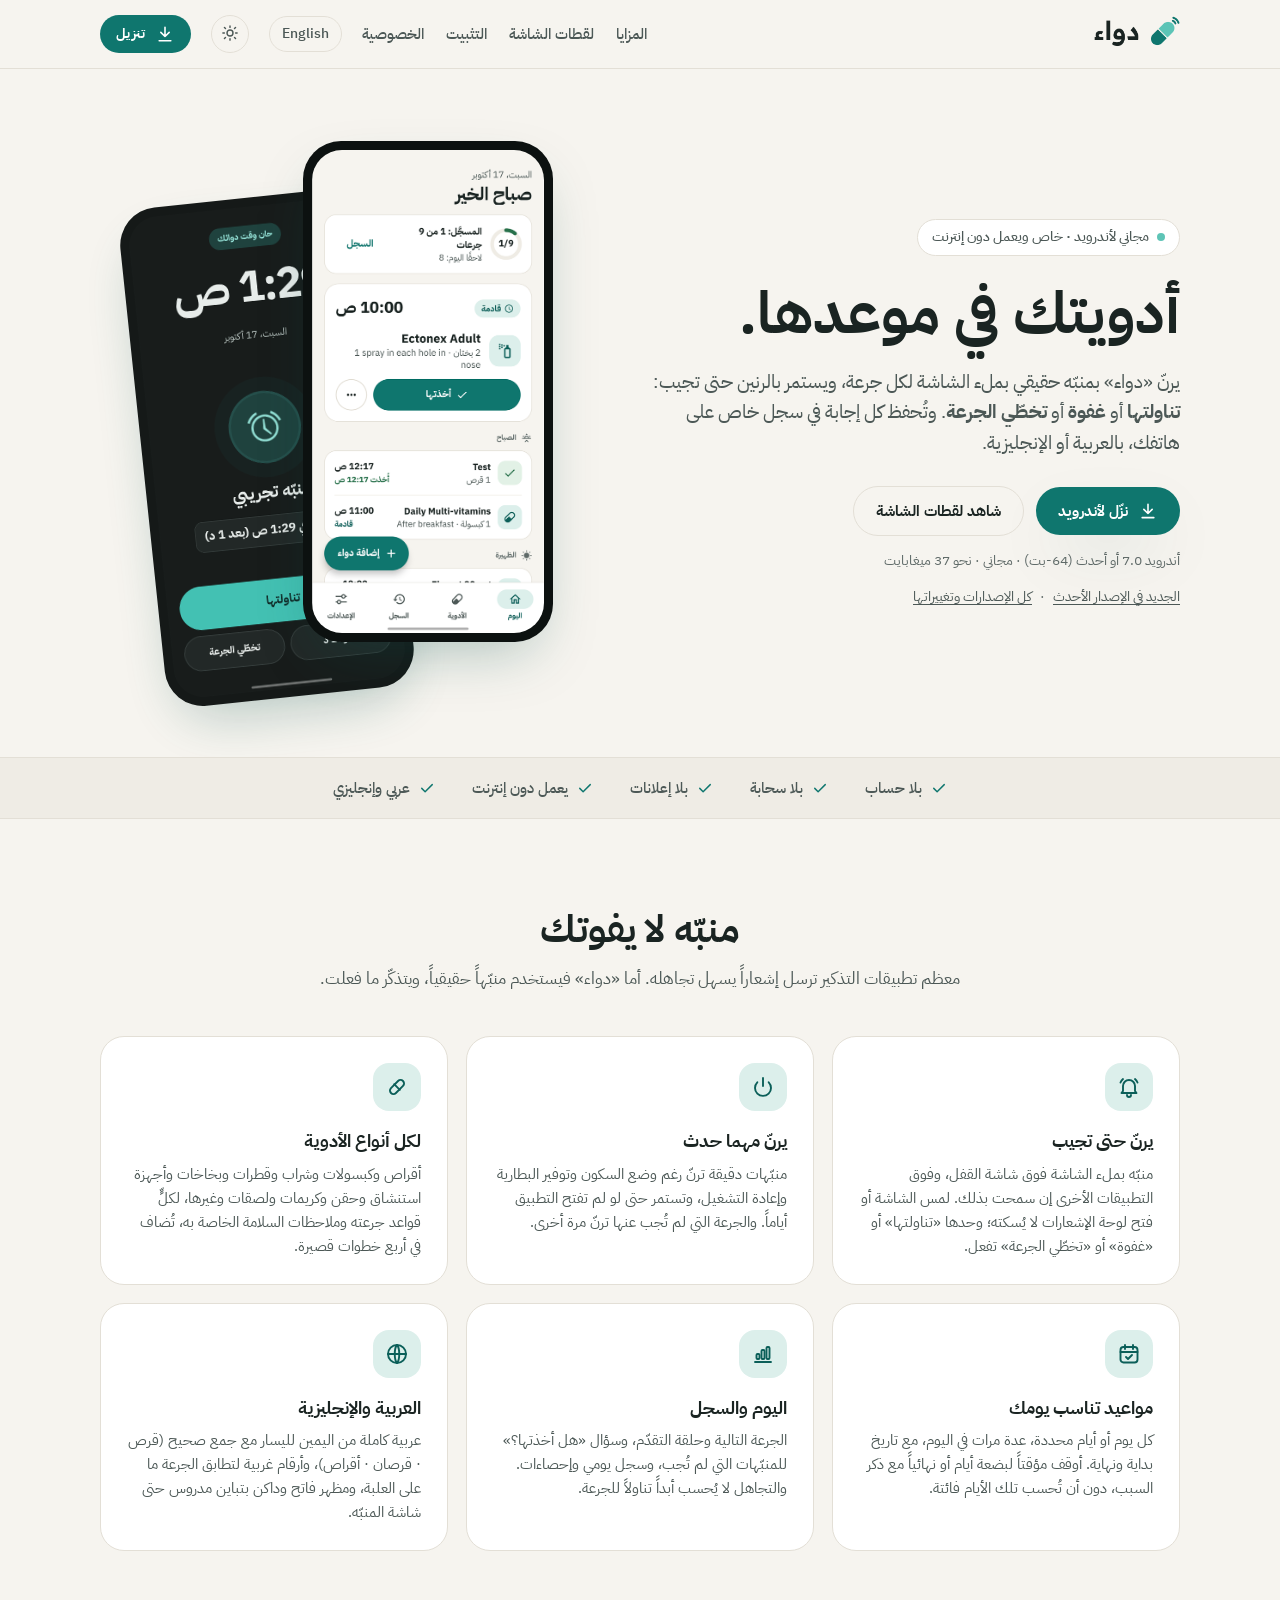
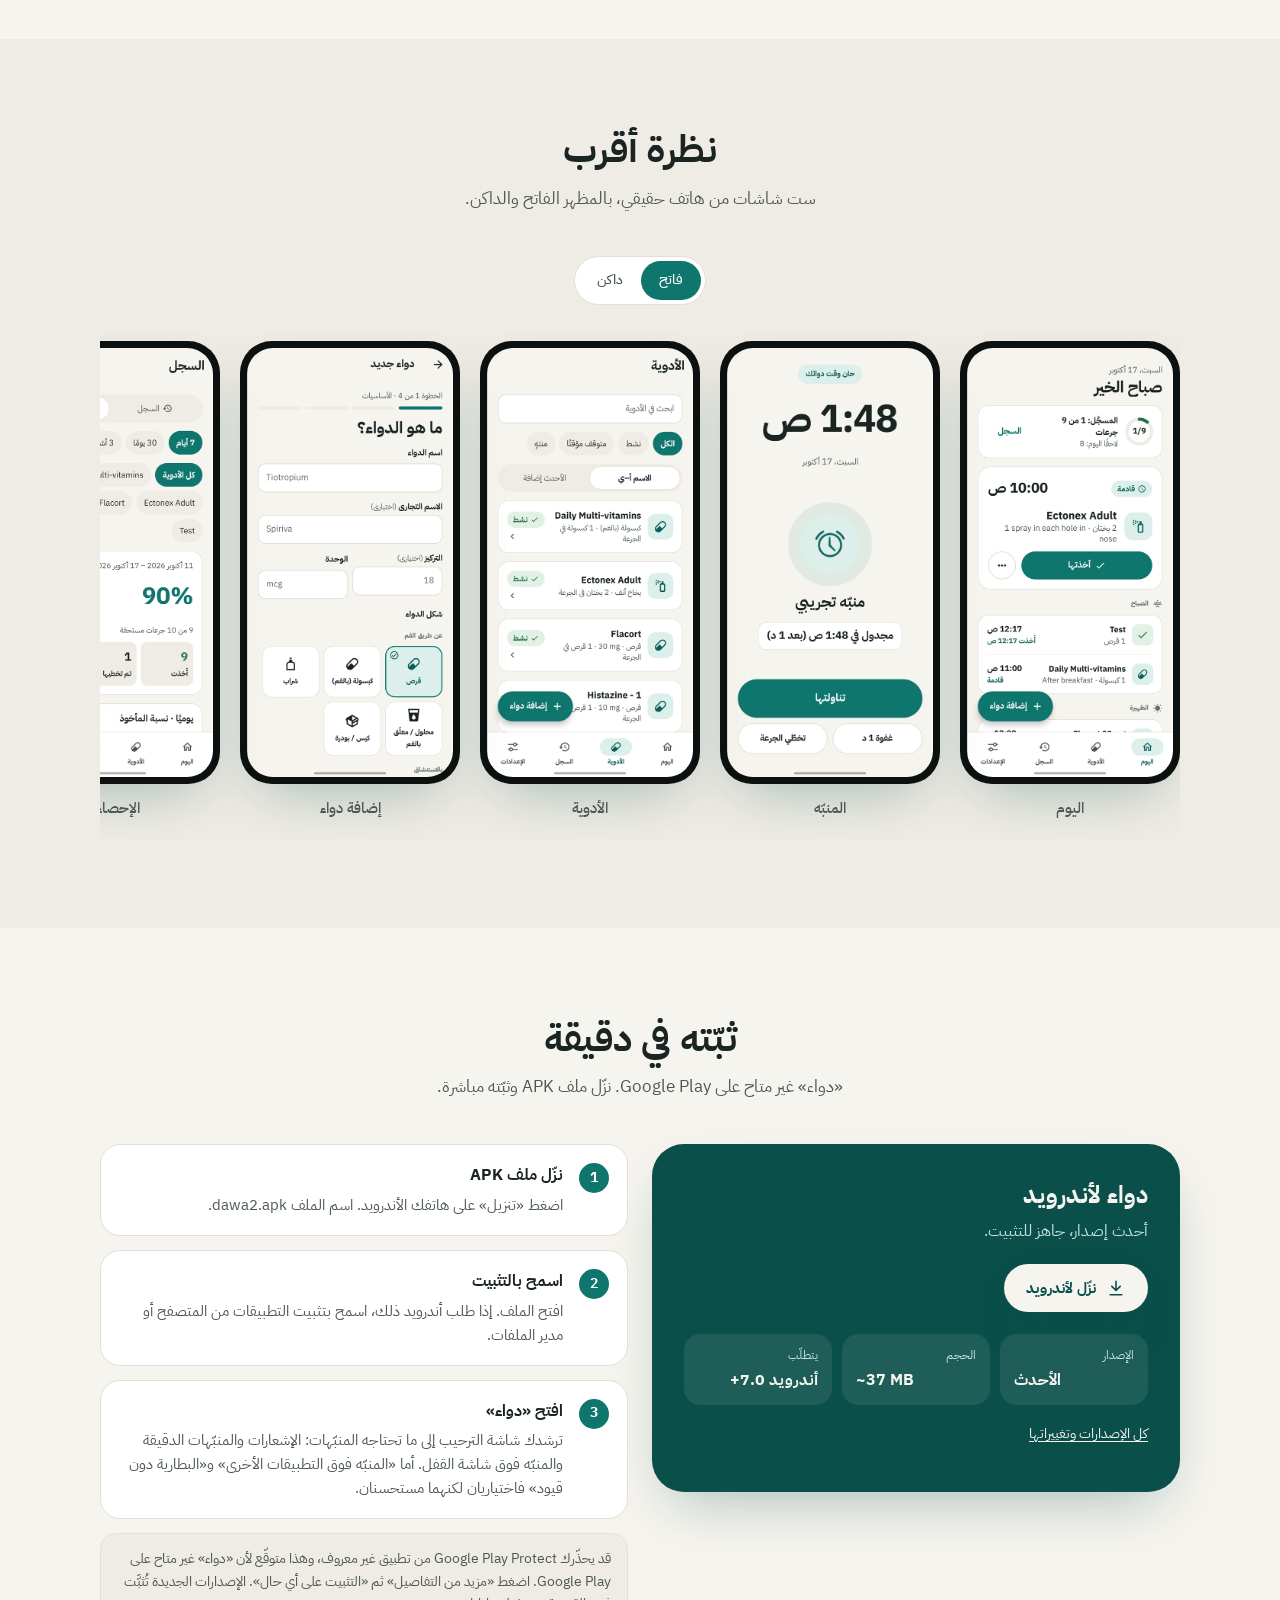
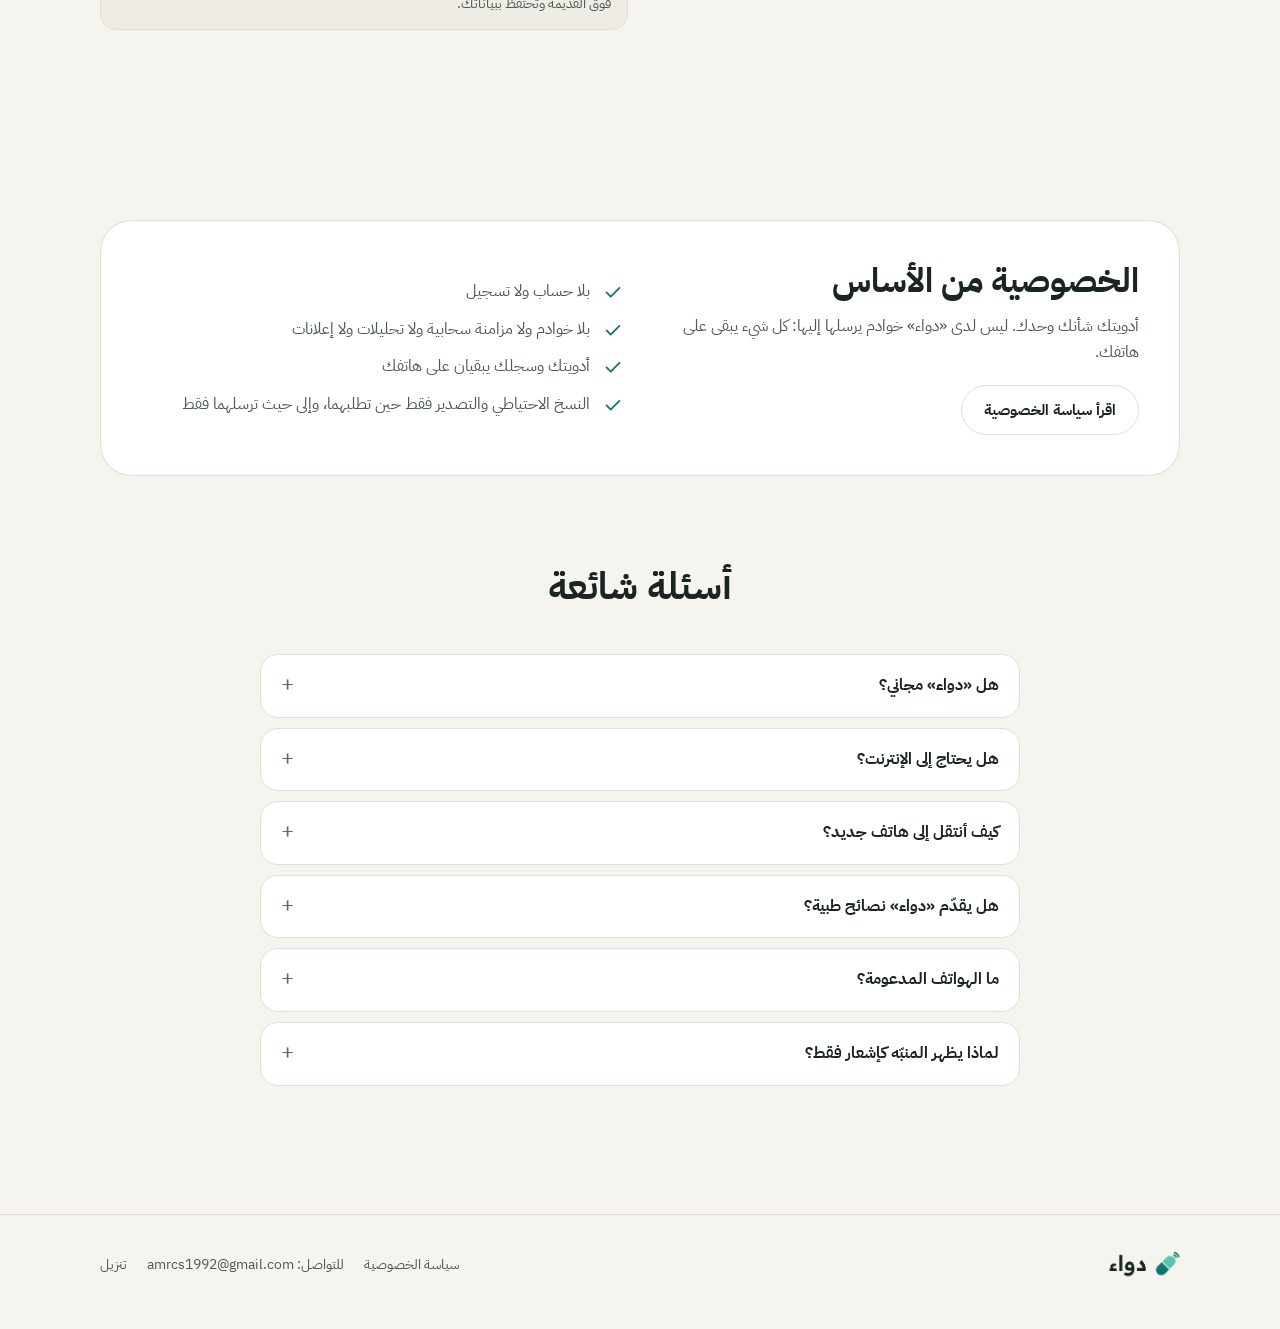
==== ar/index.html @ da7f2ebf "Show APK size in decimal MB to match the page text" ====
<!doctype html>
<html lang="ar" dir="rtl">
<head>
  <meta charset="utf-8">
  <meta name="viewport" content="width=device-width, initial-scale=1">
  <title>دواء · تذكير بالأدوية بمنبّهات حقيقية لأندرويد</title>
  <meta name="description" content="دواء تطبيق مجاني وخاص للتذكير بالأدوية على أندرويد بالعربية والإنجليزية. منبّه حقيقي بملء الشاشة يستمر بالرنين حتى تجيب. بلا حساب ولا سحابة.">
  <meta name="theme-color" content="#0F766E">
  <meta property="og:title" content="دواء · تذكير بالأدوية بمنبّهات حقيقية لأندرويد">
  <meta property="og:description" content="دواء تطبيق مجاني وخاص للتذكير بالأدوية على أندرويد بالعربية والإنجليزية. منبّه حقيقي بملء الشاشة يستمر بالرنين حتى تجيب. بلا حساب ولا سحابة.">
  <meta property="og:image" content="https://amrcs92.github.io/dawa2-site/assets/icon.png">
  <link rel="icon" href="../assets/icon.png">
  <link rel="preconnect" href="https://fonts.googleapis.com">
  <link rel="preconnect" href="https://fonts.gstatic.com" crossorigin>
  <link href="https://fonts.googleapis.com/css2?family=Atkinson+Hyperlegible:wght@400;700&family=IBM+Plex+Sans+Arabic:wght@400;500;700&family=Plus+Jakarta+Sans:wght@700;800&display=swap" rel="stylesheet">
  <link rel="stylesheet" href="../style.css">
  <script>try { const t = localStorage.getItem('theme'); if (t === 'light' || t === 'dark') document.documentElement.dataset.theme = t; } catch (e) {}</script>
</head>
<body>
  <header class="topbar">
    <div class="container">
      <a class="brand" href="./"><img class="logo-light" src="../assets/logo-ar-light.png" alt="دواء · Dawa2"><img class="logo-dark" src="../assets/logo-ar-dark.png" alt="دواء · Dawa2"></a>
      <nav class="links" aria-label="Sections"><a href="#features">المزايا</a><a href="#screenshots">لقطات الشاشة</a><a href="#install">التثبيت</a><a href="#privacy">الخصوصية</a></nav>
      <a class="lang-switch" href="../" hreflang="en">English</a>
      <button type="button" class="theme-toggle" aria-label="التبديل بين الفاتح والداكن" title="التبديل بين الفاتح والداكن"><span class="sun"><svg viewBox="0 0 24 24" fill="none" stroke="currentColor" stroke-width="1.9" stroke-linecap="round" stroke-linejoin="round" aria-hidden="true"><circle cx="12" cy="12" r="4"/><path d="M12 2.5v2M12 19.5v2M4.6 4.6 6 6M18 18l1.4 1.4M2.5 12h2M19.5 12h2M4.6 19.4 6 18M18 6l1.4-1.4"/></svg></span><span class="moon"><svg viewBox="0 0 24 24" fill="none" stroke="currentColor" stroke-width="1.9" stroke-linecap="round" stroke-linejoin="round" aria-hidden="true"><path d="M20 14.5A8 8 0 1 1 9.5 4a6.5 6.5 0 0 0 10.5 10.5z"/></svg></span></button>
      <a class="btn btn-primary btn-sm" href="https://github.com/amrcs92/dawa2-site/releases/latest/download/dawa2.apk"><svg viewBox="0 0 24 24" fill="none" stroke="currentColor" stroke-width="1.9" stroke-linecap="round" stroke-linejoin="round" aria-hidden="true"><path d="M12 4v11M7 10l5 5 5-5M5 20h14"/></svg>تنزيل</a>
    </div>
  </header>

  <main>
    <section class="hero">
      <div class="container">
        <div>
          <span class="eyebrow"><span class="dot"></span>مجاني لأندرويد · خاص ويعمل دون إنترنت</span>
          <h1>أدويتك في موعدها.</h1>
          <p class="lead">يرنّ «دواء» بمنبّه حقيقي بملء الشاشة لكل جرعة، ويستمر بالرنين حتى تجيب: <strong>تناولتها</strong> أو <strong>غفوة</strong> أو <strong>تخطّي الجرعة</strong>. وتُحفظ كل إجابة في سجل خاص على هاتفك، بالعربية أو الإنجليزية.</p>
          <div class="cta">
            <a class="btn btn-primary" href="https://github.com/amrcs92/dawa2-site/releases/latest/download/dawa2.apk"><svg viewBox="0 0 24 24" fill="none" stroke="currentColor" stroke-width="1.9" stroke-linecap="round" stroke-linejoin="round" aria-hidden="true"><path d="M12 4v11M7 10l5 5 5-5M5 20h14"/></svg>نزّل لأندرويد</a>
            <a class="btn btn-ghost" href="#screenshots">شاهد لقطات الشاشة</a>
          </div>
          <p class="meta">أندرويد 7.0 أو أحدث (64-بت) · مجاني · نحو 37 ميغابايت</p>
          <p class="release-line"><a href="#whats-new">الجديد في الإصدار <span class="rel-v" dir="ltr">الأحدث</span></a><span aria-hidden="true">·</span><a href="https://github.com/amrcs92/dawa2-site/releases">كل الإصدارات وتغييراتها</a></p>
        </div>
        <div class="phones" aria-hidden="true">
          <div class="phone back"><img src="../assets/shots/ar-dark-alarm.png" alt="" width="540" height="1125"></div>
          <div class="phone front"><img src="../assets/shots/ar-light-today.png" alt="" width="540" height="1125"></div>
        </div>
      </div>
    </section>

    <div class="trust"><div class="container"><ul><li><svg viewBox="0 0 24 24" fill="none" stroke="currentColor" stroke-width="1.9" stroke-linecap="round" stroke-linejoin="round" aria-hidden="true"><path d="m5 12.5 4.5 4.5L19 7.5"/></svg>بلا حساب</li><li><svg viewBox="0 0 24 24" fill="none" stroke="currentColor" stroke-width="1.9" stroke-linecap="round" stroke-linejoin="round" aria-hidden="true"><path d="m5 12.5 4.5 4.5L19 7.5"/></svg>بلا سحابة</li><li><svg viewBox="0 0 24 24" fill="none" stroke="currentColor" stroke-width="1.9" stroke-linecap="round" stroke-linejoin="round" aria-hidden="true"><path d="m5 12.5 4.5 4.5L19 7.5"/></svg>بلا إعلانات</li><li><svg viewBox="0 0 24 24" fill="none" stroke="currentColor" stroke-width="1.9" stroke-linecap="round" stroke-linejoin="round" aria-hidden="true"><path d="m5 12.5 4.5 4.5L19 7.5"/></svg>يعمل دون إنترنت</li><li><svg viewBox="0 0 24 24" fill="none" stroke="currentColor" stroke-width="1.9" stroke-linecap="round" stroke-linejoin="round" aria-hidden="true"><path d="m5 12.5 4.5 4.5L19 7.5"/></svg>عربي وإنجليزي</li></ul></div></div>

    <section class="block" id="features">
      <div class="container">
        <div class="section-head"><h2>منبّه لا يفوتك</h2><p>معظم تطبيقات التذكير ترسل إشعاراً يسهل تجاهله. أما «دواء» فيستخدم منبّهاً حقيقياً، ويتذكّر ما فعلت.</p></div>
        <div class="features"><div class="feature"><div class="icon"><svg viewBox="0 0 24 24" fill="none" stroke="currentColor" stroke-width="1.9" stroke-linecap="round" stroke-linejoin="round" aria-hidden="true"><path d="M6 16V11a6 6 0 0 1 12 0v5l1.5 2h-15z"/><path d="M10 20a2 2 0 0 0 4 0"/><path d="M3.5 7.5A9 9 0 0 1 6 4M20.5 7.5A9 9 0 0 0 18 4"/></svg></div><h3>يرنّ حتى تجيب</h3><p>منبّه بملء الشاشة فوق شاشة القفل، وفوق التطبيقات الأخرى إن سمحت بذلك. لمس الشاشة أو فتح لوحة الإشعارات لا يُسكته؛ وحدها «تناولتها» أو «غفوة» أو «تخطّي الجرعة» تفعل.</p></div><div class="feature"><div class="icon"><svg viewBox="0 0 24 24" fill="none" stroke="currentColor" stroke-width="1.9" stroke-linecap="round" stroke-linejoin="round" aria-hidden="true"><path d="M12 3v8"/><path d="M6.3 7.3a8 8 0 1 0 11.4 0"/></svg></div><h3>يرنّ مهما حدث</h3><p>منبّهات دقيقة ترنّ رغم وضع السكون وتوفير البطارية وإعادة التشغيل، وتستمر حتى لو لم تفتح التطبيق أياماً. والجرعة التي لم تُجب عنها ترنّ مرة أخرى.</p></div><div class="feature"><div class="icon"><svg viewBox="0 0 24 24" fill="none" stroke="currentColor" stroke-width="1.9" stroke-linecap="round" stroke-linejoin="round" aria-hidden="true"><rect x="3.5" y="8.5" width="17" height="7" rx="3.5" transform="rotate(-45 12 12)"/><path d="m9.2 9.2 5.6 5.6"/></svg></div><h3>لكل أنواع الأدوية</h3><p>أقراص وكبسولات وشراب وقطرات وبخاخات وأجهزة استنشاق وحقن وكريمات ولصقات وغيرها، لكلٍّ قواعد جرعته وملاحظات السلامة الخاصة به، تُضاف في أربع خطوات قصيرة.</p></div><div class="feature"><div class="icon"><svg viewBox="0 0 24 24" fill="none" stroke="currentColor" stroke-width="1.9" stroke-linecap="round" stroke-linejoin="round" aria-hidden="true"><rect x="3.5" y="5" width="17" height="15.5" rx="3"/><path d="M3.5 10h17M8 3v4M16 3v4"/><path d="m9 15 2 2 4-4"/></svg></div><h3>مواعيد تناسب يومك</h3><p>كل يوم أو أيام محددة، عدة مرات في اليوم، مع تاريخ بداية ونهاية. أوقف مؤقتاً لبضعة أيام أو نهائياً مع ذكر السبب، دون أن تُحسب تلك الأيام فائتة.</p></div><div class="feature"><div class="icon"><svg viewBox="0 0 24 24" fill="none" stroke="currentColor" stroke-width="1.9" stroke-linecap="round" stroke-linejoin="round" aria-hidden="true"><path d="M4 20h16"/><rect x="5.5" y="12" width="3" height="5" rx="1"/><rect x="10.5" y="8" width="3" height="9" rx="1"/><rect x="15.5" y="5" width="3" height="12" rx="1"/></svg></div><h3>اليوم والسجل</h3><p>الجرعة التالية وحلقة التقدّم، وسؤال «هل أخذتها؟» للمنبّهات التي لم تُجب، وسجل يومي وإحصاءات. والتجاهل لا يُحسب أبداً تناولاً للجرعة.</p></div><div class="feature"><div class="icon"><svg viewBox="0 0 24 24" fill="none" stroke="currentColor" stroke-width="1.9" stroke-linecap="round" stroke-linejoin="round" aria-hidden="true"><circle cx="12" cy="12" r="9"/><path d="M3 12h18M12 3c3 3.2 3 14.8 0 18M12 3c-3 3.2-3 14.8 0 18"/></svg></div><h3>العربية والإنجليزية</h3><p>عربية كاملة من اليمين لليسار مع جمع صحيح (قرص · قرصان · أقراص)، وأرقام غربية لتطابق الجرعة ما على العلبة، ومظهر فاتح وداكن بتباين مدروس حتى شاشة المنبّه.</p></div></div>
      </div>
    </section>

    <section class="block" id="screenshots" style="background: var(--bg2)">
      <div class="container">
        <div class="section-head"><h2>نظرة أقرب</h2><p>ست شاشات من هاتف حقيقي، بالمظهر الفاتح والداكن.</p></div>
        <div class="gallery-bar"><div class="seg" role="group">
          <button type="button" data-theme="light" aria-pressed="true">فاتح</button>
          <button type="button" data-theme="dark" aria-pressed="false">داكن</button>
        </div></div>
        <div class="gallery"><figure><div class="phone"><img loading="lazy" src="../assets/shots/ar-light-today.png" data-light="../assets/shots/ar-light-today.png" data-dark="../assets/shots/ar-dark-today.png" alt="اليوم" width="540" height="1125"></div><figcaption>اليوم</figcaption></figure><figure><div class="phone"><img loading="lazy" src="../assets/shots/ar-light-alarm.png" data-light="../assets/shots/ar-light-alarm.png" data-dark="../assets/shots/ar-dark-alarm.png" alt="المنبّه" width="540" height="1125"></div><figcaption>المنبّه</figcaption></figure><figure><div class="phone"><img loading="lazy" src="../assets/shots/ar-light-medicines.png" data-light="../assets/shots/ar-light-medicines.png" data-dark="../assets/shots/ar-dark-medicines.png" alt="الأدوية" width="540" height="1125"></div><figcaption>الأدوية</figcaption></figure><figure><div class="phone"><img loading="lazy" src="../assets/shots/ar-light-add.png" data-light="../assets/shots/ar-light-add.png" data-dark="../assets/shots/ar-dark-add.png" alt="إضافة دواء" width="540" height="1125"></div><figcaption>إضافة دواء</figcaption></figure><figure><div class="phone"><img loading="lazy" src="../assets/shots/ar-light-insights.png" data-light="../assets/shots/ar-light-insights.png" data-dark="../assets/shots/ar-dark-insights.png" alt="الإحصاءات" width="540" height="1125"></div><figcaption>الإحصاءات</figcaption></figure><figure><div class="phone"><img loading="lazy" src="../assets/shots/ar-light-settings.png" data-light="../assets/shots/ar-light-settings.png" data-dark="../assets/shots/ar-dark-settings.png" alt="الإعدادات" width="540" height="1125"></div><figcaption>الإعدادات</figcaption></figure></div>
      </div>
    </section>

    <section class="block" id="install">
      <div class="container">
        <div class="section-head"><h2>ثبّته في دقيقة</h2><p>«دواء» غير متاح على Google Play. نزّل ملف APK وثبّته مباشرة.</p></div>
        <div class="install">
          <div class="download-card">
            <h3>دواء لأندرويد</h3>
            <p>أحدث إصدار، جاهز للتثبيت.</p>
            <a class="btn btn-primary" href="https://github.com/amrcs92/dawa2-site/releases/latest/download/dawa2.apk"><svg viewBox="0 0 24 24" fill="none" stroke="currentColor" stroke-width="1.9" stroke-linecap="round" stroke-linejoin="round" aria-hidden="true"><path d="M12 4v11M7 10l5 5 5-5M5 20h14"/></svg>نزّل لأندرويد</a>
            <dl class="facts">
              <div><dt>الإصدار</dt><dd id="rel-version" dir="ltr">الأحدث</dd></div>
              <div><dt>الحجم</dt><dd id="rel-size" dir="ltr">~37 MB</dd></div>
              <div><dt>يتطلّب</dt><dd>أندرويد 7.0+</dd></div>
            </dl>
            <div class="whats-new" id="whats-new" hidden>
              <h4>الجديد في الإصدار <span class="rel-v" dir="ltr"></span></h4>
              <ul id="rel-news"></ul>
            </div>
            <p class="all-versions"><a href="https://github.com/amrcs92/dawa2-site/releases">كل الإصدارات وتغييراتها</a></p>
            <p class="checksum" id="rel-sha-wrap" hidden>SHA-256: <code id="rel-sha"></code></p>
          </div>
          <div>
            <ol class="steps"><li><h4>نزّل ملف APK</h4><p>اضغط «تنزيل» على هاتفك الأندرويد. اسم الملف dawa2.apk.</p></li><li><h4>اسمح بالتثبيت</h4><p>افتح الملف. إذا طلب أندرويد ذلك، اسمح بتثبيت التطبيقات من المتصفح أو مدير الملفات.</p></li><li><h4>افتح «دواء»</h4><p>ترشدك شاشة الترحيب إلى ما تحتاجه المنبّهات: الإشعارات والمنبّهات الدقيقة والمنبّه فوق شاشة القفل. أما «المنبّه فوق التطبيقات الأخرى» و«البطارية دون قيود» فاختياريان لكنهما مستحسنان.</p></li></ol>
            <p class="note">قد يحذّرك Google Play Protect من تطبيق غير معروف، وهذا متوقّع لأن «دواء» غير متاح على Google Play. اضغط «مزيد من التفاصيل» ثم «التثبيت على أي حال». الإصدارات الجديدة تُثبَّت فوق القديمة وتحتفظ ببياناتك.</p>
          </div>
        </div>
      </div>
    </section>

    <section class="block" id="privacy">
      <div class="container">
        <div class="privacy-band">
          <div>
            <h2>الخصوصية من الأساس</h2>
            <p>أدويتك شأنك وحدك. ليس لدى «دواء» خوادم يرسلها إليها: كل شيء يبقى على هاتفك.</p>
            <a class="btn btn-ghost" href="privacy.html">اقرأ سياسة الخصوصية</a>
          </div>
          <ul class="checks"><li><svg viewBox="0 0 24 24" fill="none" stroke="currentColor" stroke-width="1.9" stroke-linecap="round" stroke-linejoin="round" aria-hidden="true"><path d="m5 12.5 4.5 4.5L19 7.5"/></svg><span>بلا حساب ولا تسجيل</span></li><li><svg viewBox="0 0 24 24" fill="none" stroke="currentColor" stroke-width="1.9" stroke-linecap="round" stroke-linejoin="round" aria-hidden="true"><path d="m5 12.5 4.5 4.5L19 7.5"/></svg><span>بلا خوادم ولا مزامنة سحابية ولا تحليلات ولا إعلانات</span></li><li><svg viewBox="0 0 24 24" fill="none" stroke="currentColor" stroke-width="1.9" stroke-linecap="round" stroke-linejoin="round" aria-hidden="true"><path d="m5 12.5 4.5 4.5L19 7.5"/></svg><span>أدويتك وسجلك يبقيان على هاتفك</span></li><li><svg viewBox="0 0 24 24" fill="none" stroke="currentColor" stroke-width="1.9" stroke-linecap="round" stroke-linejoin="round" aria-hidden="true"><path d="m5 12.5 4.5 4.5L19 7.5"/></svg><span>النسخ الاحتياطي والتصدير فقط حين تطلبهما، وإلى حيث ترسلهما فقط</span></li></ul>
        </div>
      </div>
    </section>

    <section class="block" style="padding-top: 0">
      <div class="container">
        <div class="section-head"><h2>أسئلة شائعة</h2></div>
        <div class="faq"><details><summary>هل «دواء» مجاني؟</summary><p>نعم. بلا إعلانات ولا اشتراكات ولا مشتريات داخل التطبيق.</p></details><details><summary>هل يحتاج إلى الإنترنت؟</summary><p>لا. يعمل «دواء» دون إنترنت بالكامل، ولا يرسل التطبيق نفسه أي طلبات عبر الشبكة.</p></details><details><summary>كيف أنتقل إلى هاتف جديد؟</summary><p>من الإعدادات › «نسخ احتياطي لكل شيء» احفظ الملف في مكان آمن، ثم استعده على الهاتف الجديد. النسخ الاحتياطي التلقائي في أندرويد معطّل، لذا فحذف التطبيق يحذف بياناتك.</p></details><details><summary>هل يقدّم «دواء» نصائح طبية؟</summary><p>لا. يسجّل ما تُدخله كما هو، ولا يقترح الجرعات ولا يغيّرها أبداً.</p></details><details><summary>ما الهواتف المدعومة؟</summary><p>أندرويد 7.0 أو أحدث على هاتف 64-بت (arm64)، وهذا يشمل معظم هواتف السنوات الأخيرة. بعض الشركات تقيّد التطبيقات في الخلفية؛ وتفعيل «البطارية دون قيود» يُبقي المنبّهات في موعدها.</p></details><details><summary>لماذا يظهر المنبّه كإشعار فقط؟</summary><p>أثناء استخدامك للهاتف، يعرض أندرويد المنبّهات كإشعار ما لم يُسمح للتطبيق بالظهور فوق التطبيقات الأخرى. فعّل «المنبّه فوق التطبيقات الأخرى» من الإعدادات › جاهزية المنبّه، ليظهر المنبّه بملء الشاشة.</p></details></div>
      </div>
    </section>
  </main>
  <footer>
    <div class="container">
      <a href="./"><img class="logo-light" src="../assets/logo-ar-light.png" alt="دواء · Dawa2"><img class="logo-dark" src="../assets/logo-ar-dark.png" alt="دواء · Dawa2"></a>
      <nav>
        <a href="privacy.html">سياسة الخصوصية</a>
        <a href="mailto:amrcs1992@gmail.com">للتواصل: amrcs1992@gmail.com</a>
        <a href="https://github.com/amrcs92/dawa2-site/releases/latest/download/dawa2.apk">تنزيل</a>
      </nav>
    </div>
  </footer>
  <script>
    // Light / dark switch: starts from the phone's setting, remembers the visitor's choice.
    const isDark = () =>
      document.documentElement.dataset.theme
        ? document.documentElement.dataset.theme === 'dark'
        : matchMedia('(prefers-color-scheme: dark)').matches;
    document.querySelector('.theme-toggle').addEventListener('click', () => {
      const next = isDark() ? 'light' : 'dark';
      document.documentElement.dataset.theme = next;
      try { localStorage.setItem('theme', next); } catch (e) {}
      document.dispatchEvent(new CustomEvent('themechange', { detail: next }));
    });
  </script>

  <script>
    // Screenshot theme switch; it follows the page theme and can be changed on its own.
    const showShots = (theme) => {
      document.querySelectorAll('.seg button').forEach((x) => x.setAttribute('aria-pressed', String(x.dataset.theme === theme)));
      document.querySelectorAll('.gallery img').forEach((img) => (img.src = img.dataset[theme]));
    };
    document.querySelectorAll('.seg button').forEach((b) => b.addEventListener('click', () => showShots(b.dataset.theme)));
    if (isDark()) showShots('dark');
    document.addEventListener('themechange', (e) => showShots(e.detail));
    // Latest release facts (version, size, checksum) from GitHub; the page works without them.
    // Dawa2 shows Western digits in Arabic too, so doses and versions match the label.
    fetch('https://api.github.com/repos/amrcs92/dawa2-site/releases/latest')
      .then((r) => (r.ok ? r.json() : null))
      .then((rel) => {
        if (!rel) return;
        const ver = rel.tag_name.replace(/^v/, '');
        document.getElementById('rel-version').textContent = ver;
        document.querySelectorAll('.rel-v').forEach((el) => (el.textContent = ver));
        // What's new: release notes hold English bullets, then a '### بالعربية' list, then '---' and the checksum.
        const body = (rel.body || '').split(/\n---/)[0];
        const parts = body.split(/^###\s*بالعربية\s*$/m);
        const plain = (x) => x.replace(/\*\*|`/g, '').trim();
        const bullets = (s) => s.split('\n').filter((l) => /^\s*-\s/.test(l)).map((l) => plain(l.replace(/^\s*-\s/, '')));
        const items = bullets(parts[1] || "");
        if (items.length) {
          const ul = document.getElementById('rel-news');
          items.slice(0, 4).forEach((x) => {
            const li = document.createElement('li');
            li.textContent = x;
            ul.appendChild(li);
          });
          document.getElementById('whats-new').hidden = false;
        }
        const apk = (rel.assets || []).find((a) => a.name === 'dawa2.apk');
        if (apk) document.getElementById('rel-size').textContent = Math.round(apk.size / 1e6) + ' MB';
        const m = /SHA-256[^:]*:\s*`?([a-f0-9]{64})/i.exec(rel.body || '');
        if (m) {
          document.getElementById('rel-sha').textContent = m[1];
          document.getElementById('rel-sha-wrap').hidden = false;
        }
      })
      .catch(() => {});
  </script>
</body>
</html>
---- style.css ----
/* Dawa2 website. Brand tokens from the app's "Tend" palette (apps/mobile/src/ui/theme.ts). */
:root {
  --bg: #f6f4ef;
  --bg2: #efece5;
  --surface: #ffffff;
  --ink: #1a2422;
  --ink2: #4c5856;
  --ink3: #5f6a68;
  --line: #e3dfd6;
  --primary: #0f766e;
  --on-primary: #ffffff;
  --soft: #dcefeb;
  --on-soft: #0b5f59;
  --mint: #5ec4b6;
  --mint-ink: #0f766e;
  --hero: #0b4f4a;
  --hero-ink: #f6f4ef;
  --hero-ink2: #c4e3de;
  --shadow: 0 24px 60px -20px rgba(11, 79, 74, 0.35);
  --radius: 24px;
  --font-body: 'Atkinson Hyperlegible', 'Segoe UI', system-ui, sans-serif;
  --font-head: 'Plus Jakarta Sans', 'Segoe UI', system-ui, sans-serif;
  color-scheme: light dark;
}
:lang(ar) {
  --font-body: 'IBM Plex Sans Arabic', 'Segoe UI', system-ui, sans-serif;
  --font-head: 'IBM Plex Sans Arabic', 'Segoe UI', system-ui, sans-serif;
}
@media (prefers-color-scheme: dark) {
  :root:not([data-theme='light']) {
    --bg: #111615;
    --bg2: #161c1b;
    --surface: #1a201f;
    --ink: #e7ecea;
    --ink2: #b3bebb;
    --ink3: #94a09d;
    --line: #303938;
    --primary: #3cbfb1;
    --on-primary: #06211e;
    --soft: #173b37;
    --on-soft: #8fe0d5;
    --mint-ink: #3cbfb1;
    --hero: #173b37;
    --hero-ink: #e7ecea;
    --hero-ink2: #b3d6d0;
    --shadow: 0 24px 60px -24px rgba(0, 0, 0, 0.8);
  }
}
:root[data-theme='dark'] {
  --bg: #111615;
  --bg2: #161c1b;
  --surface: #1a201f;
  --ink: #e7ecea;
  --ink2: #b3bebb;
  --ink3: #94a09d;
  --line: #303938;
  --primary: #3cbfb1;
  --on-primary: #06211e;
  --soft: #173b37;
  --on-soft: #8fe0d5;
  --mint-ink: #3cbfb1;
  --hero: #173b37;
  --hero-ink: #e7ecea;
  --hero-ink2: #b3d6d0;
  --shadow: 0 24px 60px -24px rgba(0, 0, 0, 0.8);
}
:root[data-theme='light'] { color-scheme: light; }
:root[data-theme='dark'] { color-scheme: dark; }

* { box-sizing: border-box; }
html { -webkit-text-size-adjust: 100%; scroll-behavior: smooth; }
body {
  margin: 0;
  background: var(--bg);
  color: var(--ink);
  font-family: var(--font-body);
  line-height: 1.6;
}
img { max-width: 100%; height: auto; display: block; }
h1, h2, h3, h4, .btn, .brand { font-family: var(--font-head); }
a { color: inherit; }
.container { max-width: 1120px; margin: 0 auto; padding: 0 20px; }

/* ── Top bar ─────────────────────────────────────────── */
.topbar {
  position: sticky; top: 0; z-index: 10;
  background: color-mix(in srgb, var(--bg) 85%, transparent);
  backdrop-filter: blur(12px);
  border-bottom: 1px solid var(--line);
}
.topbar .container { display: flex; align-items: center; gap: 20px; height: 68px; }
.brand { display: flex; align-items: center; text-decoration: none; }
.brand img { height: 36px; width: auto; }
.logo-dark { display: none !important; }
@media (prefers-color-scheme: dark) {
  :root:not([data-theme='light']) .logo-light { display: none !important; }
  :root:not([data-theme='light']) .logo-dark { display: block !important; }
}
:root[data-theme='dark'] .logo-light { display: none !important; }
:root[data-theme='dark'] .logo-dark { display: block !important; }

/* Light / dark switch */
.theme-toggle {
  display: grid; place-items: center; width: 38px; height: 38px; flex: 0 0 38px; padding: 0;
  border: 1px solid var(--line); border-radius: 999px; background: transparent; color: var(--ink2); cursor: pointer;
}
.theme-toggle:hover { color: var(--ink); }
.theme-toggle svg { width: 18px; height: 18px; }
.theme-toggle .moon { display: none; }
@media (prefers-color-scheme: dark) {
  :root:not([data-theme='light']) .theme-toggle .sun { display: none; }
  :root:not([data-theme='light']) .theme-toggle .moon { display: block; }
}
:root[data-theme='dark'] .theme-toggle .sun { display: none; }
:root[data-theme='dark'] .theme-toggle .moon { display: block; }
.links { display: flex; gap: 22px; margin-inline-start: auto; }
.links a { text-decoration: none; color: var(--ink2); font-weight: 500; font-size: 15px; }
.links a:hover { color: var(--ink); }
.lang-switch {
  text-decoration: none; font-weight: 500; font-size: 14px; color: var(--ink2);
  border: 1px solid var(--line); border-radius: 999px; padding: 6px 12px;
}
.btn {
  display: inline-flex; align-items: center; gap: 10px; text-decoration: none;
  font-weight: 700; border-radius: 999px; padding: 12px 22px; font-size: 15px;
  transition: transform 0.15s ease, box-shadow 0.15s ease;
}
.btn:hover { transform: translateY(-1px); }
.btn-primary { background: var(--primary); color: var(--on-primary); box-shadow: var(--shadow); }
.btn-ghost { border: 1px solid var(--line); color: var(--ink); }
.btn-sm { padding: 8px 16px; font-size: 14px; box-shadow: none; }
.btn svg { width: 20px; height: 20px; }

/* ── Hero ────────────────────────────────────────────── */
.hero { padding: 72px 0 56px; overflow: hidden; }
.hero .container { display: grid; grid-template-columns: 1.05fr 1fr; gap: 48px; align-items: center; }
.eyebrow {
  display: inline-flex; align-items: center; gap: 8px; font-size: 14px; font-weight: 500;
  color: var(--ink2); background: var(--surface); border: 1px solid var(--line);
  border-radius: 999px; padding: 6px 14px;
}
.eyebrow .dot { width: 8px; height: 8px; border-radius: 50%; background: var(--mint); }
h1 { font-size: clamp(36px, 5.4vw, 58px); line-height: 1.1; margin: 20px 0 16px; letter-spacing: -0.01em; }
[dir='rtl'] h1 { line-height: 1.3; letter-spacing: 0; }
.lead { font-size: clamp(17px, 2vw, 19px); color: var(--ink2); max-width: 560px; margin: 0 0 28px; }
.cta { display: flex; flex-wrap: wrap; gap: 12px; align-items: center; }
.meta { margin-top: 14px; font-size: 14px; color: var(--ink3); }
.phones { position: relative; height: 560px; }
.phone {
  position: absolute; width: 250px; border-radius: 38px; padding: 9px;
  background: #0c1110; box-shadow: var(--shadow);
}
.phone img { border-radius: 30px; }
.phone.front { inset-inline-start: 10%; top: 0; z-index: 2; }
.phone.back { inset-inline-start: 42%; top: 56px; transform: rotate(6deg); opacity: 0.96; }
[dir='rtl'] .phone.back { transform: rotate(-6deg); }

/* ── Trust strip ─────────────────────────────────────── */
.trust { border-block: 1px solid var(--line); background: var(--bg2); }
.trust ul {
  list-style: none; margin: 0; padding: 18px 0; display: flex; flex-wrap: wrap;
  justify-content: center; gap: 12px 36px;
}
.trust li { display: flex; align-items: center; gap: 8px; color: var(--ink2); font-weight: 500; font-size: 15px; }
.trust svg { width: 18px; height: 18px; color: var(--mint-ink); }

/* ── Sections ────────────────────────────────────────── */
section.block { padding: 88px 0; }
.section-head { max-width: 640px; margin: 0 auto 44px; text-align: center; }
.section-head h2 { font-size: clamp(28px, 3.6vw, 38px); line-height: 1.2; margin: 0 0 12px; }
.section-head p { color: var(--ink2); margin: 0; font-size: 17px; }
.features { display: grid; grid-template-columns: repeat(3, 1fr); gap: 18px; }
.feature {
  background: var(--surface); border: 1px solid var(--line); border-radius: var(--radius); padding: 26px;
}
.feature .icon {
  width: 48px; height: 48px; border-radius: 16px; display: grid; place-items: center;
  background: var(--soft); color: var(--on-soft); margin-bottom: 16px;
}
.feature .icon svg { width: 24px; height: 24px; }
.feature h3 { margin: 0 0 6px; font-size: 18px; }
.feature p { margin: 0; color: var(--ink2); font-size: 15px; }

/* ── Gallery ─────────────────────────────────────────── */
.gallery-bar { display: flex; justify-content: center; margin-bottom: 28px; }
.seg { display: inline-flex; border: 1px solid var(--line); border-radius: 999px; padding: 4px; background: var(--surface); }
.seg button {
  font: inherit; font-size: 14px; font-weight: 500; border: 0; background: transparent; color: var(--ink2);
  padding: 8px 18px; border-radius: 999px; cursor: pointer;
}
.seg button[aria-pressed='true'] { background: var(--primary); color: var(--on-primary); }
.gallery { display: flex; gap: 20px; overflow-x: auto; padding: 8px 4px 20px; scroll-snap-type: x mandatory; }
.gallery figure { margin: 0; flex: 0 0 220px; scroll-snap-align: start; text-align: center; }
.gallery .phone { position: static; width: 220px; padding: 7px; border-radius: 32px; }
.gallery .phone img { border-radius: 26px; }
.gallery figcaption { margin-top: 12px; font-weight: 500; color: var(--ink2); font-size: 15px; }

/* ── Install ─────────────────────────────────────────── */
.install { display: grid; grid-template-columns: 1fr 1fr; gap: 24px; align-items: start; }
.download-card {
  background: var(--hero); color: var(--hero-ink); border-radius: 32px; padding: 32px; box-shadow: var(--shadow);
}
.download-card h3 { margin: 0 0 4px; font-size: 24px; }
.download-card p { color: var(--hero-ink2); margin: 0 0 20px; }
.download-card .btn-primary { background: var(--hero-ink); color: var(--hero); }
.facts { display: grid; grid-template-columns: repeat(3, 1fr); gap: 10px; margin: 22px 0 18px; }
.facts div { background: rgba(255, 255, 255, 0.08); border-radius: 16px; padding: 12px 14px; }
.facts dt { font-size: 12px; color: var(--hero-ink2); }
.facts dd { margin: 2px 0 0; font-weight: 700; }
.checksum { font-size: 12px; color: var(--hero-ink2); word-break: break-all; }
.checksum code { font-family: ui-monospace, Menlo, Consolas, monospace; }
.steps { list-style: none; margin: 0; padding: 0; display: grid; gap: 14px; counter-reset: step; }
.steps li {
  counter-increment: step; background: var(--surface); border: 1px solid var(--line); border-radius: 20px;
  padding: 18px 20px 18px 64px; position: relative;
}
[dir='rtl'] .steps li { padding: 18px 64px 18px 20px; }
.steps li::before {
  content: counter(step); position: absolute; inset-inline-start: 18px; top: 18px; width: 30px; height: 30px;
  border-radius: 50%; display: grid; place-items: center; background: var(--primary); color: var(--on-primary);
  font-weight: 700; font-size: 14px;
}
.steps h4 { margin: 0 0 4px; font-size: 16px; }
.steps p { margin: 0; color: var(--ink2); font-size: 15px; }
.note {
  margin-top: 14px; padding: 14px 16px; border-radius: 16px; background: var(--bg2);
  color: var(--ink2); font-size: 14px; border: 1px solid var(--line);
}

/* ── Privacy band ────────────────────────────────────── */
.privacy-band {
  background: var(--surface); border: 1px solid var(--line); border-radius: 32px; padding: 40px;
  display: grid; grid-template-columns: 1fr 1fr; gap: 32px; align-items: center;
}
.privacy-band h2 { font-size: clamp(26px, 3.2vw, 34px); margin: 0 0 12px; line-height: 1.2; }
.privacy-band p { color: var(--ink2); margin: 0 0 20px; }
.checks { list-style: none; margin: 0; padding: 0; display: grid; gap: 12px; }
.checks li { display: flex; gap: 12px; align-items: flex-start; color: var(--ink2); }
.checks svg { flex: 0 0 22px; width: 22px; height: 22px; color: var(--mint-ink); margin-top: 2px; }

/* ── FAQ ─────────────────────────────────────────────── */
.faq { max-width: 760px; margin: 0 auto; display: grid; gap: 10px; }
.faq details { background: var(--surface); border: 1px solid var(--line); border-radius: 18px; padding: 4px 20px; }
.faq summary { cursor: pointer; font-weight: 700; padding: 14px 0; list-style: none; display: flex; justify-content: space-between; gap: 12px; }
.faq summary::-webkit-details-marker { display: none; }
.faq summary::after { content: '+'; color: var(--ink3); font-weight: 400; font-size: 22px; line-height: 1; }
.faq details[open] summary::after { content: '–'; }
.faq p { margin: 0 0 16px; color: var(--ink2); }

/* ── Footer ──────────────────────────────────────────── */
footer { border-top: 1px solid var(--line); padding: 36px 0 48px; margin-top: 40px; }
footer .container { display: flex; flex-wrap: wrap; gap: 16px 32px; align-items: center; justify-content: space-between; }
footer img { height: 30px; width: auto; }
footer nav { display: flex; flex-wrap: wrap; gap: 20px; }
footer a { color: var(--ink2); text-decoration: none; font-size: 14px; }
footer a:hover { color: var(--ink); }
footer small { color: var(--ink3); width: 100%; }

/* ── Policy page ─────────────────────────────────────── */
.policy { max-width: 780px; margin: 0 auto; padding: 56px 20px 24px; }
.policy h1 { font-size: clamp(32px, 4.6vw, 44px); margin-top: 0; }
.policy h2 { font-size: 22px; margin: 36px 0 8px; padding-top: 20px; border-top: 1px solid var(--line); }
.policy p, .policy li { color: var(--ink2); }
.policy a { color: var(--primary); }
.policy code { font-size: 0.92em; }

/* ── Responsive ──────────────────────────────────────── */
@media (max-width: 900px) {
  .hero .container, .install, .privacy-band { grid-template-columns: 1fr; }
  .phones { height: 480px; max-width: 420px; margin: 0 auto; width: 100%; }
  .phone { width: 210px; }
  .features { grid-template-columns: 1fr 1fr; }
  .links { display: none; }
  .topbar .lang-switch { margin-inline-start: auto; }
  .topbar .container { gap: 12px; }
}
@media (max-width: 560px) {
  .features { grid-template-columns: 1fr; }
  .facts { grid-template-columns: 1fr 1fr; }
  section.block { padding: 64px 0; }
  .hero { padding-top: 48px; }
  .privacy-band { padding: 28px 22px; }
  .topbar .btn-sm { display: none; }
}

/* Release line under the hero button, and What's new in the download card */
.release-line { margin-top: 6px; font-size: 14px; display: flex; flex-wrap: wrap; gap: 8px; color: var(--ink3); }
.release-line a { color: var(--ink2); text-decoration: underline; text-underline-offset: 3px; }
.whats-new { background: rgba(255, 255, 255, 0.08); border-radius: 16px; padding: 14px 16px; margin: 0 0 14px; }
.whats-new h4 { margin: 0 0 8px; font-size: 15px; }
.whats-new ul { margin: 0; padding-inline-start: 20px; color: var(--hero-ink2); font-size: 14px; line-height: 1.6; }
.whats-new li + li { margin-top: 4px; }
.download-card .all-versions { margin: 0 0 14px; font-size: 14px; }
.download-card .all-versions a { color: var(--hero-ink); text-decoration: underline; text-underline-offset: 3px; }
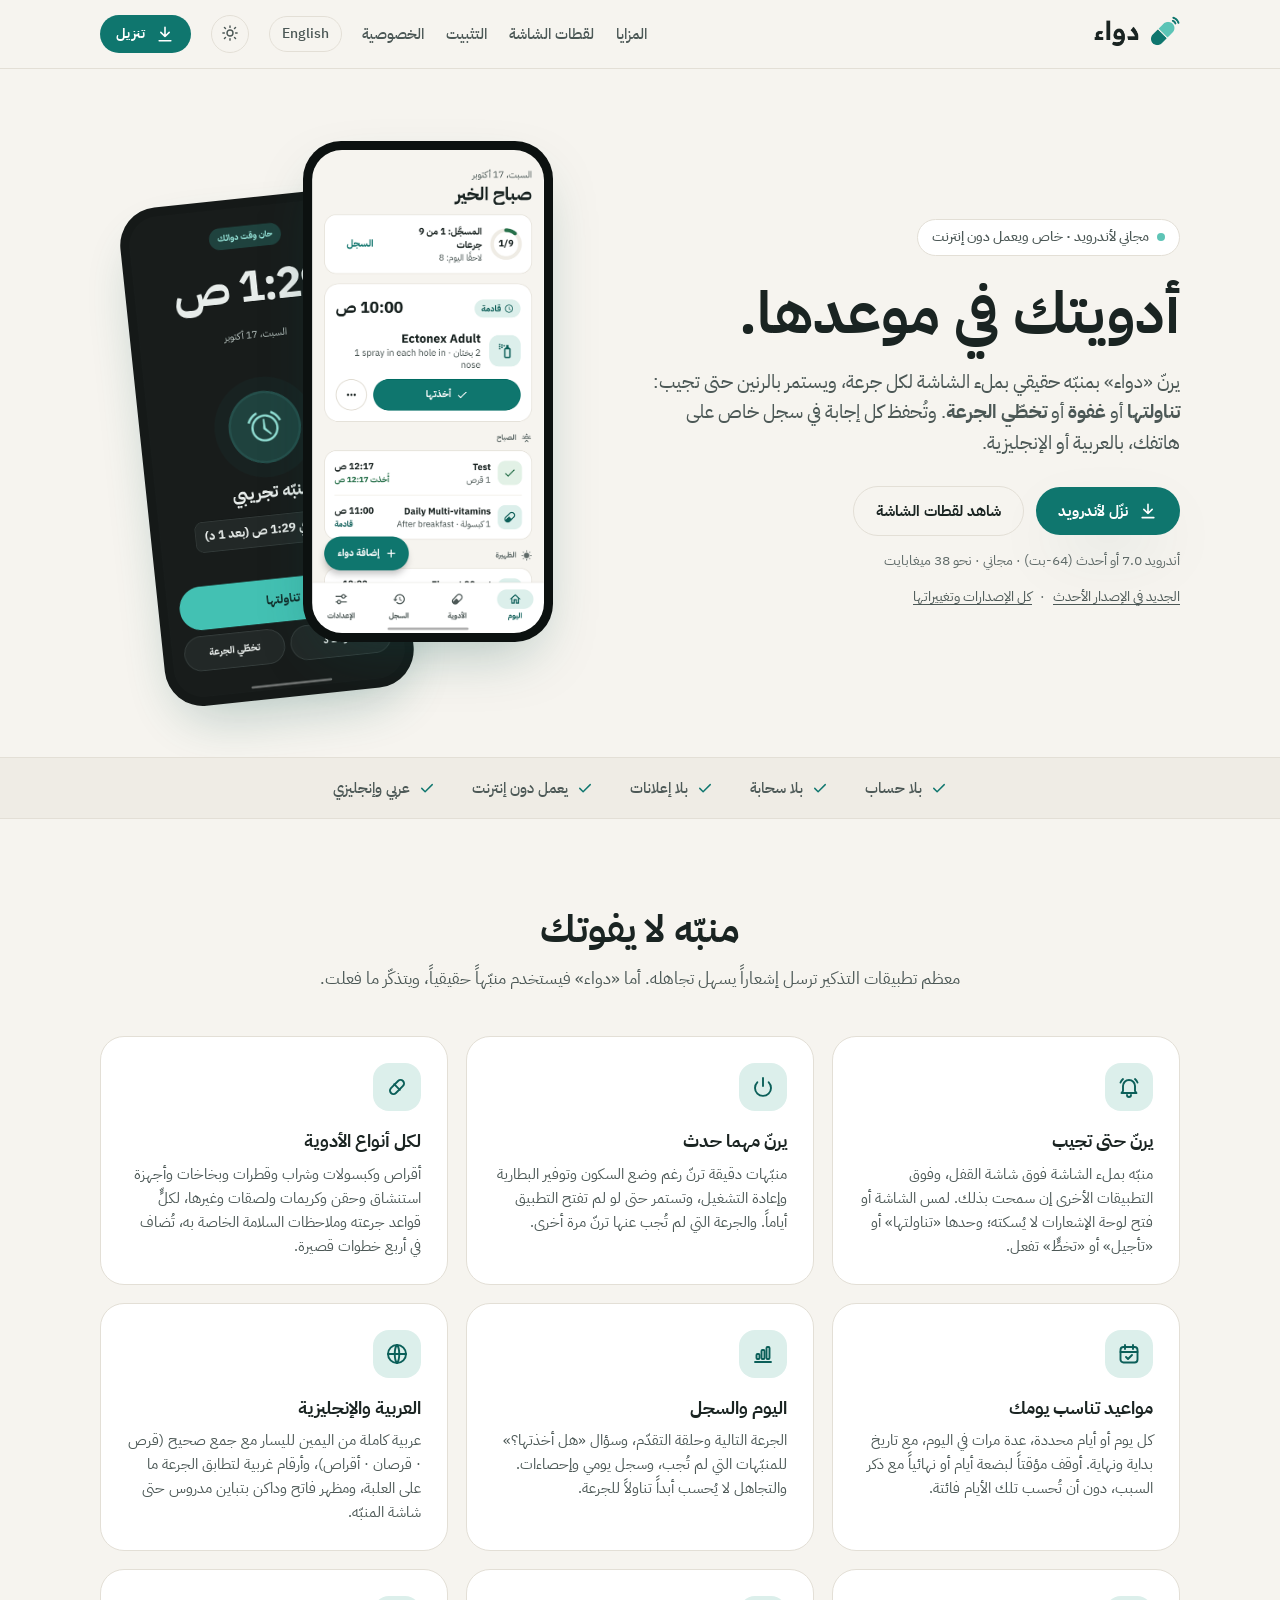
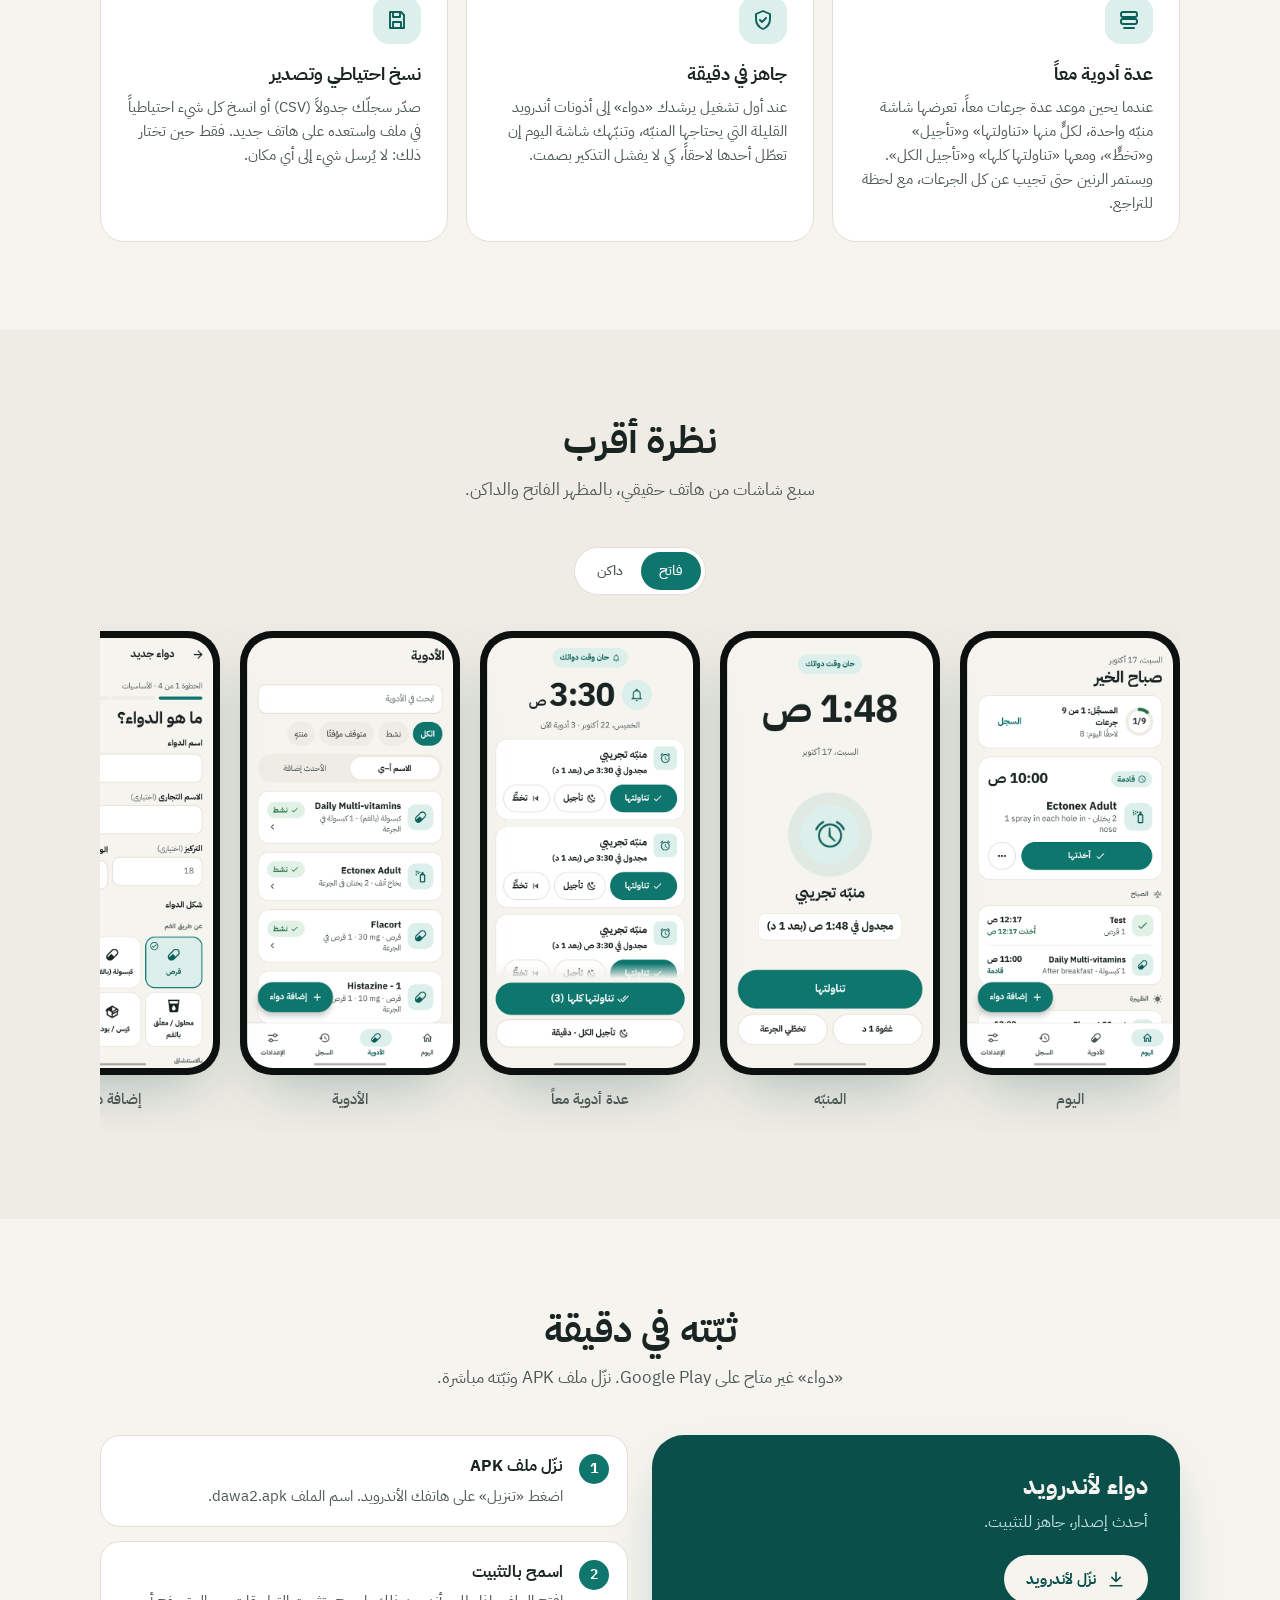
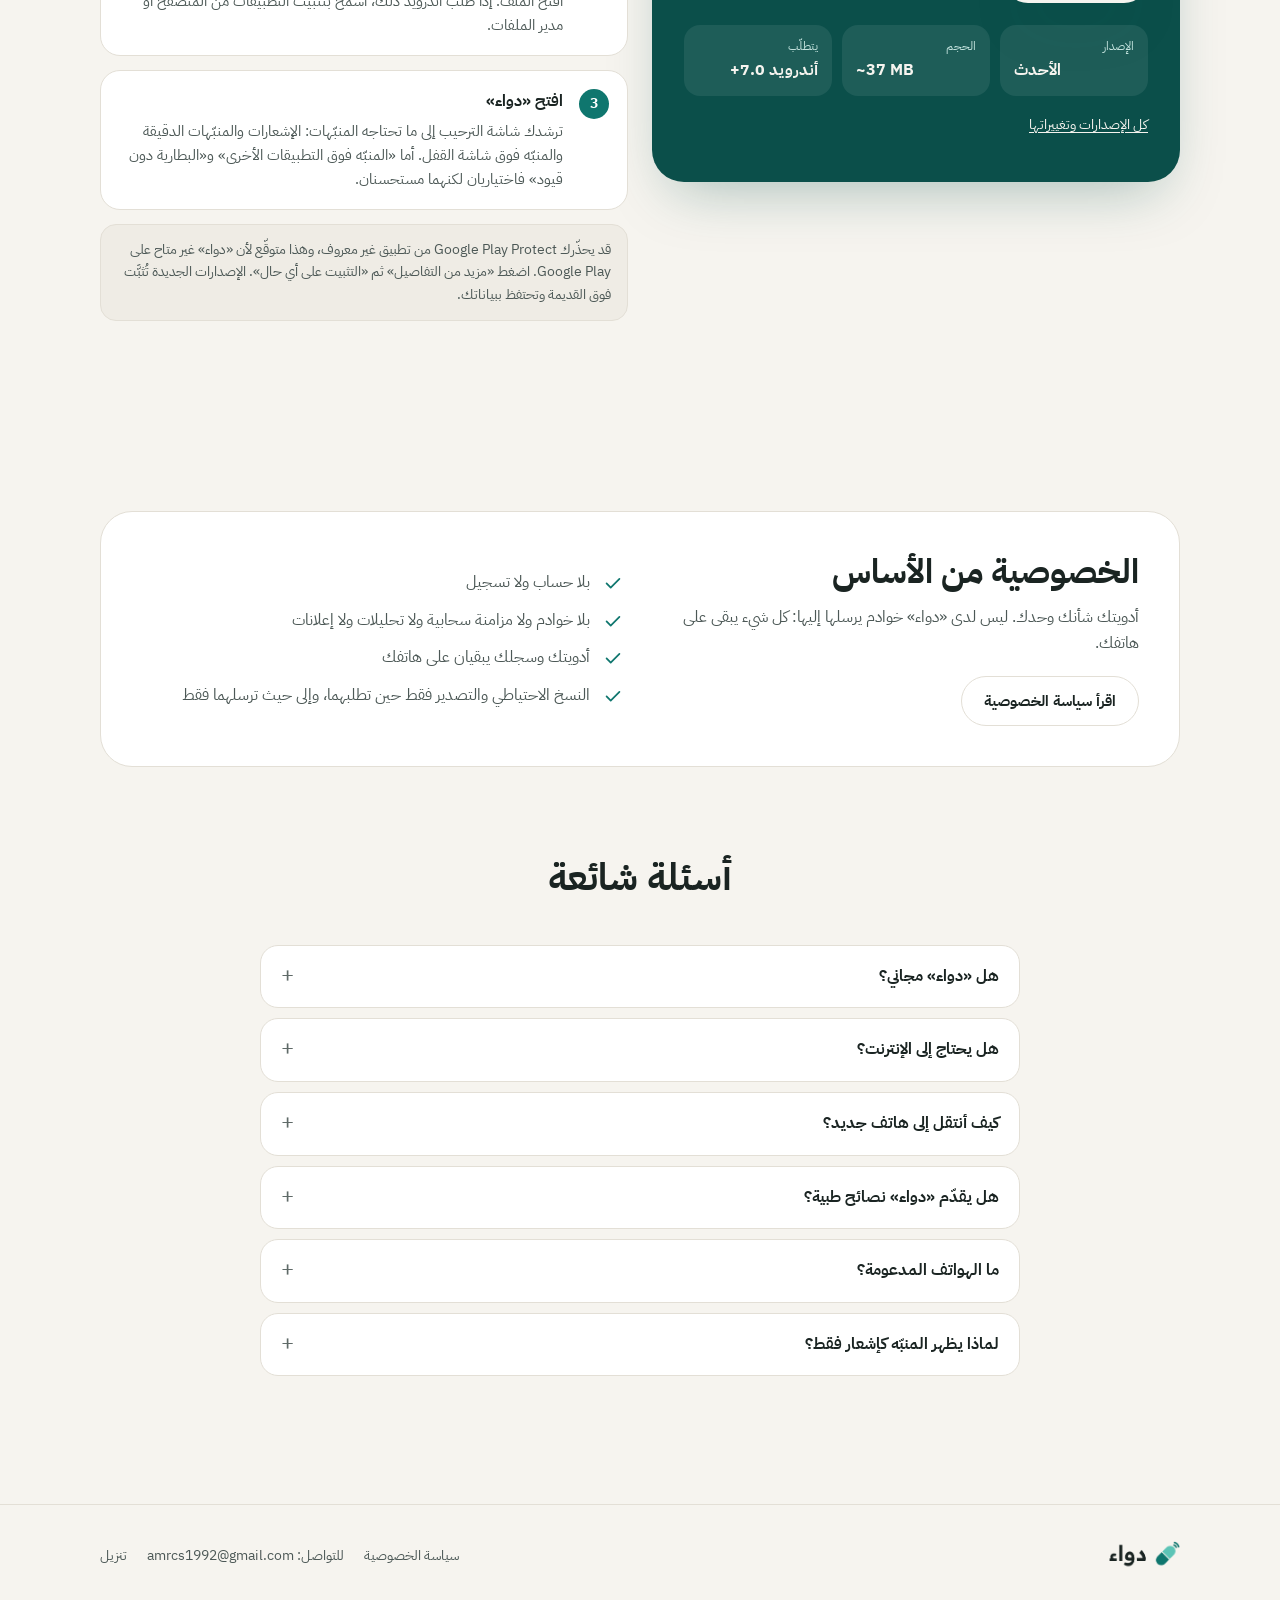
==== commit 91e2981e: "Combined-alarm screenshots and three new feature cards Adds the several-medicines alarm screen to th" ====
--- a/ar/index.html
+++ b/ar/index.html
@@ -38,7 +38,7 @@
             <a class="btn btn-primary" href="https://github.com/amrcs92/dawa2-site/releases/latest/download/dawa2.apk"><svg viewBox="0 0 24 24" fill="none" stroke="currentColor" stroke-width="1.9" stroke-linecap="round" stroke-linejoin="round" aria-hidden="true"><path d="M12 4v11M7 10l5 5 5-5M5 20h14"/></svg>نزّل لأندرويد</a>
             <a class="btn btn-ghost" href="#screenshots">شاهد لقطات الشاشة</a>
           </div>
-          <p class="meta">أندرويد 7.0 أو أحدث (64-بت) · مجاني · نحو 37 ميغابايت</p>
+          <p class="meta">أندرويد 7.0 أو أحدث (64-بت) · مجاني · نحو 38 ميغابايت</p>
           <p class="release-line"><a href="#whats-new">الجديد في الإصدار <span class="rel-v" dir="ltr">الأحدث</span></a><span aria-hidden="true">·</span><a href="https://github.com/amrcs92/dawa2-site/releases">كل الإصدارات وتغييراتها</a></p>
         </div>
         <div class="phones" aria-hidden="true">
@@ -53,18 +53,18 @@
     <section class="block" id="features">
       <div class="container">
         <div class="section-head"><h2>منبّه لا يفوتك</h2><p>معظم تطبيقات التذكير ترسل إشعاراً يسهل تجاهله. أما «دواء» فيستخدم منبّهاً حقيقياً، ويتذكّر ما فعلت.</p></div>
-        <div class="features"><div class="feature"><div class="icon"><svg viewBox="0 0 24 24" fill="none" stroke="currentColor" stroke-width="1.9" stroke-linecap="round" stroke-linejoin="round" aria-hidden="true"><path d="M6 16V11a6 6 0 0 1 12 0v5l1.5 2h-15z"/><path d="M10 20a2 2 0 0 0 4 0"/><path d="M3.5 7.5A9 9 0 0 1 6 4M20.5 7.5A9 9 0 0 0 18 4"/></svg></div><h3>يرنّ حتى تجيب</h3><p>منبّه بملء الشاشة فوق شاشة القفل، وفوق التطبيقات الأخرى إن سمحت بذلك. لمس الشاشة أو فتح لوحة الإشعارات لا يُسكته؛ وحدها «تناولتها» أو «غفوة» أو «تخطّي الجرعة» تفعل.</p></div><div class="feature"><div class="icon"><svg viewBox="0 0 24 24" fill="none" stroke="currentColor" stroke-width="1.9" stroke-linecap="round" stroke-linejoin="round" aria-hidden="true"><path d="M12 3v8"/><path d="M6.3 7.3a8 8 0 1 0 11.4 0"/></svg></div><h3>يرنّ مهما حدث</h3><p>منبّهات دقيقة ترنّ رغم وضع السكون وتوفير البطارية وإعادة التشغيل، وتستمر حتى لو لم تفتح التطبيق أياماً. والجرعة التي لم تُجب عنها ترنّ مرة أخرى.</p></div><div class="feature"><div class="icon"><svg viewBox="0 0 24 24" fill="none" stroke="currentColor" stroke-width="1.9" stroke-linecap="round" stroke-linejoin="round" aria-hidden="true"><rect x="3.5" y="8.5" width="17" height="7" rx="3.5" transform="rotate(-45 12 12)"/><path d="m9.2 9.2 5.6 5.6"/></svg></div><h3>لكل أنواع الأدوية</h3><p>أقراص وكبسولات وشراب وقطرات وبخاخات وأجهزة استنشاق وحقن وكريمات ولصقات وغيرها، لكلٍّ قواعد جرعته وملاحظات السلامة الخاصة به، تُضاف في أربع خطوات قصيرة.</p></div><div class="feature"><div class="icon"><svg viewBox="0 0 24 24" fill="none" stroke="currentColor" stroke-width="1.9" stroke-linecap="round" stroke-linejoin="round" aria-hidden="true"><rect x="3.5" y="5" width="17" height="15.5" rx="3"/><path d="M3.5 10h17M8 3v4M16 3v4"/><path d="m9 15 2 2 4-4"/></svg></div><h3>مواعيد تناسب يومك</h3><p>كل يوم أو أيام محددة، عدة مرات في اليوم، مع تاريخ بداية ونهاية. أوقف مؤقتاً لبضعة أيام أو نهائياً مع ذكر السبب، دون أن تُحسب تلك الأيام فائتة.</p></div><div class="feature"><div class="icon"><svg viewBox="0 0 24 24" fill="none" stroke="currentColor" stroke-width="1.9" stroke-linecap="round" stroke-linejoin="round" aria-hidden="true"><path d="M4 20h16"/><rect x="5.5" y="12" width="3" height="5" rx="1"/><rect x="10.5" y="8" width="3" height="9" rx="1"/><rect x="15.5" y="5" width="3" height="12" rx="1"/></svg></div><h3>اليوم والسجل</h3><p>الجرعة التالية وحلقة التقدّم، وسؤال «هل أخذتها؟» للمنبّهات التي لم تُجب، وسجل يومي وإحصاءات. والتجاهل لا يُحسب أبداً تناولاً للجرعة.</p></div><div class="feature"><div class="icon"><svg viewBox="0 0 24 24" fill="none" stroke="currentColor" stroke-width="1.9" stroke-linecap="round" stroke-linejoin="round" aria-hidden="true"><circle cx="12" cy="12" r="9"/><path d="M3 12h18M12 3c3 3.2 3 14.8 0 18M12 3c-3 3.2-3 14.8 0 18"/></svg></div><h3>العربية والإنجليزية</h3><p>عربية كاملة من اليمين لليسار مع جمع صحيح (قرص · قرصان · أقراص)، وأرقام غربية لتطابق الجرعة ما على العلبة، ومظهر فاتح وداكن بتباين مدروس حتى شاشة المنبّه.</p></div></div>
+        <div class="features"><div class="feature"><div class="icon"><svg viewBox="0 0 24 24" fill="none" stroke="currentColor" stroke-width="1.9" stroke-linecap="round" stroke-linejoin="round" aria-hidden="true"><path d="M6 16V11a6 6 0 0 1 12 0v5l1.5 2h-15z"/><path d="M10 20a2 2 0 0 0 4 0"/><path d="M3.5 7.5A9 9 0 0 1 6 4M20.5 7.5A9 9 0 0 0 18 4"/></svg></div><h3>يرنّ حتى تجيب</h3><p>منبّه بملء الشاشة فوق شاشة القفل، وفوق التطبيقات الأخرى إن سمحت بذلك. لمس الشاشة أو فتح لوحة الإشعارات لا يُسكته؛ وحدها «تناولتها» أو «تأجيل» أو «تخطٍّ» تفعل.</p></div><div class="feature"><div class="icon"><svg viewBox="0 0 24 24" fill="none" stroke="currentColor" stroke-width="1.9" stroke-linecap="round" stroke-linejoin="round" aria-hidden="true"><path d="M12 3v8"/><path d="M6.3 7.3a8 8 0 1 0 11.4 0"/></svg></div><h3>يرنّ مهما حدث</h3><p>منبّهات دقيقة ترنّ رغم وضع السكون وتوفير البطارية وإعادة التشغيل، وتستمر حتى لو لم تفتح التطبيق أياماً. والجرعة التي لم تُجب عنها ترنّ مرة أخرى.</p></div><div class="feature"><div class="icon"><svg viewBox="0 0 24 24" fill="none" stroke="currentColor" stroke-width="1.9" stroke-linecap="round" stroke-linejoin="round" aria-hidden="true"><rect x="3.5" y="8.5" width="17" height="7" rx="3.5" transform="rotate(-45 12 12)"/><path d="m9.2 9.2 5.6 5.6"/></svg></div><h3>لكل أنواع الأدوية</h3><p>أقراص وكبسولات وشراب وقطرات وبخاخات وأجهزة استنشاق وحقن وكريمات ولصقات وغيرها، لكلٍّ قواعد جرعته وملاحظات السلامة الخاصة به، تُضاف في أربع خطوات قصيرة.</p></div><div class="feature"><div class="icon"><svg viewBox="0 0 24 24" fill="none" stroke="currentColor" stroke-width="1.9" stroke-linecap="round" stroke-linejoin="round" aria-hidden="true"><rect x="3.5" y="5" width="17" height="15.5" rx="3"/><path d="M3.5 10h17M8 3v4M16 3v4"/><path d="m9 15 2 2 4-4"/></svg></div><h3>مواعيد تناسب يومك</h3><p>كل يوم أو أيام محددة، عدة مرات في اليوم، مع تاريخ بداية ونهاية. أوقف مؤقتاً لبضعة أيام أو نهائياً مع ذكر السبب، دون أن تُحسب تلك الأيام فائتة.</p></div><div class="feature"><div class="icon"><svg viewBox="0 0 24 24" fill="none" stroke="currentColor" stroke-width="1.9" stroke-linecap="round" stroke-linejoin="round" aria-hidden="true"><path d="M4 20h16"/><rect x="5.5" y="12" width="3" height="5" rx="1"/><rect x="10.5" y="8" width="3" height="9" rx="1"/><rect x="15.5" y="5" width="3" height="12" rx="1"/></svg></div><h3>اليوم والسجل</h3><p>الجرعة التالية وحلقة التقدّم، وسؤال «هل أخذتها؟» للمنبّهات التي لم تُجب، وسجل يومي وإحصاءات. والتجاهل لا يُحسب أبداً تناولاً للجرعة.</p></div><div class="feature"><div class="icon"><svg viewBox="0 0 24 24" fill="none" stroke="currentColor" stroke-width="1.9" stroke-linecap="round" stroke-linejoin="round" aria-hidden="true"><circle cx="12" cy="12" r="9"/><path d="M3 12h18M12 3c3 3.2 3 14.8 0 18M12 3c-3 3.2-3 14.8 0 18"/></svg></div><h3>العربية والإنجليزية</h3><p>عربية كاملة من اليمين لليسار مع جمع صحيح (قرص · قرصان · أقراص)، وأرقام غربية لتطابق الجرعة ما على العلبة، ومظهر فاتح وداكن بتباين مدروس حتى شاشة المنبّه.</p></div><div class="feature"><div class="icon"><svg viewBox="0 0 24 24" fill="none" stroke="currentColor" stroke-width="1.9" stroke-linecap="round" stroke-linejoin="round" aria-hidden="true"><rect x="4" y="4" width="16" height="5" rx="2"/><rect x="4" y="11" width="16" height="5" rx="2"/><path d="M7 20h10"/></svg></div><h3>عدة أدوية معاً</h3><p>عندما يحين موعد عدة جرعات معاً، تعرضها شاشة منبّه واحدة، لكلٍّ منها «تناولتها» و«تأجيل» و«تخطٍّ»، ومعها «تناولتها كلها» و«تأجيل الكل». ويستمر الرنين حتى تجيب عن كل الجرعات، مع لحظة للتراجع.</p></div><div class="feature"><div class="icon"><svg viewBox="0 0 24 24" fill="none" stroke="currentColor" stroke-width="1.9" stroke-linecap="round" stroke-linejoin="round" aria-hidden="true"><path d="M12 3 5 6v5c0 4.5 3 8.3 7 10 4-1.7 7-5.5 7-10V6z"/><path d="m9 12 2 2 4-4"/></svg></div><h3>جاهز في دقيقة</h3><p>عند أول تشغيل يرشدك «دواء» إلى أذونات أندرويد القليلة التي يحتاجها المنبّه، وتنبّهك شاشة اليوم إن تعطّل أحدها لاحقاً، كي لا يفشل التذكير بصمت.</p></div><div class="feature"><div class="icon"><svg viewBox="0 0 24 24" fill="none" stroke="currentColor" stroke-width="1.9" stroke-linecap="round" stroke-linejoin="round" aria-hidden="true"><path d="M5 4h11l3 3v13H5z"/><path d="M8 4v5h7V4M8 20v-6h8v6"/></svg></div><h3>نسخ احتياطي وتصدير</h3><p>صدّر سجلّك جدولاً (CSV) أو انسخ كل شيء احتياطياً في ملف واستعده على هاتف جديد. فقط حين تختار ذلك: لا يُرسل شيء إلى أي مكان.</p></div></div>
       </div>
     </section>
 
     <section class="block" id="screenshots" style="background: var(--bg2)">
       <div class="container">
-        <div class="section-head"><h2>نظرة أقرب</h2><p>ست شاشات من هاتف حقيقي، بالمظهر الفاتح والداكن.</p></div>
+        <div class="section-head"><h2>نظرة أقرب</h2><p>سبع شاشات من هاتف حقيقي، بالمظهر الفاتح والداكن.</p></div>
         <div class="gallery-bar"><div class="seg" role="group">
           <button type="button" data-theme="light" aria-pressed="true">فاتح</button>
           <button type="button" data-theme="dark" aria-pressed="false">داكن</button>
         </div></div>
-        <div class="gallery"><figure><div class="phone"><img loading="lazy" src="../assets/shots/ar-light-today.png" data-light="../assets/shots/ar-light-today.png" data-dark="../assets/shots/ar-dark-today.png" alt="اليوم" width="540" height="1125"></div><figcaption>اليوم</figcaption></figure><figure><div class="phone"><img loading="lazy" src="../assets/shots/ar-light-alarm.png" data-light="../assets/shots/ar-light-alarm.png" data-dark="../assets/shots/ar-dark-alarm.png" alt="المنبّه" width="540" height="1125"></div><figcaption>المنبّه</figcaption></figure><figure><div class="phone"><img loading="lazy" src="../assets/shots/ar-light-medicines.png" data-light="../assets/shots/ar-light-medicines.png" data-dark="../assets/shots/ar-dark-medicines.png" alt="الأدوية" width="540" height="1125"></div><figcaption>الأدوية</figcaption></figure><figure><div class="phone"><img loading="lazy" src="../assets/shots/ar-light-add.png" data-light="../assets/shots/ar-light-add.png" data-dark="../assets/shots/ar-dark-add.png" alt="إضافة دواء" width="540" height="1125"></div><figcaption>إضافة دواء</figcaption></figure><figure><div class="phone"><img loading="lazy" src="../assets/shots/ar-light-insights.png" data-light="../assets/shots/ar-light-insights.png" data-dark="../assets/shots/ar-dark-insights.png" alt="الإحصاءات" width="540" height="1125"></div><figcaption>الإحصاءات</figcaption></figure><figure><div class="phone"><img loading="lazy" src="../assets/shots/ar-light-settings.png" data-light="../assets/shots/ar-light-settings.png" data-dark="../assets/shots/ar-dark-settings.png" alt="الإعدادات" width="540" height="1125"></div><figcaption>الإعدادات</figcaption></figure></div>
+        <div class="gallery"><figure><div class="phone"><img loading="lazy" src="../assets/shots/ar-light-today.png" data-light="../assets/shots/ar-light-today.png" data-dark="../assets/shots/ar-dark-today.png" alt="اليوم" width="540" height="1125"></div><figcaption>اليوم</figcaption></figure><figure><div class="phone"><img loading="lazy" src="../assets/shots/ar-light-alarm.png" data-light="../assets/shots/ar-light-alarm.png" data-dark="../assets/shots/ar-dark-alarm.png" alt="المنبّه" width="540" height="1125"></div><figcaption>المنبّه</figcaption></figure><figure><div class="phone"><img loading="lazy" src="../assets/shots/ar-light-alarm-multi.png" data-light="../assets/shots/ar-light-alarm-multi.png" data-dark="../assets/shots/ar-dark-alarm-multi.png" alt="عدة أدوية معاً" width="540" height="1125"></div><figcaption>عدة أدوية معاً</figcaption></figure><figure><div class="phone"><img loading="lazy" src="../assets/shots/ar-light-medicines.png" data-light="../assets/shots/ar-light-medicines.png" data-dark="../assets/shots/ar-dark-medicines.png" alt="الأدوية" width="540" height="1125"></div><figcaption>الأدوية</figcaption></figure><figure><div class="phone"><img loading="lazy" src="../assets/shots/ar-light-add.png" data-light="../assets/shots/ar-light-add.png" data-dark="../assets/shots/ar-dark-add.png" alt="إضافة دواء" width="540" height="1125"></div><figcaption>إضافة دواء</figcaption></figure><figure><div class="phone"><img loading="lazy" src="../assets/shots/ar-light-insights.png" data-light="../assets/shots/ar-light-insights.png" data-dark="../assets/shots/ar-dark-insights.png" alt="الإحصاءات" width="540" height="1125"></div><figcaption>الإحصاءات</figcaption></figure><figure><div class="phone"><img loading="lazy" src="../assets/shots/ar-light-settings.png" data-light="../assets/shots/ar-light-settings.png" data-dark="../assets/shots/ar-dark-settings.png" alt="الإعدادات" width="540" height="1125"></div><figcaption>الإعدادات</figcaption></figure></div>
       </div>
     </section>
 
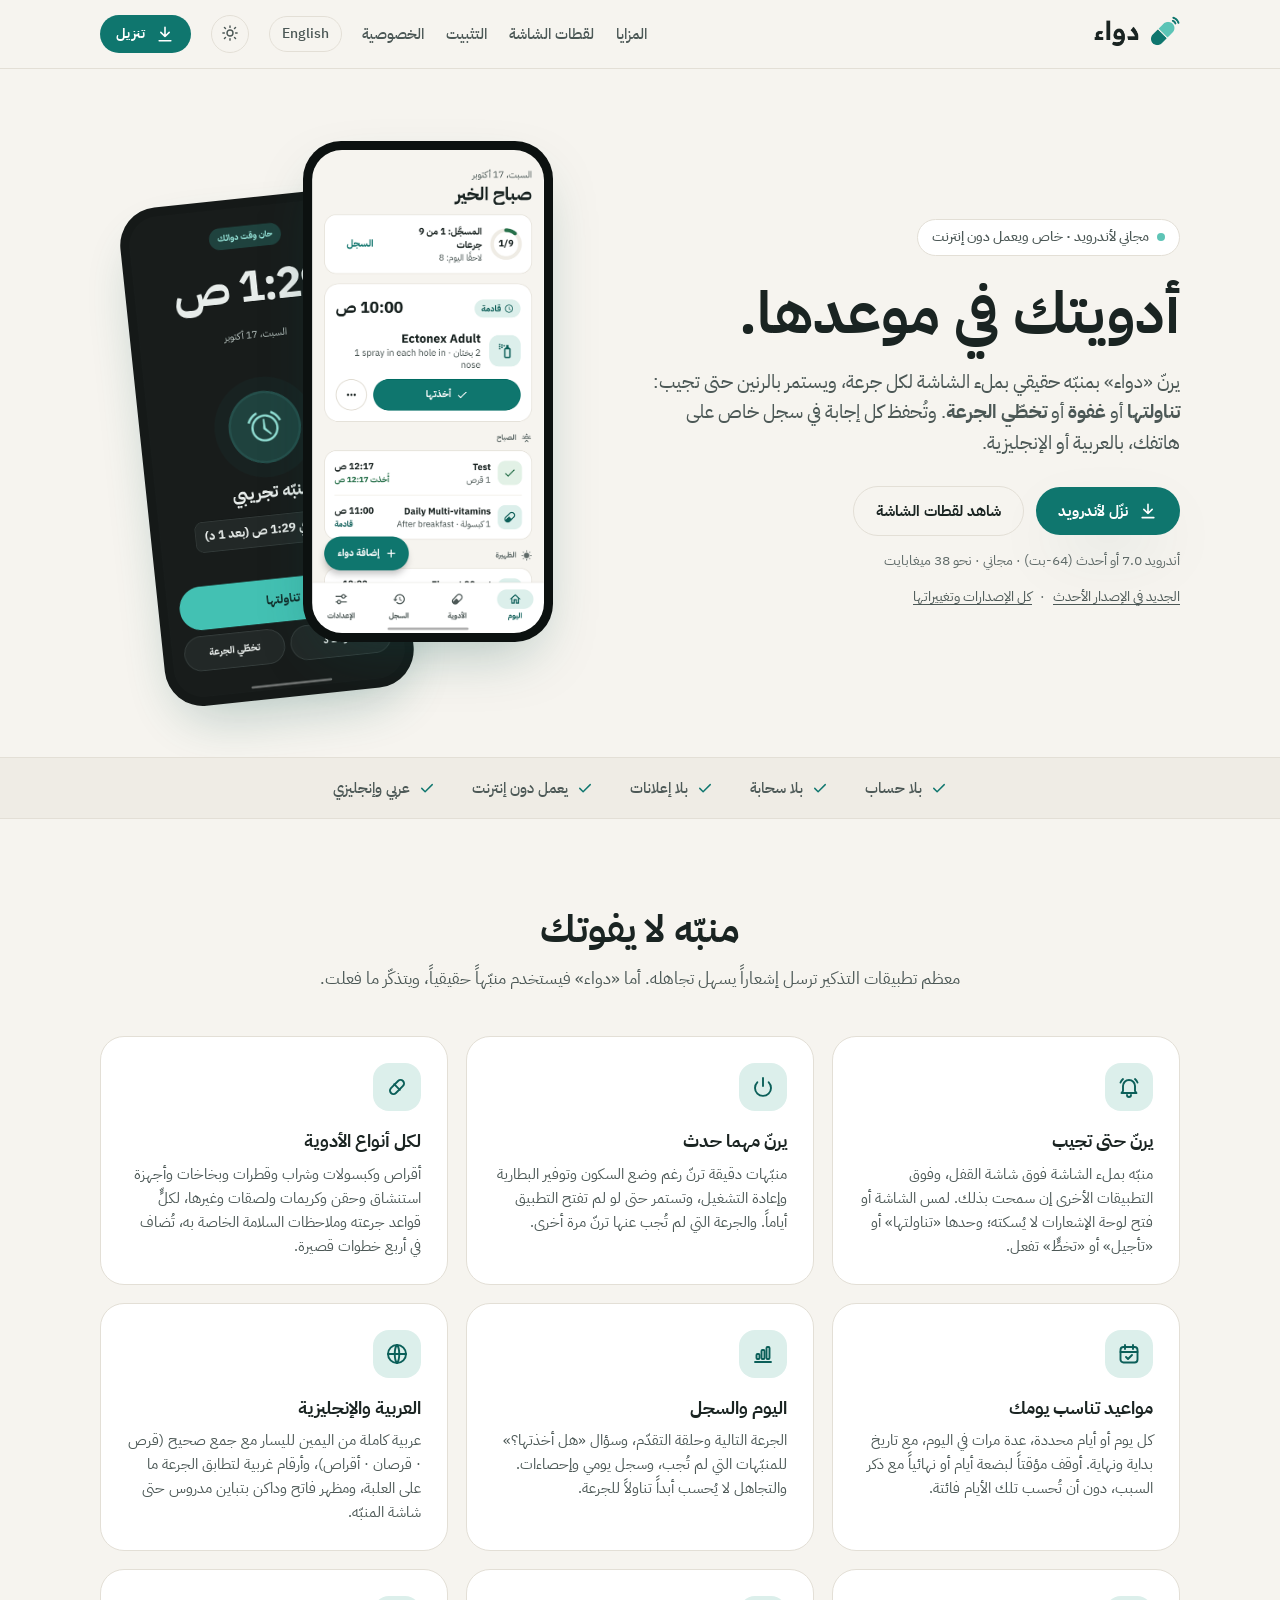
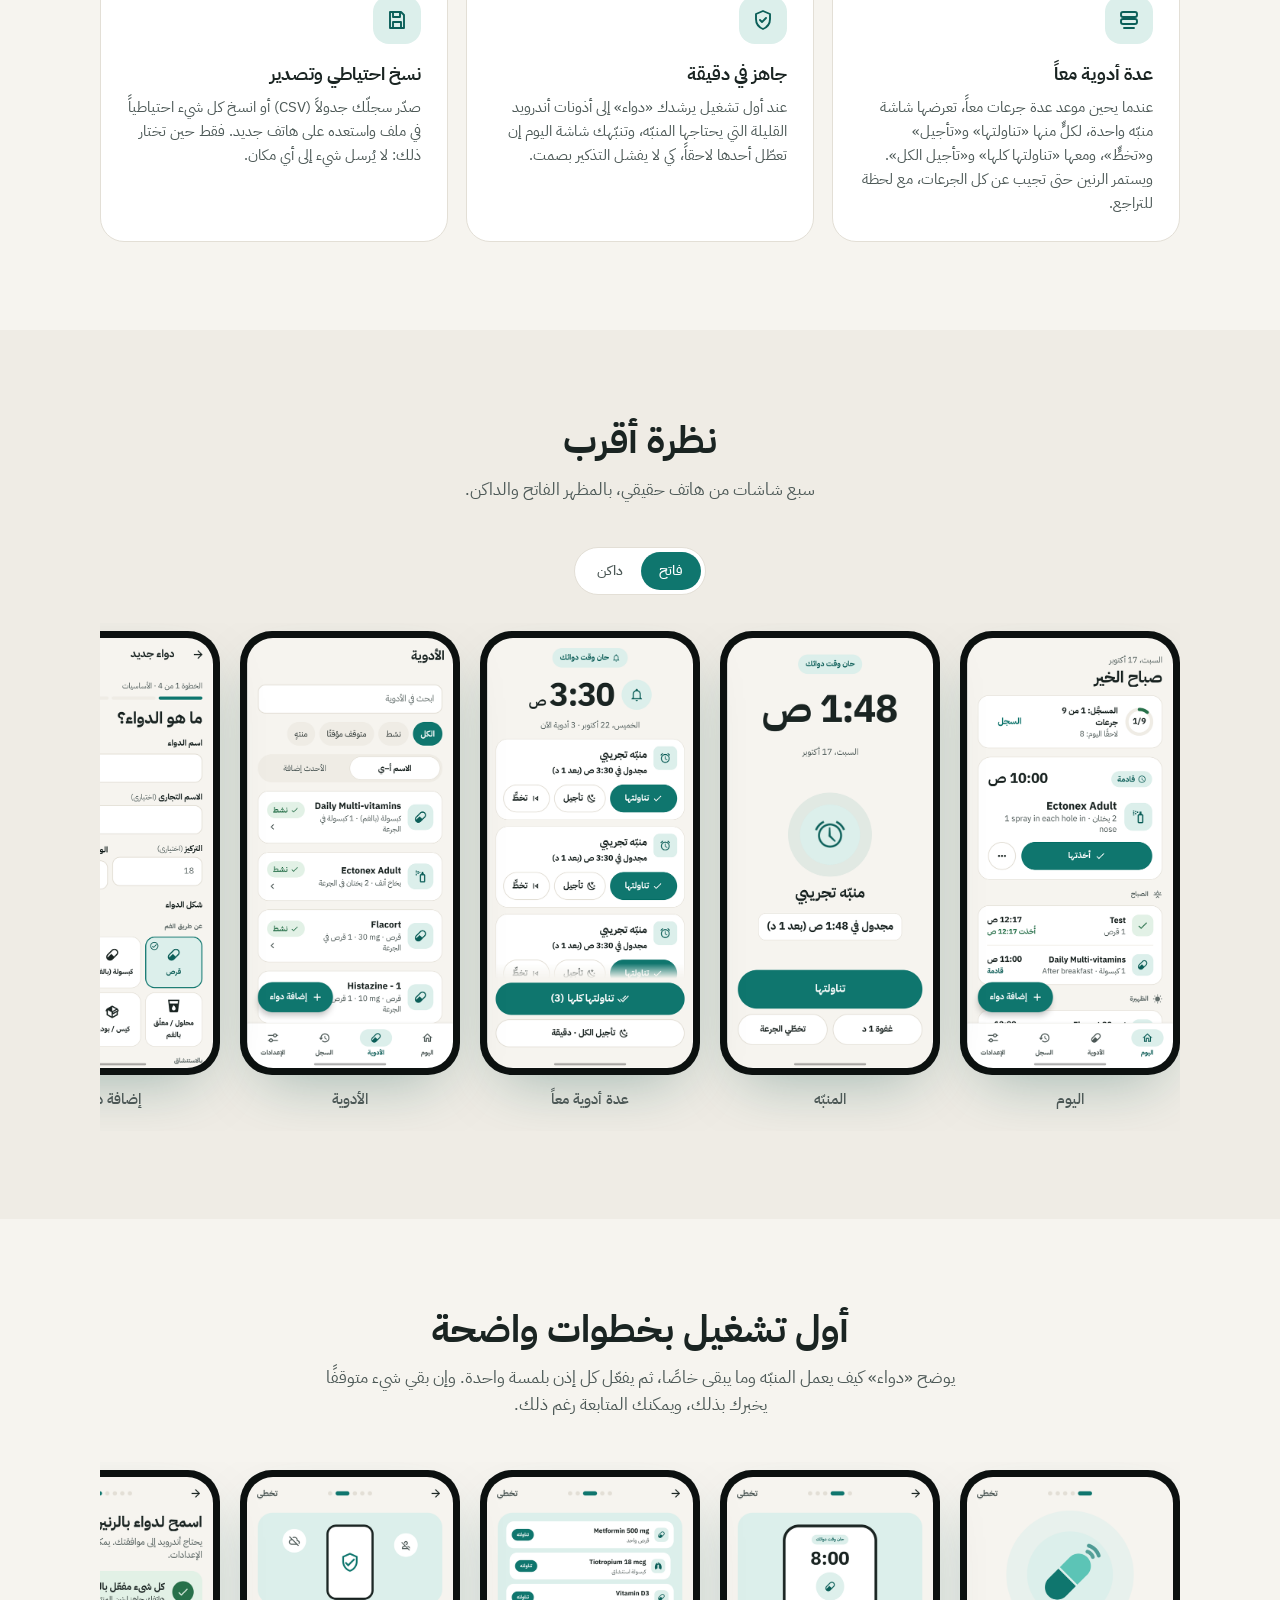
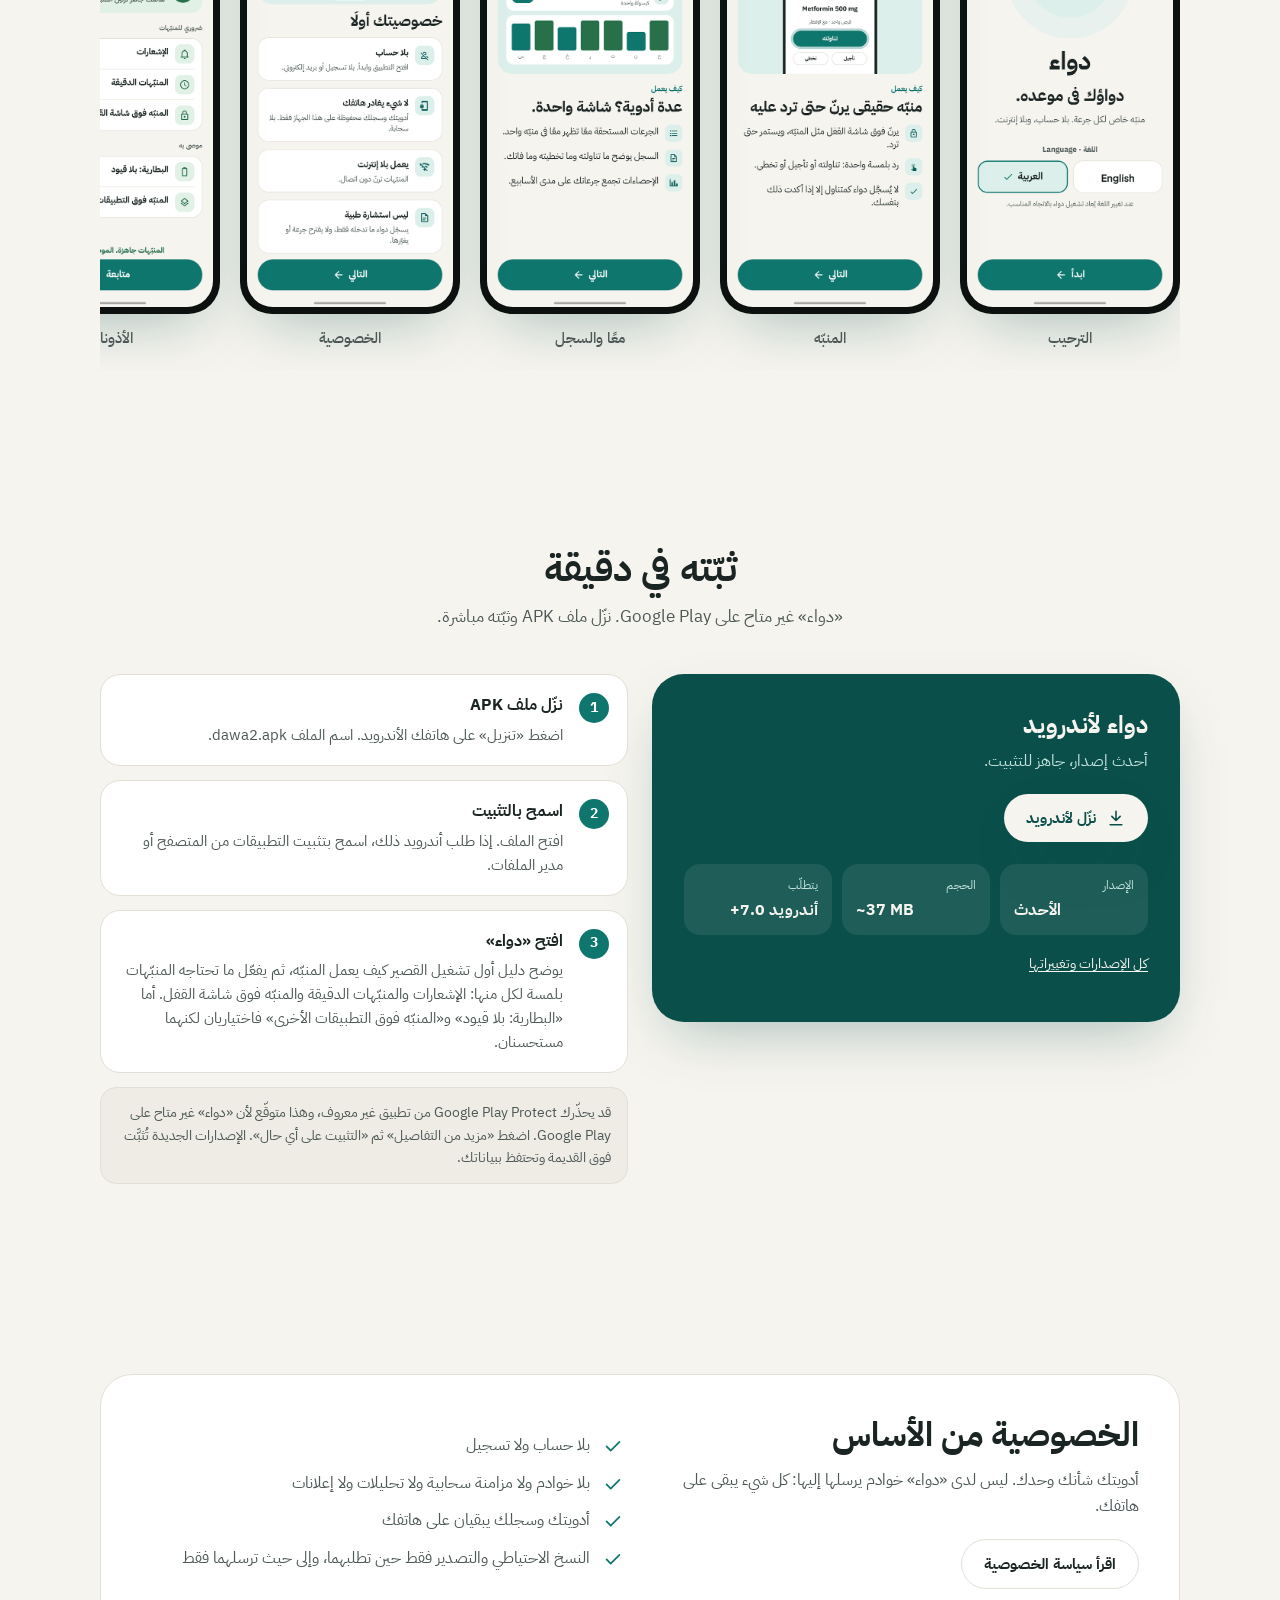
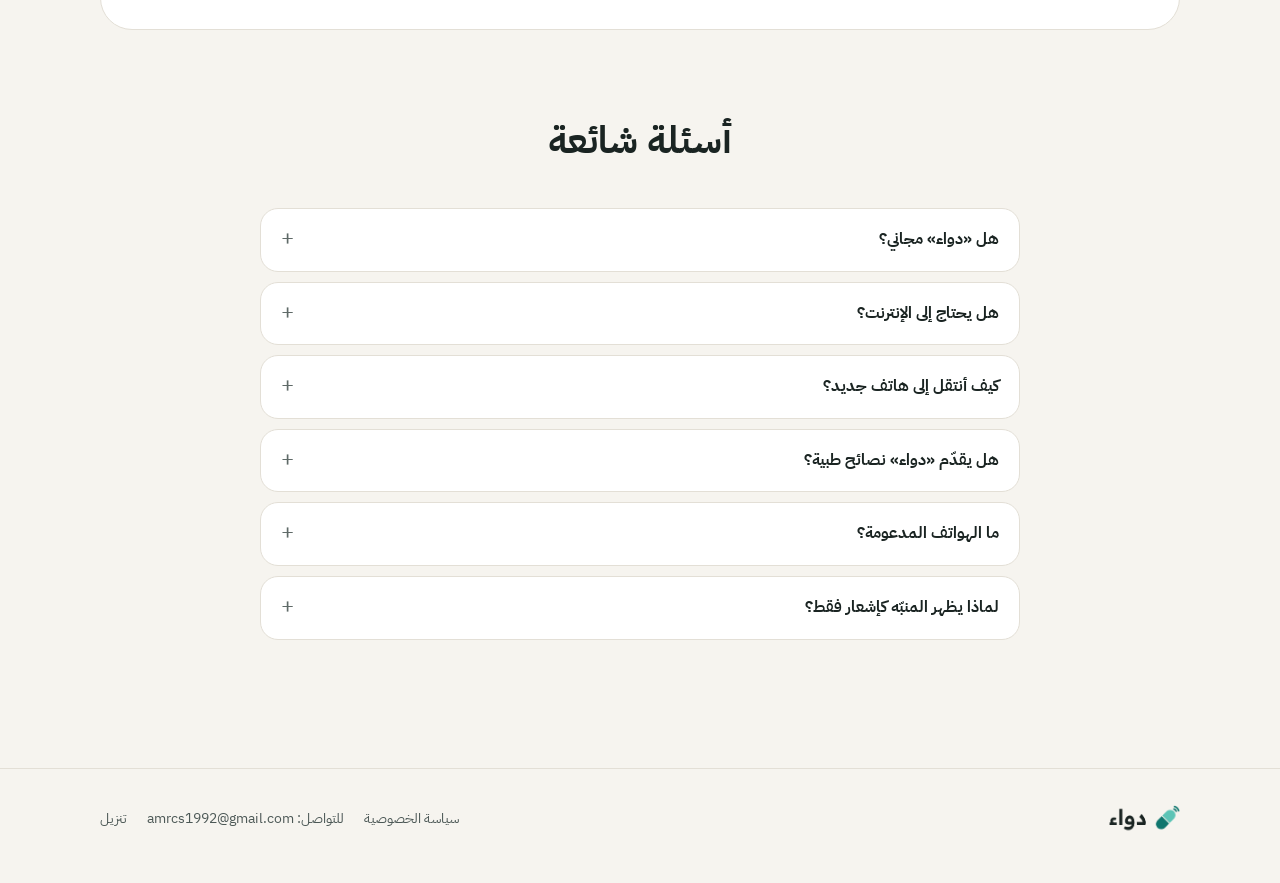
==== commit b21e38e8: "First-launch guide gallery; install steps and privacy for v0.1.7 - New "A guided first launch" secti" ====
--- a/ar/index.html
+++ b/ar/index.html
@@ -68,6 +68,13 @@
       </div>
     </section>
 
+    <section class="block" id="first-launch">
+      <div class="container">
+        <div class="section-head"><h2>أول تشغيل بخطوات واضحة</h2><p>يوضح «دواء» كيف يعمل المنبّه وما يبقى خاصًا، ثم يفعّل كل إذن بلمسة واحدة. وإن بقي شيء متوقفًا يخبرك بذلك، ويمكنك المتابعة رغم ذلك.</p></div>
+        <div class="gallery"><figure><div class="phone"><img loading="lazy" src="../assets/shots/ar-light-onboarding-1-welcome.png" data-light="../assets/shots/ar-light-onboarding-1-welcome.png" data-dark="../assets/shots/ar-dark-onboarding-1-welcome.png" alt="الترحيب" width="540" height="1125"></div><figcaption>الترحيب</figcaption></figure><figure><div class="phone"><img loading="lazy" src="../assets/shots/ar-light-onboarding-2-alarm.png" data-light="../assets/shots/ar-light-onboarding-2-alarm.png" data-dark="../assets/shots/ar-dark-onboarding-2-alarm.png" alt="المنبّه" width="540" height="1125"></div><figcaption>المنبّه</figcaption></figure><figure><div class="phone"><img loading="lazy" src="../assets/shots/ar-light-onboarding-3-together.png" data-light="../assets/shots/ar-light-onboarding-3-together.png" data-dark="../assets/shots/ar-dark-onboarding-3-together.png" alt="معًا والسجل" width="540" height="1125"></div><figcaption>معًا والسجل</figcaption></figure><figure><div class="phone"><img loading="lazy" src="../assets/shots/ar-light-onboarding-4-privacy.png" data-light="../assets/shots/ar-light-onboarding-4-privacy.png" data-dark="../assets/shots/ar-dark-onboarding-4-privacy.png" alt="الخصوصية" width="540" height="1125"></div><figcaption>الخصوصية</figcaption></figure><figure><div class="phone"><img loading="lazy" src="../assets/shots/ar-light-onboarding-5-permissions.png" data-light="../assets/shots/ar-light-onboarding-5-permissions.png" data-dark="../assets/shots/ar-dark-onboarding-5-permissions.png" alt="الأذونات" width="540" height="1125"></div><figcaption>الأذونات</figcaption></figure><figure><div class="phone"><img loading="lazy" src="../assets/shots/ar-light-onboarding-6-ready.png" data-light="../assets/shots/ar-light-onboarding-6-ready.png" data-dark="../assets/shots/ar-dark-onboarding-6-ready.png" alt="جاهز" width="540" height="1125"></div><figcaption>جاهز</figcaption></figure></div>
+      </div>
+    </section>
+
     <section class="block" id="install">
       <div class="container">
         <div class="section-head"><h2>ثبّته في دقيقة</h2><p>«دواء» غير متاح على Google Play. نزّل ملف APK وثبّته مباشرة.</p></div>
@@ -89,7 +96,7 @@
             <p class="checksum" id="rel-sha-wrap" hidden>SHA-256: <code id="rel-sha"></code></p>
           </div>
           <div>
-            <ol class="steps"><li><h4>نزّل ملف APK</h4><p>اضغط «تنزيل» على هاتفك الأندرويد. اسم الملف dawa2.apk.</p></li><li><h4>اسمح بالتثبيت</h4><p>افتح الملف. إذا طلب أندرويد ذلك، اسمح بتثبيت التطبيقات من المتصفح أو مدير الملفات.</p></li><li><h4>افتح «دواء»</h4><p>ترشدك شاشة الترحيب إلى ما تحتاجه المنبّهات: الإشعارات والمنبّهات الدقيقة والمنبّه فوق شاشة القفل. أما «المنبّه فوق التطبيقات الأخرى» و«البطارية دون قيود» فاختياريان لكنهما مستحسنان.</p></li></ol>
+            <ol class="steps"><li><h4>نزّل ملف APK</h4><p>اضغط «تنزيل» على هاتفك الأندرويد. اسم الملف dawa2.apk.</p></li><li><h4>اسمح بالتثبيت</h4><p>افتح الملف. إذا طلب أندرويد ذلك، اسمح بتثبيت التطبيقات من المتصفح أو مدير الملفات.</p></li><li><h4>افتح «دواء»</h4><p>يوضح دليل أول تشغيل القصير كيف يعمل المنبّه، ثم يفعّل ما تحتاجه المنبّهات بلمسة لكل منها: الإشعارات والمنبّهات الدقيقة والمنبّه فوق شاشة القفل. أما «البطارية: بلا قيود» و«المنبّه فوق التطبيقات الأخرى» فاختياريان لكنهما مستحسنان.</p></li></ol>
             <p class="note">قد يحذّرك Google Play Protect من تطبيق غير معروف، وهذا متوقّع لأن «دواء» غير متاح على Google Play. اضغط «مزيد من التفاصيل» ثم «التثبيت على أي حال». الإصدارات الجديدة تُثبَّت فوق القديمة وتحتفظ ببياناتك.</p>
           </div>
         </div>
@@ -112,7 +119,7 @@
     <section class="block" style="padding-top: 0">
       <div class="container">
         <div class="section-head"><h2>أسئلة شائعة</h2></div>
-        <div class="faq"><details><summary>هل «دواء» مجاني؟</summary><p>نعم. بلا إعلانات ولا اشتراكات ولا مشتريات داخل التطبيق.</p></details><details><summary>هل يحتاج إلى الإنترنت؟</summary><p>لا. يعمل «دواء» دون إنترنت بالكامل، ولا يرسل التطبيق نفسه أي طلبات عبر الشبكة.</p></details><details><summary>كيف أنتقل إلى هاتف جديد؟</summary><p>من الإعدادات › «نسخ احتياطي لكل شيء» احفظ الملف في مكان آمن، ثم استعده على الهاتف الجديد. النسخ الاحتياطي التلقائي في أندرويد معطّل، لذا فحذف التطبيق يحذف بياناتك.</p></details><details><summary>هل يقدّم «دواء» نصائح طبية؟</summary><p>لا. يسجّل ما تُدخله كما هو، ولا يقترح الجرعات ولا يغيّرها أبداً.</p></details><details><summary>ما الهواتف المدعومة؟</summary><p>أندرويد 7.0 أو أحدث على هاتف 64-بت (arm64)، وهذا يشمل معظم هواتف السنوات الأخيرة. بعض الشركات تقيّد التطبيقات في الخلفية؛ وتفعيل «البطارية دون قيود» يُبقي المنبّهات في موعدها.</p></details><details><summary>لماذا يظهر المنبّه كإشعار فقط؟</summary><p>أثناء استخدامك للهاتف، يعرض أندرويد المنبّهات كإشعار ما لم يُسمح للتطبيق بالظهور فوق التطبيقات الأخرى. فعّل «المنبّه فوق التطبيقات الأخرى» من الإعدادات › جاهزية المنبّه، ليظهر المنبّه بملء الشاشة.</p></details></div>
+        <div class="faq"><details><summary>هل «دواء» مجاني؟</summary><p>نعم. بلا إعلانات ولا اشتراكات ولا مشتريات داخل التطبيق.</p></details><details><summary>هل يحتاج إلى الإنترنت؟</summary><p>لا. يعمل «دواء» دون إنترنت بالكامل، ولا يرسل التطبيق نفسه أي طلبات عبر الشبكة.</p></details><details><summary>كيف أنتقل إلى هاتف جديد؟</summary><p>من الإعدادات › «نسخ احتياطي لكل شيء» احفظ الملف في مكان آمن، ثم استعده على الهاتف الجديد. النسخ الاحتياطي التلقائي في أندرويد معطّل، لذا فحذف التطبيق يحذف بياناتك.</p></details><details><summary>هل يقدّم «دواء» نصائح طبية؟</summary><p>لا. يسجّل ما تُدخله كما هو، ولا يقترح الجرعات ولا يغيّرها أبداً.</p></details><details><summary>ما الهواتف المدعومة؟</summary><p>أندرويد 7.0 أو أحدث على هاتف 64-بت (arm64)، وهذا يشمل معظم هواتف السنوات الأخيرة. بعض الشركات تقيّد التطبيقات في الخلفية؛ وتفعيل «البطارية: بلا قيود» يُبقي المنبّهات في موعدها.</p></details><details><summary>لماذا يظهر المنبّه كإشعار فقط؟</summary><p>أثناء استخدامك للهاتف، يعرض أندرويد المنبّهات كإشعار ما لم يُسمح للتطبيق بالظهور فوق التطبيقات الأخرى. فعّل «المنبّه فوق التطبيقات الأخرى» من الإعدادات › جاهزية المنبّه، ليظهر المنبّه بملء الشاشة.</p></details></div>
       </div>
     </section>
   </main>
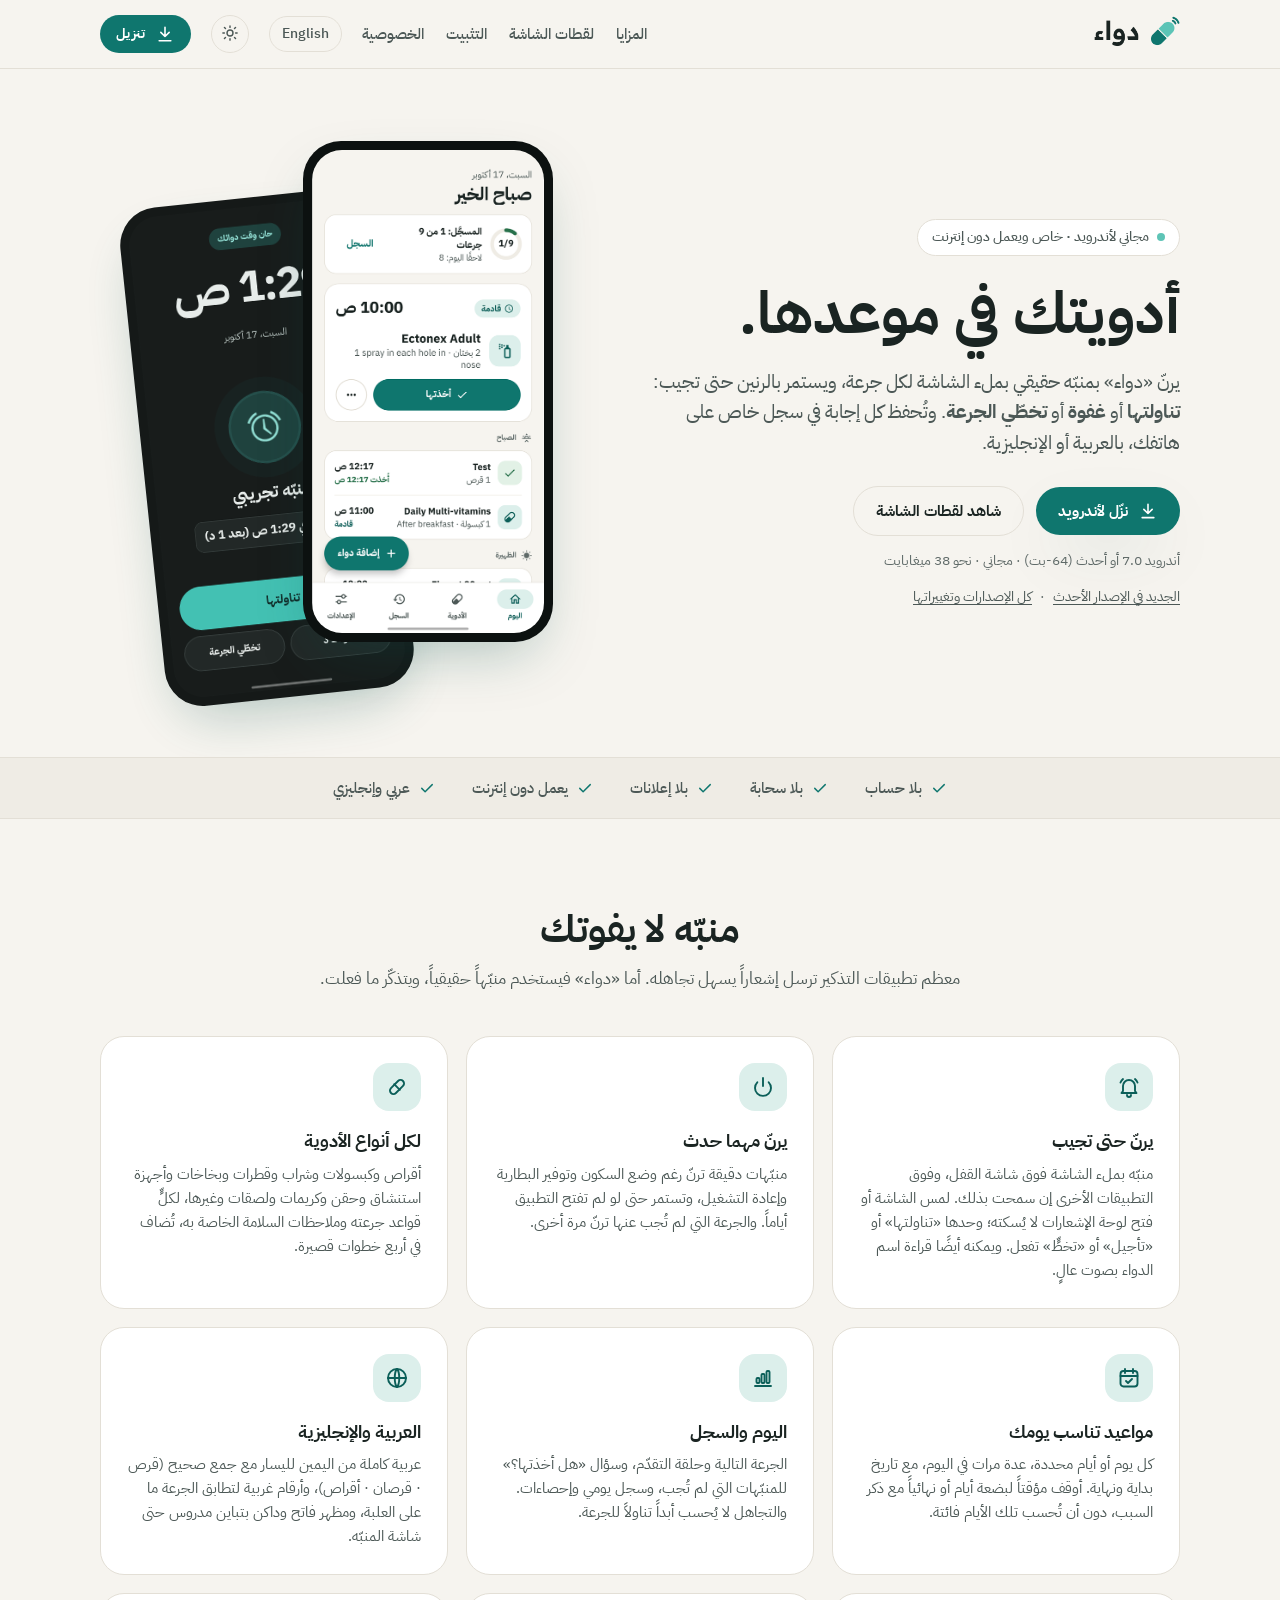
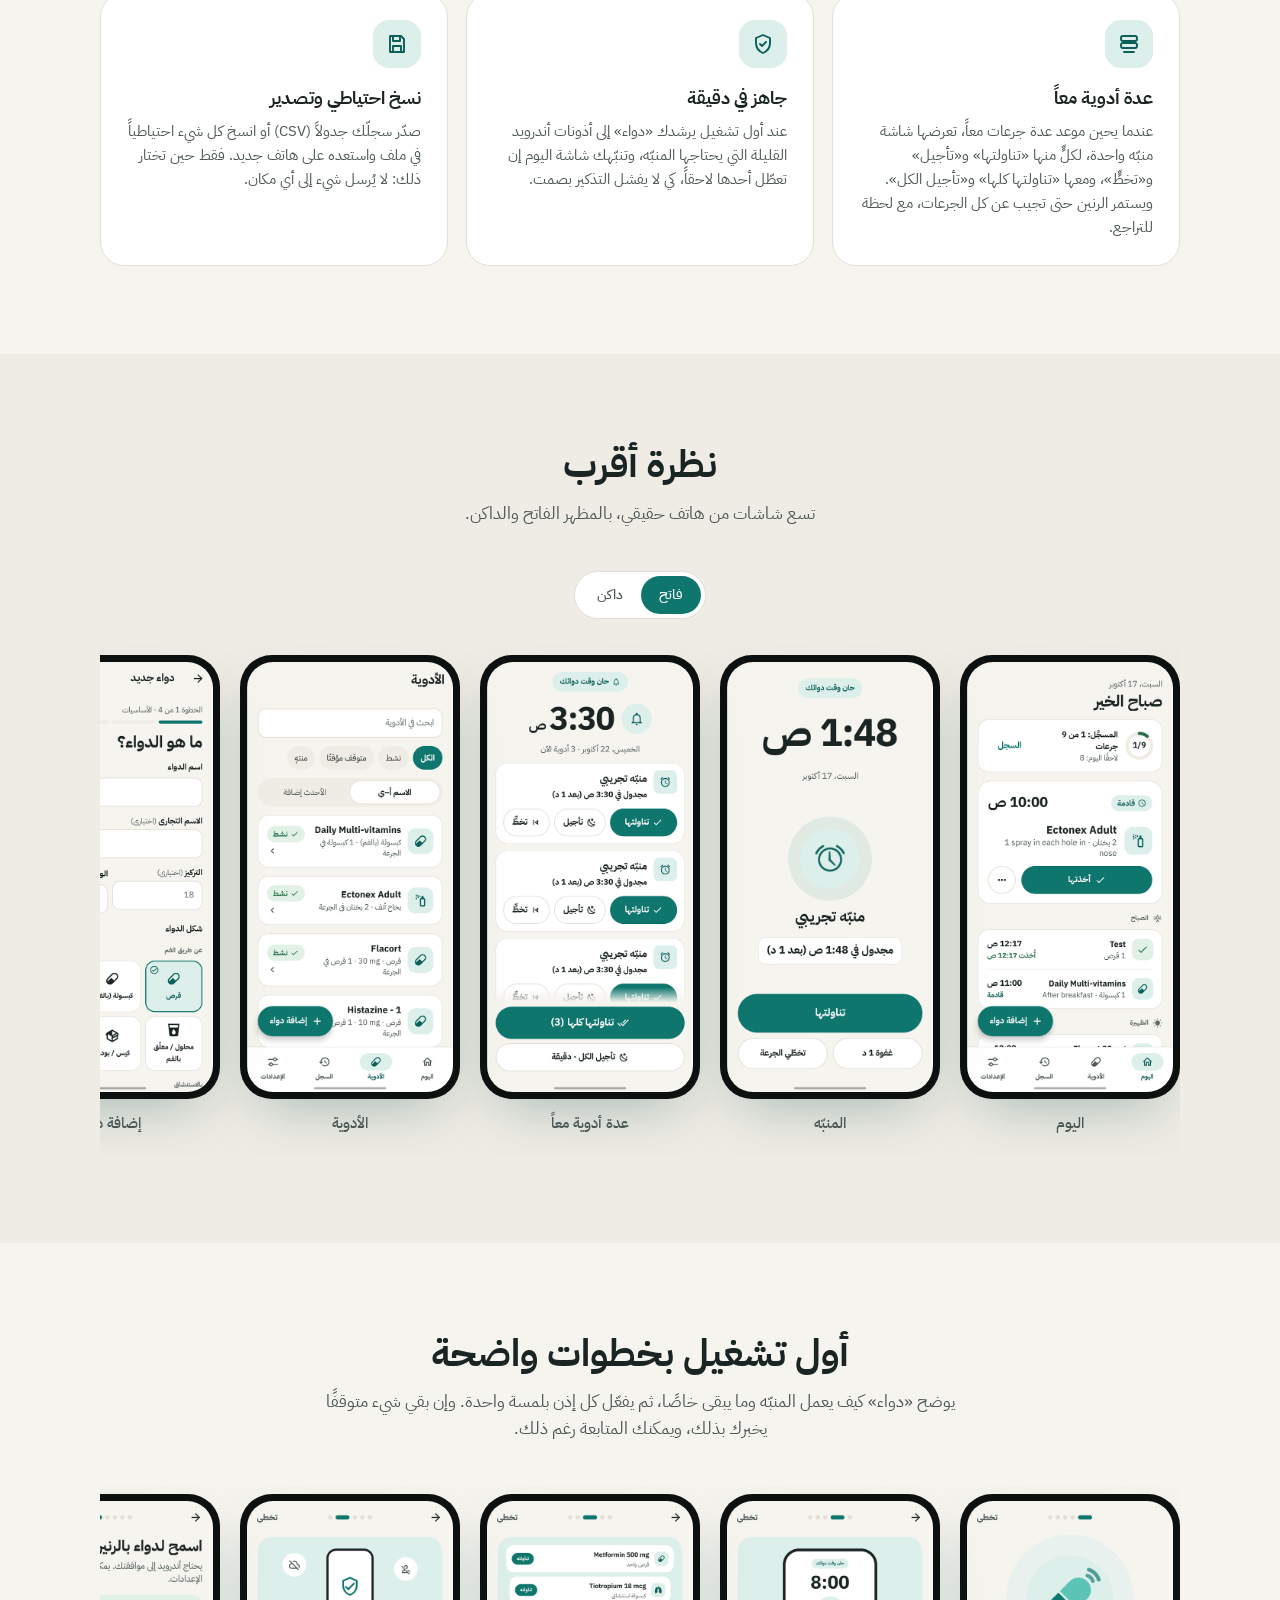
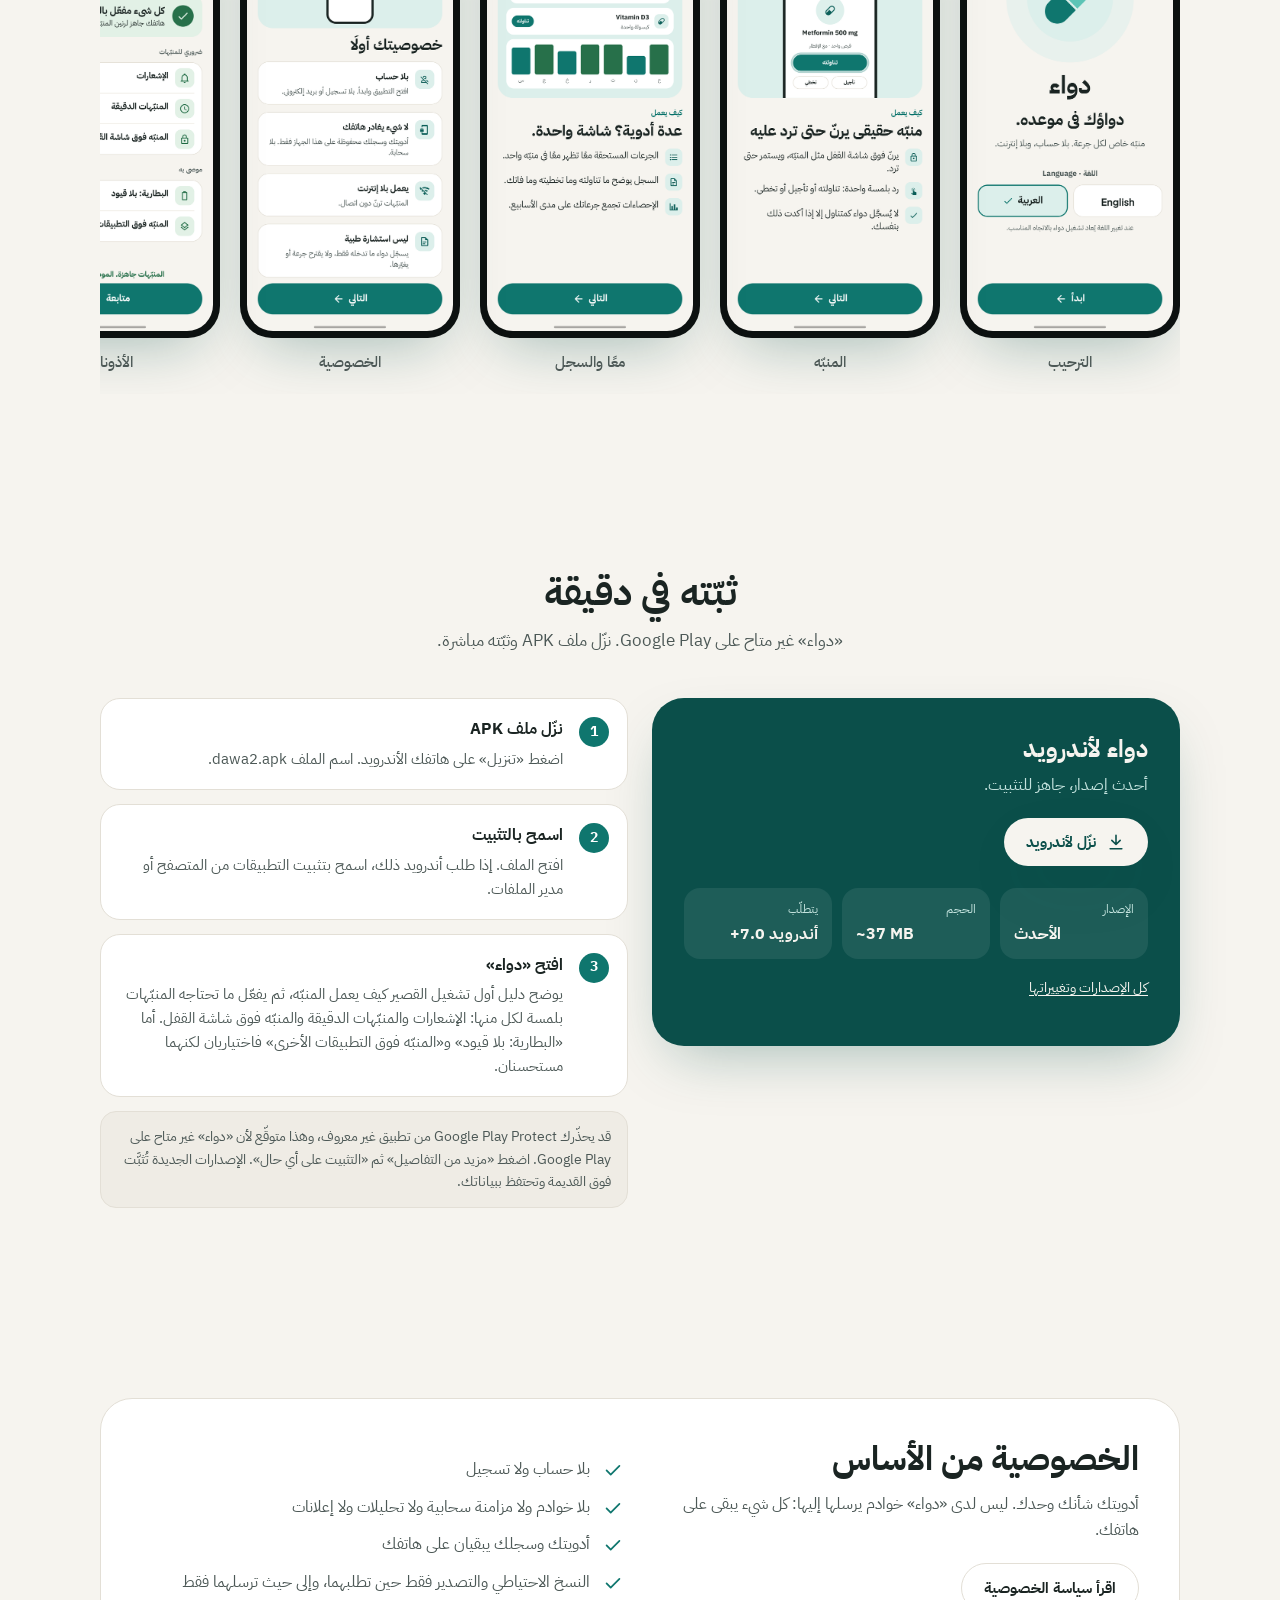
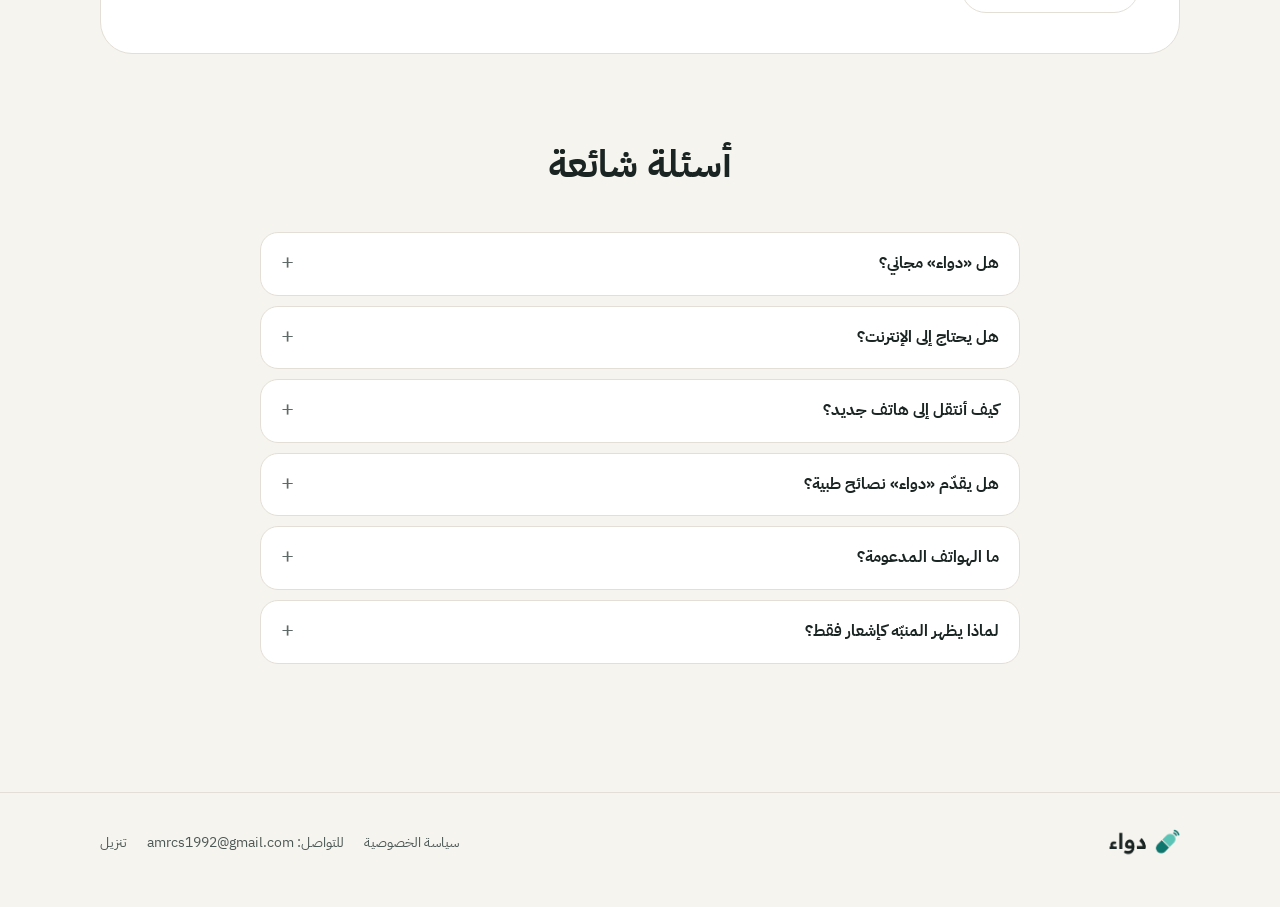
==== commit 3b4b92b8: "v0.1.8: Speak the title and Delete a medicine in the gallery; privacy note on speech - Gallery (EN/A" ====
--- a/ar/index.html
+++ b/ar/index.html
@@ -53,18 +53,18 @@
     <section class="block" id="features">
       <div class="container">
         <div class="section-head"><h2>منبّه لا يفوتك</h2><p>معظم تطبيقات التذكير ترسل إشعاراً يسهل تجاهله. أما «دواء» فيستخدم منبّهاً حقيقياً، ويتذكّر ما فعلت.</p></div>
-        <div class="features"><div class="feature"><div class="icon"><svg viewBox="0 0 24 24" fill="none" stroke="currentColor" stroke-width="1.9" stroke-linecap="round" stroke-linejoin="round" aria-hidden="true"><path d="M6 16V11a6 6 0 0 1 12 0v5l1.5 2h-15z"/><path d="M10 20a2 2 0 0 0 4 0"/><path d="M3.5 7.5A9 9 0 0 1 6 4M20.5 7.5A9 9 0 0 0 18 4"/></svg></div><h3>يرنّ حتى تجيب</h3><p>منبّه بملء الشاشة فوق شاشة القفل، وفوق التطبيقات الأخرى إن سمحت بذلك. لمس الشاشة أو فتح لوحة الإشعارات لا يُسكته؛ وحدها «تناولتها» أو «تأجيل» أو «تخطٍّ» تفعل.</p></div><div class="feature"><div class="icon"><svg viewBox="0 0 24 24" fill="none" stroke="currentColor" stroke-width="1.9" stroke-linecap="round" stroke-linejoin="round" aria-hidden="true"><path d="M12 3v8"/><path d="M6.3 7.3a8 8 0 1 0 11.4 0"/></svg></div><h3>يرنّ مهما حدث</h3><p>منبّهات دقيقة ترنّ رغم وضع السكون وتوفير البطارية وإعادة التشغيل، وتستمر حتى لو لم تفتح التطبيق أياماً. والجرعة التي لم تُجب عنها ترنّ مرة أخرى.</p></div><div class="feature"><div class="icon"><svg viewBox="0 0 24 24" fill="none" stroke="currentColor" stroke-width="1.9" stroke-linecap="round" stroke-linejoin="round" aria-hidden="true"><rect x="3.5" y="8.5" width="17" height="7" rx="3.5" transform="rotate(-45 12 12)"/><path d="m9.2 9.2 5.6 5.6"/></svg></div><h3>لكل أنواع الأدوية</h3><p>أقراص وكبسولات وشراب وقطرات وبخاخات وأجهزة استنشاق وحقن وكريمات ولصقات وغيرها، لكلٍّ قواعد جرعته وملاحظات السلامة الخاصة به، تُضاف في أربع خطوات قصيرة.</p></div><div class="feature"><div class="icon"><svg viewBox="0 0 24 24" fill="none" stroke="currentColor" stroke-width="1.9" stroke-linecap="round" stroke-linejoin="round" aria-hidden="true"><rect x="3.5" y="5" width="17" height="15.5" rx="3"/><path d="M3.5 10h17M8 3v4M16 3v4"/><path d="m9 15 2 2 4-4"/></svg></div><h3>مواعيد تناسب يومك</h3><p>كل يوم أو أيام محددة، عدة مرات في اليوم، مع تاريخ بداية ونهاية. أوقف مؤقتاً لبضعة أيام أو نهائياً مع ذكر السبب، دون أن تُحسب تلك الأيام فائتة.</p></div><div class="feature"><div class="icon"><svg viewBox="0 0 24 24" fill="none" stroke="currentColor" stroke-width="1.9" stroke-linecap="round" stroke-linejoin="round" aria-hidden="true"><path d="M4 20h16"/><rect x="5.5" y="12" width="3" height="5" rx="1"/><rect x="10.5" y="8" width="3" height="9" rx="1"/><rect x="15.5" y="5" width="3" height="12" rx="1"/></svg></div><h3>اليوم والسجل</h3><p>الجرعة التالية وحلقة التقدّم، وسؤال «هل أخذتها؟» للمنبّهات التي لم تُجب، وسجل يومي وإحصاءات. والتجاهل لا يُحسب أبداً تناولاً للجرعة.</p></div><div class="feature"><div class="icon"><svg viewBox="0 0 24 24" fill="none" stroke="currentColor" stroke-width="1.9" stroke-linecap="round" stroke-linejoin="round" aria-hidden="true"><circle cx="12" cy="12" r="9"/><path d="M3 12h18M12 3c3 3.2 3 14.8 0 18M12 3c-3 3.2-3 14.8 0 18"/></svg></div><h3>العربية والإنجليزية</h3><p>عربية كاملة من اليمين لليسار مع جمع صحيح (قرص · قرصان · أقراص)، وأرقام غربية لتطابق الجرعة ما على العلبة، ومظهر فاتح وداكن بتباين مدروس حتى شاشة المنبّه.</p></div><div class="feature"><div class="icon"><svg viewBox="0 0 24 24" fill="none" stroke="currentColor" stroke-width="1.9" stroke-linecap="round" stroke-linejoin="round" aria-hidden="true"><rect x="4" y="4" width="16" height="5" rx="2"/><rect x="4" y="11" width="16" height="5" rx="2"/><path d="M7 20h10"/></svg></div><h3>عدة أدوية معاً</h3><p>عندما يحين موعد عدة جرعات معاً، تعرضها شاشة منبّه واحدة، لكلٍّ منها «تناولتها» و«تأجيل» و«تخطٍّ»، ومعها «تناولتها كلها» و«تأجيل الكل». ويستمر الرنين حتى تجيب عن كل الجرعات، مع لحظة للتراجع.</p></div><div class="feature"><div class="icon"><svg viewBox="0 0 24 24" fill="none" stroke="currentColor" stroke-width="1.9" stroke-linecap="round" stroke-linejoin="round" aria-hidden="true"><path d="M12 3 5 6v5c0 4.5 3 8.3 7 10 4-1.7 7-5.5 7-10V6z"/><path d="m9 12 2 2 4-4"/></svg></div><h3>جاهز في دقيقة</h3><p>عند أول تشغيل يرشدك «دواء» إلى أذونات أندرويد القليلة التي يحتاجها المنبّه، وتنبّهك شاشة اليوم إن تعطّل أحدها لاحقاً، كي لا يفشل التذكير بصمت.</p></div><div class="feature"><div class="icon"><svg viewBox="0 0 24 24" fill="none" stroke="currentColor" stroke-width="1.9" stroke-linecap="round" stroke-linejoin="round" aria-hidden="true"><path d="M5 4h11l3 3v13H5z"/><path d="M8 4v5h7V4M8 20v-6h8v6"/></svg></div><h3>نسخ احتياطي وتصدير</h3><p>صدّر سجلّك جدولاً (CSV) أو انسخ كل شيء احتياطياً في ملف واستعده على هاتف جديد. فقط حين تختار ذلك: لا يُرسل شيء إلى أي مكان.</p></div></div>
+        <div class="features"><div class="feature"><div class="icon"><svg viewBox="0 0 24 24" fill="none" stroke="currentColor" stroke-width="1.9" stroke-linecap="round" stroke-linejoin="round" aria-hidden="true"><path d="M6 16V11a6 6 0 0 1 12 0v5l1.5 2h-15z"/><path d="M10 20a2 2 0 0 0 4 0"/><path d="M3.5 7.5A9 9 0 0 1 6 4M20.5 7.5A9 9 0 0 0 18 4"/></svg></div><h3>يرنّ حتى تجيب</h3><p>منبّه بملء الشاشة فوق شاشة القفل، وفوق التطبيقات الأخرى إن سمحت بذلك. لمس الشاشة أو فتح لوحة الإشعارات لا يُسكته؛ وحدها «تناولتها» أو «تأجيل» أو «تخطٍّ» تفعل. ويمكنه أيضًا قراءة اسم الدواء بصوت عالٍ.</p></div><div class="feature"><div class="icon"><svg viewBox="0 0 24 24" fill="none" stroke="currentColor" stroke-width="1.9" stroke-linecap="round" stroke-linejoin="round" aria-hidden="true"><path d="M12 3v8"/><path d="M6.3 7.3a8 8 0 1 0 11.4 0"/></svg></div><h3>يرنّ مهما حدث</h3><p>منبّهات دقيقة ترنّ رغم وضع السكون وتوفير البطارية وإعادة التشغيل، وتستمر حتى لو لم تفتح التطبيق أياماً. والجرعة التي لم تُجب عنها ترنّ مرة أخرى.</p></div><div class="feature"><div class="icon"><svg viewBox="0 0 24 24" fill="none" stroke="currentColor" stroke-width="1.9" stroke-linecap="round" stroke-linejoin="round" aria-hidden="true"><rect x="3.5" y="8.5" width="17" height="7" rx="3.5" transform="rotate(-45 12 12)"/><path d="m9.2 9.2 5.6 5.6"/></svg></div><h3>لكل أنواع الأدوية</h3><p>أقراص وكبسولات وشراب وقطرات وبخاخات وأجهزة استنشاق وحقن وكريمات ولصقات وغيرها، لكلٍّ قواعد جرعته وملاحظات السلامة الخاصة به، تُضاف في أربع خطوات قصيرة.</p></div><div class="feature"><div class="icon"><svg viewBox="0 0 24 24" fill="none" stroke="currentColor" stroke-width="1.9" stroke-linecap="round" stroke-linejoin="round" aria-hidden="true"><rect x="3.5" y="5" width="17" height="15.5" rx="3"/><path d="M3.5 10h17M8 3v4M16 3v4"/><path d="m9 15 2 2 4-4"/></svg></div><h3>مواعيد تناسب يومك</h3><p>كل يوم أو أيام محددة، عدة مرات في اليوم، مع تاريخ بداية ونهاية. أوقف مؤقتاً لبضعة أيام أو نهائياً مع ذكر السبب، دون أن تُحسب تلك الأيام فائتة.</p></div><div class="feature"><div class="icon"><svg viewBox="0 0 24 24" fill="none" stroke="currentColor" stroke-width="1.9" stroke-linecap="round" stroke-linejoin="round" aria-hidden="true"><path d="M4 20h16"/><rect x="5.5" y="12" width="3" height="5" rx="1"/><rect x="10.5" y="8" width="3" height="9" rx="1"/><rect x="15.5" y="5" width="3" height="12" rx="1"/></svg></div><h3>اليوم والسجل</h3><p>الجرعة التالية وحلقة التقدّم، وسؤال «هل أخذتها؟» للمنبّهات التي لم تُجب، وسجل يومي وإحصاءات. والتجاهل لا يُحسب أبداً تناولاً للجرعة.</p></div><div class="feature"><div class="icon"><svg viewBox="0 0 24 24" fill="none" stroke="currentColor" stroke-width="1.9" stroke-linecap="round" stroke-linejoin="round" aria-hidden="true"><circle cx="12" cy="12" r="9"/><path d="M3 12h18M12 3c3 3.2 3 14.8 0 18M12 3c-3 3.2-3 14.8 0 18"/></svg></div><h3>العربية والإنجليزية</h3><p>عربية كاملة من اليمين لليسار مع جمع صحيح (قرص · قرصان · أقراص)، وأرقام غربية لتطابق الجرعة ما على العلبة، ومظهر فاتح وداكن بتباين مدروس حتى شاشة المنبّه.</p></div><div class="feature"><div class="icon"><svg viewBox="0 0 24 24" fill="none" stroke="currentColor" stroke-width="1.9" stroke-linecap="round" stroke-linejoin="round" aria-hidden="true"><rect x="4" y="4" width="16" height="5" rx="2"/><rect x="4" y="11" width="16" height="5" rx="2"/><path d="M7 20h10"/></svg></div><h3>عدة أدوية معاً</h3><p>عندما يحين موعد عدة جرعات معاً، تعرضها شاشة منبّه واحدة، لكلٍّ منها «تناولتها» و«تأجيل» و«تخطٍّ»، ومعها «تناولتها كلها» و«تأجيل الكل». ويستمر الرنين حتى تجيب عن كل الجرعات، مع لحظة للتراجع.</p></div><div class="feature"><div class="icon"><svg viewBox="0 0 24 24" fill="none" stroke="currentColor" stroke-width="1.9" stroke-linecap="round" stroke-linejoin="round" aria-hidden="true"><path d="M12 3 5 6v5c0 4.5 3 8.3 7 10 4-1.7 7-5.5 7-10V6z"/><path d="m9 12 2 2 4-4"/></svg></div><h3>جاهز في دقيقة</h3><p>عند أول تشغيل يرشدك «دواء» إلى أذونات أندرويد القليلة التي يحتاجها المنبّه، وتنبّهك شاشة اليوم إن تعطّل أحدها لاحقاً، كي لا يفشل التذكير بصمت.</p></div><div class="feature"><div class="icon"><svg viewBox="0 0 24 24" fill="none" stroke="currentColor" stroke-width="1.9" stroke-linecap="round" stroke-linejoin="round" aria-hidden="true"><path d="M5 4h11l3 3v13H5z"/><path d="M8 4v5h7V4M8 20v-6h8v6"/></svg></div><h3>نسخ احتياطي وتصدير</h3><p>صدّر سجلّك جدولاً (CSV) أو انسخ كل شيء احتياطياً في ملف واستعده على هاتف جديد. فقط حين تختار ذلك: لا يُرسل شيء إلى أي مكان.</p></div></div>
       </div>
     </section>
 
     <section class="block" id="screenshots" style="background: var(--bg2)">
       <div class="container">
-        <div class="section-head"><h2>نظرة أقرب</h2><p>سبع شاشات من هاتف حقيقي، بالمظهر الفاتح والداكن.</p></div>
+        <div class="section-head"><h2>نظرة أقرب</h2><p>تسع شاشات من هاتف حقيقي، بالمظهر الفاتح والداكن.</p></div>
         <div class="gallery-bar"><div class="seg" role="group">
           <button type="button" data-theme="light" aria-pressed="true">فاتح</button>
           <button type="button" data-theme="dark" aria-pressed="false">داكن</button>
         </div></div>
-        <div class="gallery"><figure><div class="phone"><img loading="lazy" src="../assets/shots/ar-light-today.png" data-light="../assets/shots/ar-light-today.png" data-dark="../assets/shots/ar-dark-today.png" alt="اليوم" width="540" height="1125"></div><figcaption>اليوم</figcaption></figure><figure><div class="phone"><img loading="lazy" src="../assets/shots/ar-light-alarm.png" data-light="../assets/shots/ar-light-alarm.png" data-dark="../assets/shots/ar-dark-alarm.png" alt="المنبّه" width="540" height="1125"></div><figcaption>المنبّه</figcaption></figure><figure><div class="phone"><img loading="lazy" src="../assets/shots/ar-light-alarm-multi.png" data-light="../assets/shots/ar-light-alarm-multi.png" data-dark="../assets/shots/ar-dark-alarm-multi.png" alt="عدة أدوية معاً" width="540" height="1125"></div><figcaption>عدة أدوية معاً</figcaption></figure><figure><div class="phone"><img loading="lazy" src="../assets/shots/ar-light-medicines.png" data-light="../assets/shots/ar-light-medicines.png" data-dark="../assets/shots/ar-dark-medicines.png" alt="الأدوية" width="540" height="1125"></div><figcaption>الأدوية</figcaption></figure><figure><div class="phone"><img loading="lazy" src="../assets/shots/ar-light-add.png" data-light="../assets/shots/ar-light-add.png" data-dark="../assets/shots/ar-dark-add.png" alt="إضافة دواء" width="540" height="1125"></div><figcaption>إضافة دواء</figcaption></figure><figure><div class="phone"><img loading="lazy" src="../assets/shots/ar-light-insights.png" data-light="../assets/shots/ar-light-insights.png" data-dark="../assets/shots/ar-dark-insights.png" alt="الإحصاءات" width="540" height="1125"></div><figcaption>الإحصاءات</figcaption></figure><figure><div class="phone"><img loading="lazy" src="../assets/shots/ar-light-settings.png" data-light="../assets/shots/ar-light-settings.png" data-dark="../assets/shots/ar-dark-settings.png" alt="الإعدادات" width="540" height="1125"></div><figcaption>الإعدادات</figcaption></figure></div>
+        <div class="gallery"><figure><div class="phone"><img loading="lazy" src="../assets/shots/ar-light-today.png" data-light="../assets/shots/ar-light-today.png" data-dark="../assets/shots/ar-dark-today.png" alt="اليوم" width="540" height="1125"></div><figcaption>اليوم</figcaption></figure><figure><div class="phone"><img loading="lazy" src="../assets/shots/ar-light-alarm.png" data-light="../assets/shots/ar-light-alarm.png" data-dark="../assets/shots/ar-dark-alarm.png" alt="المنبّه" width="540" height="1125"></div><figcaption>المنبّه</figcaption></figure><figure><div class="phone"><img loading="lazy" src="../assets/shots/ar-light-alarm-multi.png" data-light="../assets/shots/ar-light-alarm-multi.png" data-dark="../assets/shots/ar-dark-alarm-multi.png" alt="عدة أدوية معاً" width="540" height="1125"></div><figcaption>عدة أدوية معاً</figcaption></figure><figure><div class="phone"><img loading="lazy" src="../assets/shots/ar-light-medicines.png" data-light="../assets/shots/ar-light-medicines.png" data-dark="../assets/shots/ar-dark-medicines.png" alt="الأدوية" width="540" height="1125"></div><figcaption>الأدوية</figcaption></figure><figure><div class="phone"><img loading="lazy" src="../assets/shots/ar-light-add.png" data-light="../assets/shots/ar-light-add.png" data-dark="../assets/shots/ar-dark-add.png" alt="إضافة دواء" width="540" height="1125"></div><figcaption>إضافة دواء</figcaption></figure><figure><div class="phone"><img loading="lazy" src="../assets/shots/ar-light-insights.png" data-light="../assets/shots/ar-light-insights.png" data-dark="../assets/shots/ar-dark-insights.png" alt="الإحصاءات" width="540" height="1125"></div><figcaption>الإحصاءات</figcaption></figure><figure><div class="phone"><img loading="lazy" src="../assets/shots/ar-light-settings.png" data-light="../assets/shots/ar-light-settings.png" data-dark="../assets/shots/ar-dark-settings.png" alt="الإعدادات" width="540" height="1125"></div><figcaption>الإعدادات</figcaption></figure><figure><div class="phone"><img loading="lazy" src="../assets/shots/ar-light-settings-speak.png" data-light="../assets/shots/ar-light-settings-speak.png" data-dark="../assets/shots/ar-dark-settings-speak.png" alt="قراءة العنوان" width="540" height="1125"></div><figcaption>قراءة العنوان</figcaption></figure><figure><div class="phone"><img loading="lazy" src="../assets/shots/ar-light-medicine-delete.png" data-light="../assets/shots/ar-light-medicine-delete.png" data-dark="../assets/shots/ar-dark-medicine-delete.png" alt="حذف دواء" width="540" height="1125"></div><figcaption>حذف دواء</figcaption></figure></div>
       </div>
     </section>
 
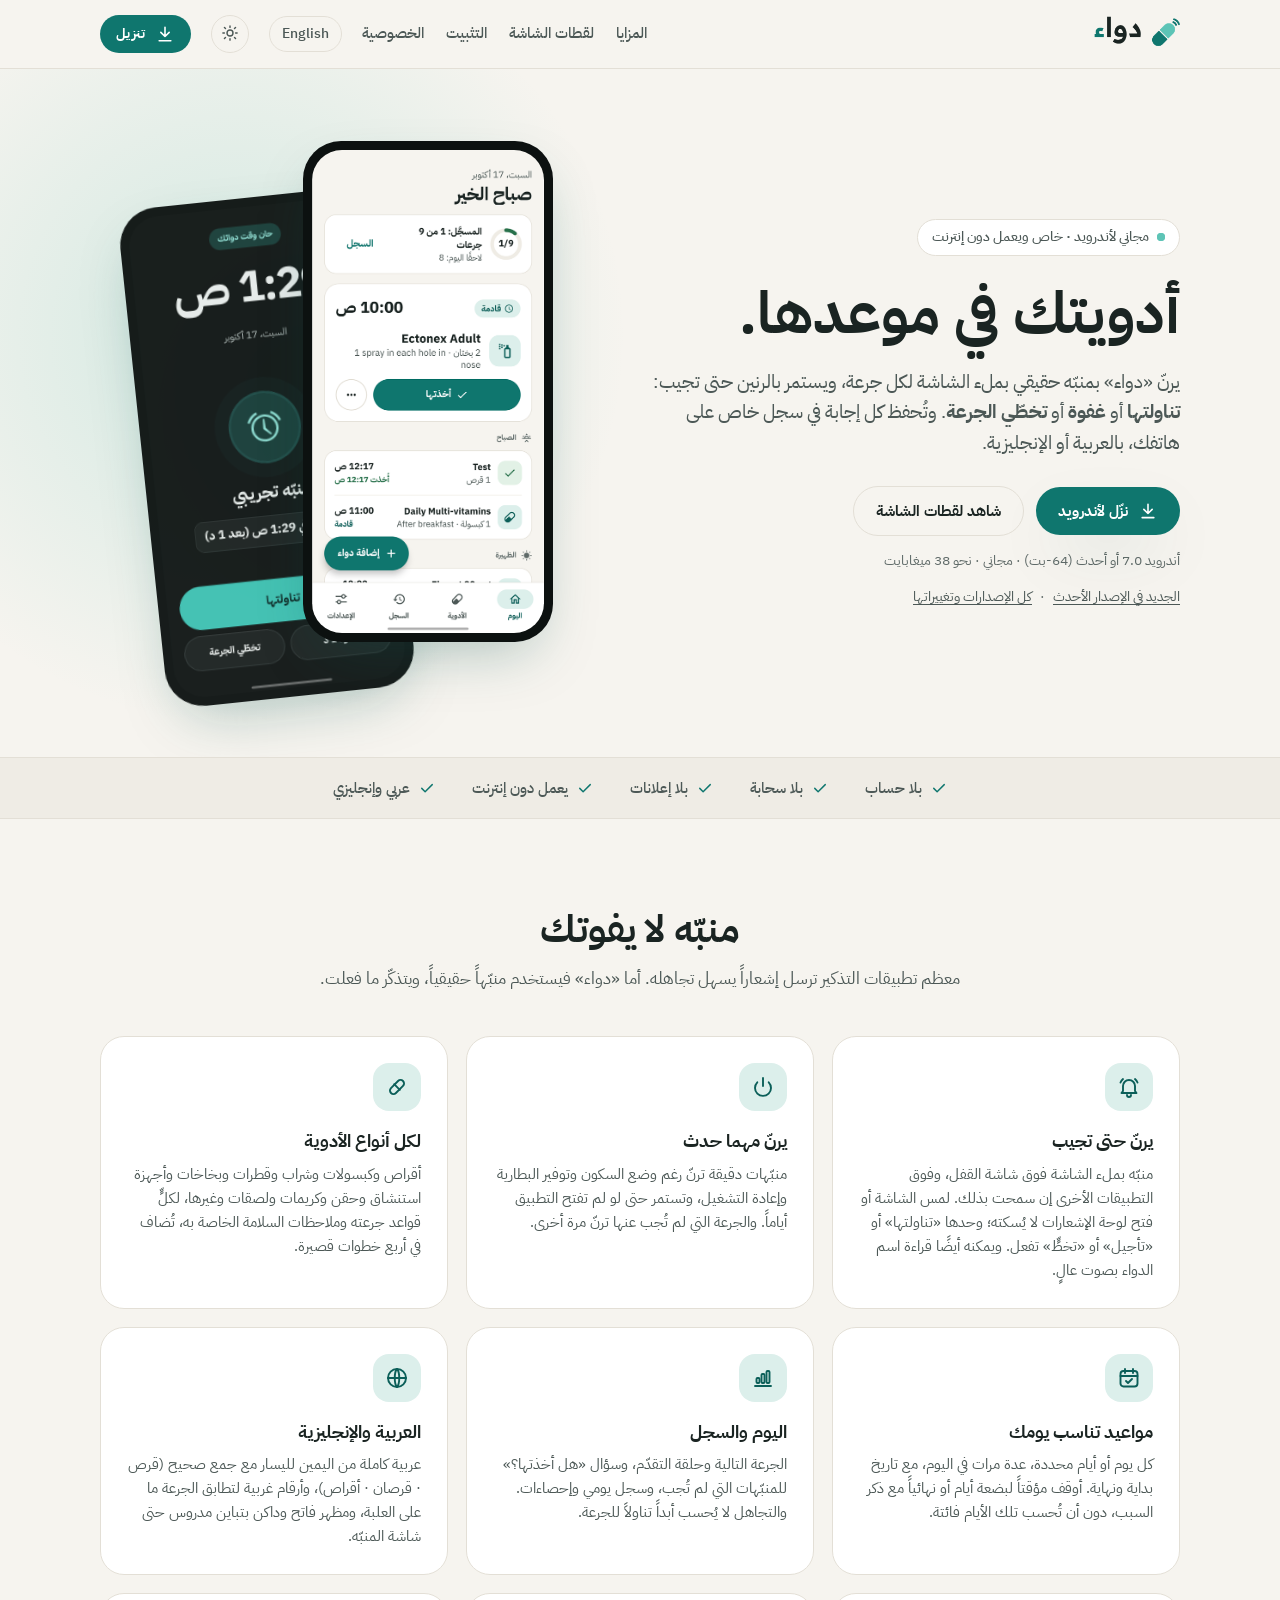
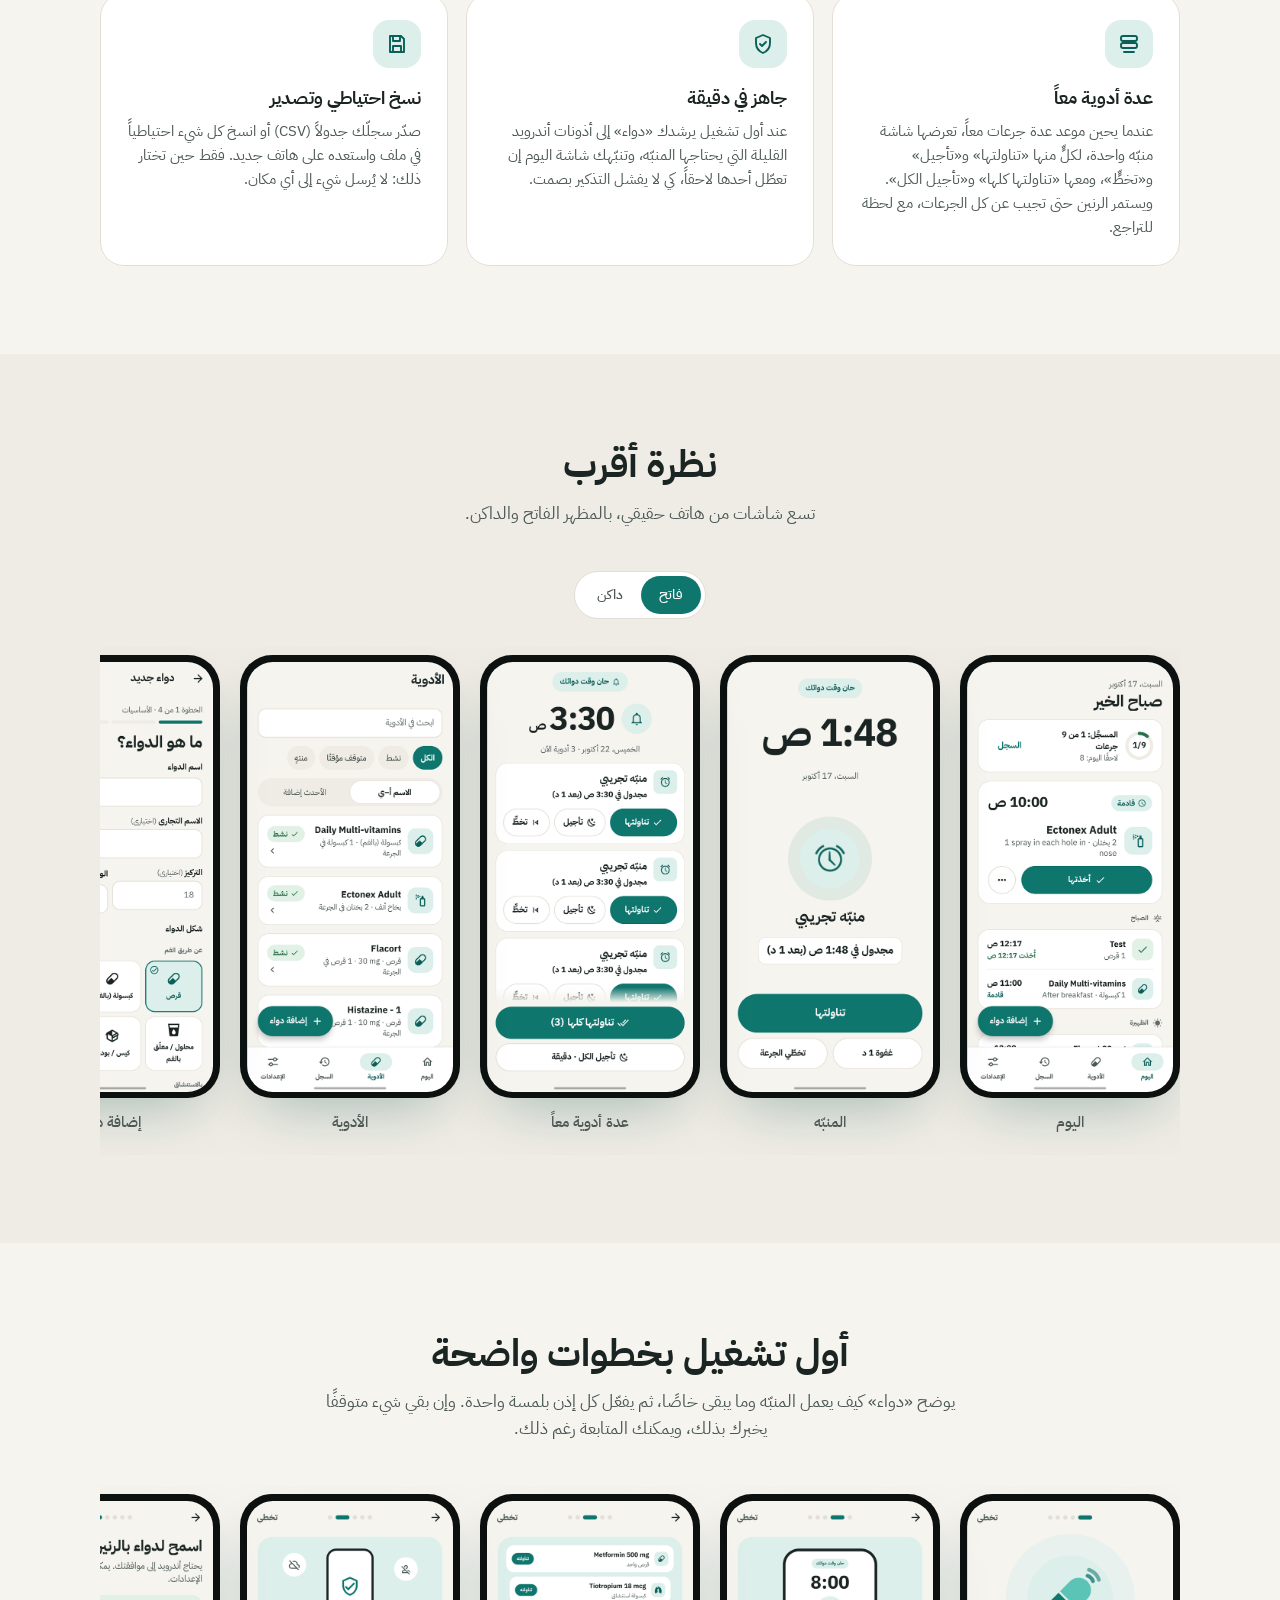
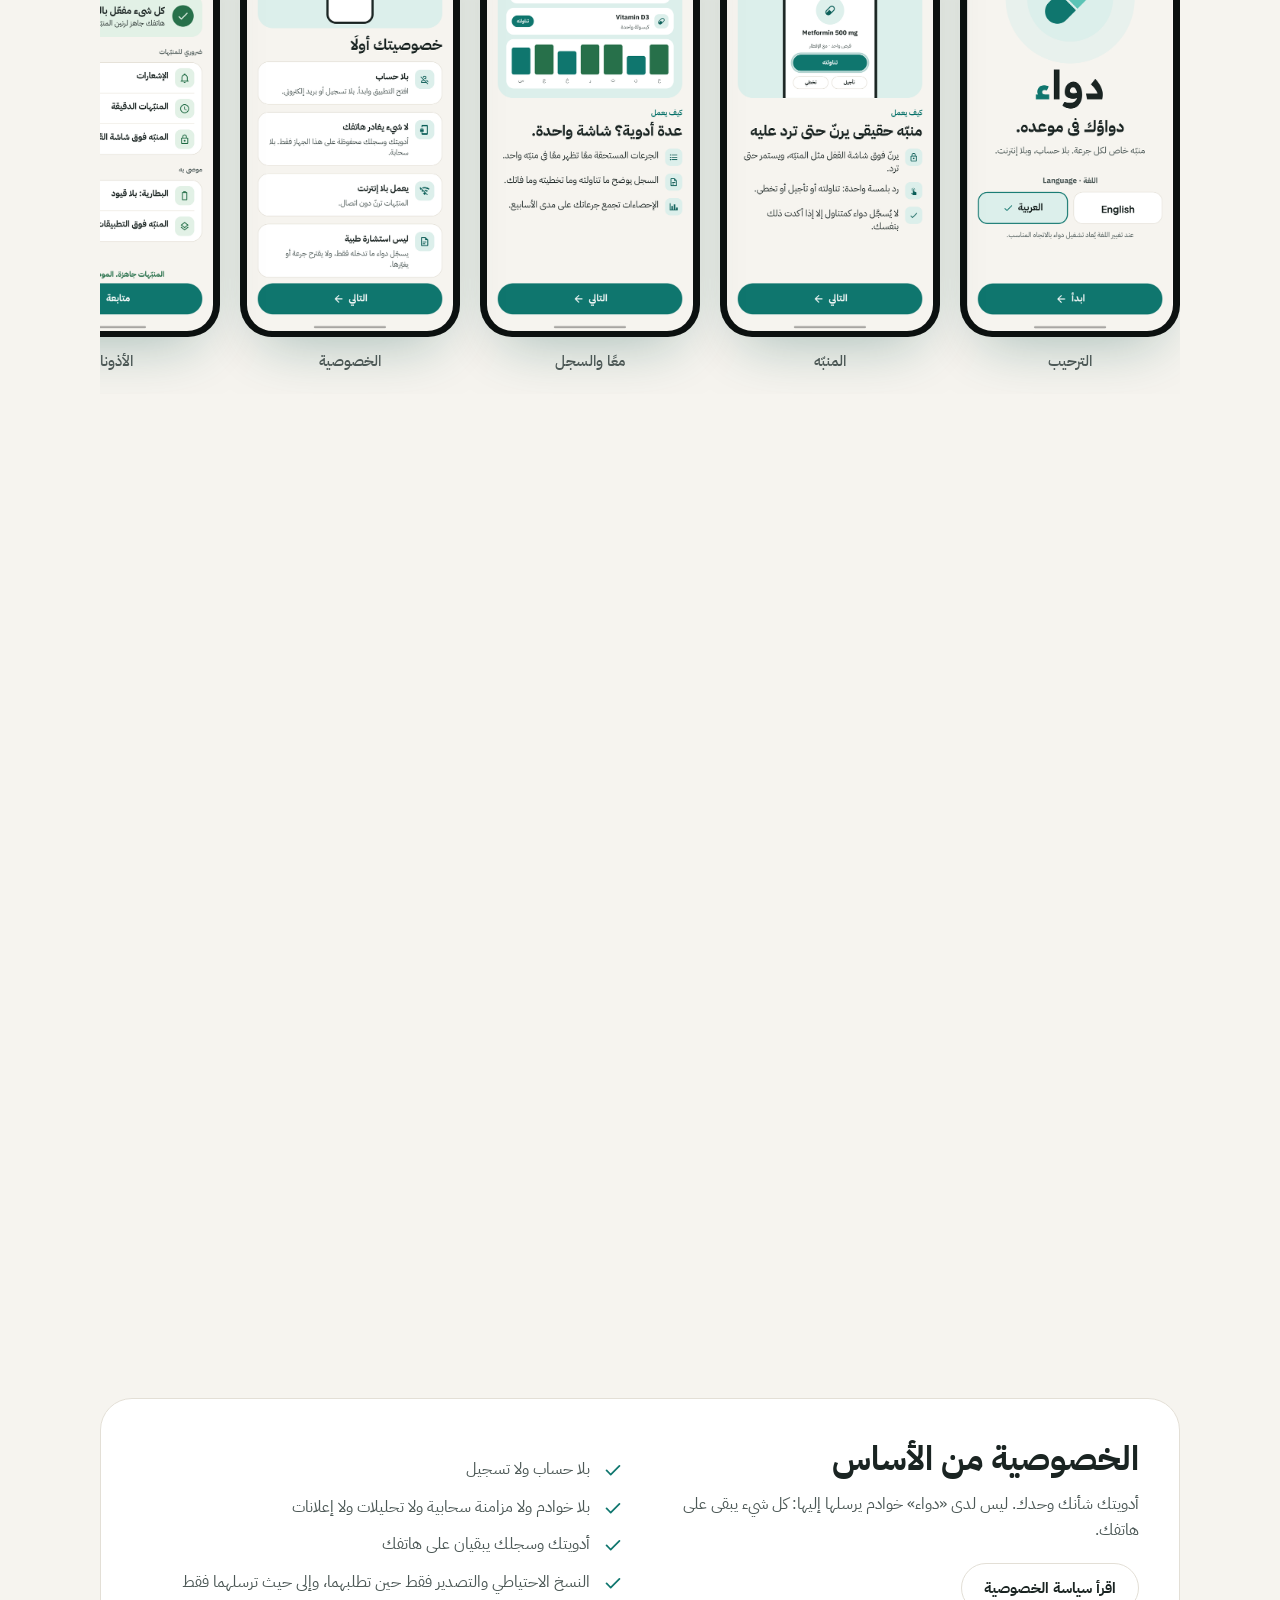
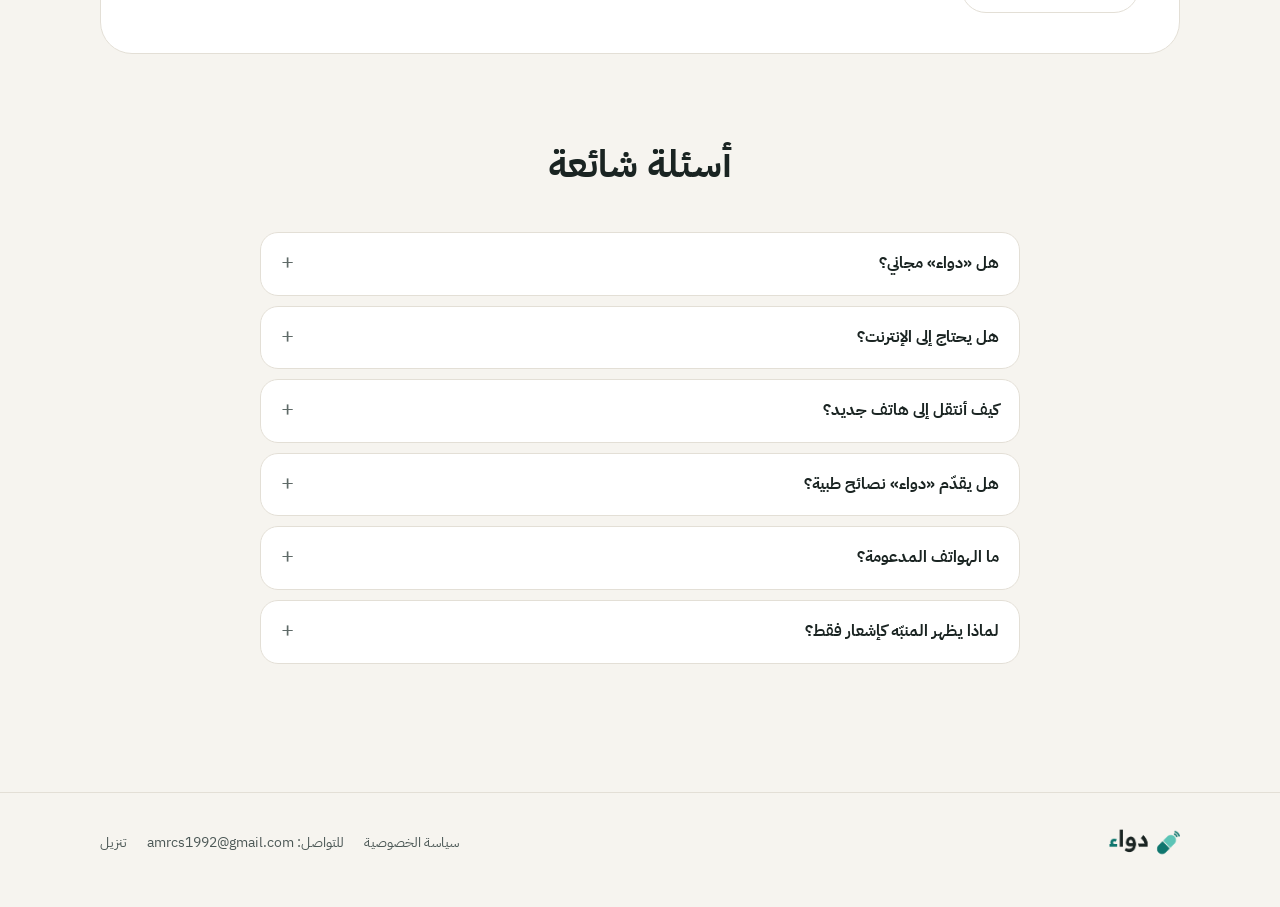
==== commit 54314be0: "Hero motion and section hovers The hero text rises in line by line, the phones float, the alarm phon" ====
--- a/ar/index.html
+++ b/ar/index.html
@@ -156,6 +156,37 @@
     document.querySelectorAll('.seg button').forEach((b) => b.addEventListener('click', () => showShots(b.dataset.theme)));
     if (isDark()) showShots('dark');
     document.addEventListener('themechange', (e) => showShots(e.detail));
+    // Gentle motion: sections rise into view and the hero phones lean toward the pointer. Off for reduced motion.
+    if (!matchMedia('(prefers-reduced-motion: reduce)').matches) {
+      if ('IntersectionObserver' in window) {
+        const io = new IntersectionObserver(
+          (entries) => entries.forEach((e) => {
+            if (!e.isIntersecting) return;
+            e.target.classList.add('in');
+            io.unobserve(e.target);
+          }),
+          { rootMargin: '0px 0px -8% 0px' }
+        );
+        document.querySelectorAll('.section-head, .feature, .gallery, .download-card, .steps li, .note, .privacy-band, .faq details').forEach((el) => {
+          el.style.setProperty('--d', ([...el.parentElement.children].indexOf(el) % 3) * 0.1 + 's');
+          el.classList.add('reveal');
+          io.observe(el);
+        });
+      }
+      const hero = document.querySelector('.hero');
+      const phones = document.querySelector('.phones');
+      if (matchMedia('(hover: hover) and (pointer: fine)').matches) {
+        hero.addEventListener('pointermove', (e) => {
+          const r = hero.getBoundingClientRect();
+          phones.style.setProperty('--mx', (((e.clientX - r.left) / r.width) * 2 - 1).toFixed(3));
+          phones.style.setProperty('--my', (((e.clientY - r.top) / r.height) * 2 - 1).toFixed(3));
+        });
+        hero.addEventListener('pointerleave', () => {
+          phones.style.setProperty('--mx', 0);
+          phones.style.setProperty('--my', 0);
+        });
+      }
+    }
     // Latest release facts (version, size, checksum) from GitHub; the page works without them.
     // Dawa2 shows Western digits in Arabic too, so doses and versions match the label.
     fetch('https://api.github.com/repos/amrcs92/dawa2-site/releases/latest')
--- a/style.css
+++ b/style.css
@@ -151,9 +151,17 @@
   background: #0c1110; box-shadow: var(--shadow);
 }
 .phone img { border-radius: 30px; }
-.phone.front { inset-inline-start: 10%; top: 0; z-index: 2; }
-.phone.back { inset-inline-start: 42%; top: 56px; transform: rotate(6deg); opacity: 0.96; }
-[dir='rtl'] .phone.back { transform: rotate(-6deg); }
+/* --mx / --my (-1…1) follow the pointer over the hero; the phones lean toward it at different depths. */
+.phones .phone { transition: transform 0.5s cubic-bezier(0.2, 0.7, 0.2, 1); }
+.phone.front {
+  inset-inline-start: 10%; top: 0; z-index: 2;
+  transform: translate3d(calc(var(--mx, 0) * 14px), calc(var(--my, 0) * 10px), 0);
+}
+.phone.back {
+  inset-inline-start: 42%; top: 56px; z-index: 1; opacity: 0.96;
+  transform: translate3d(calc(var(--mx, 0) * -9px), calc(var(--my, 0) * -6px), 0) rotate(6deg);
+}
+[dir='rtl'] .phone.back { transform: translate3d(calc(var(--mx, 0) * -9px), calc(var(--my, 0) * -6px), 0) rotate(-6deg); }
 
 /* ── Trust strip ─────────────────────────────────────── */
 .trust { border-block: 1px solid var(--line); background: var(--bg2); }
@@ -292,3 +300,126 @@
 .whats-new li + li { margin-top: 4px; }
 .download-card .all-versions { margin: 0 0 14px; font-size: 14px; }
 .download-card .all-versions a { color: var(--hero-ink); text-decoration: underline; text-underline-offset: 3px; }
+
+/* ── Motion ──────────────────────────────────────────── */
+@keyframes rise { from { opacity: 0; transform: translateY(18px); } }
+@keyframes reveal { from { opacity: 0; translate: 0 28px; } to { opacity: 1; translate: none; } }
+@keyframes float { 50% { translate: 0 -12px; } }
+/* The back phone shows the alarm screen, so it buzzes now and then. */
+@keyframes buzz {
+  0%, 12%, 100% { rotate: 0deg; }
+  2%, 6%, 10% { rotate: -2deg; }
+  4%, 8% { rotate: 2deg; }
+}
+@keyframes ping { 75%, 100% { transform: scale(2.8); opacity: 0; } }
+@keyframes breathe { 50% { transform: translate(-50%, -50%) scale(1.12); opacity: 0.75; } }
+@keyframes drift { to { transform: translate(-8%, 10%) scale(1.15); } }
+@keyframes nudge { 50% { transform: translateY(3px); } }
+
+/* Hero: text rises in line by line, the phones follow, then float. */
+.hero { position: relative; isolation: isolate; }
+.hero::before {
+  content: ''; position: absolute; z-index: -1; inset-block-start: -18%; inset-inline-end: -12%;
+  width: 62vw; height: 62vw; max-width: 780px; max-height: 780px; border-radius: 50%;
+  background: radial-gradient(closest-side, color-mix(in srgb, var(--mint) 24%, transparent), transparent);
+  animation: drift 16s ease-in-out infinite alternate;
+}
+.hero .container > div:first-child > * { animation: rise 0.8s cubic-bezier(0.2, 0.7, 0.2, 1) backwards; }
+.hero .container > div:first-child > :nth-child(2) { animation-delay: 0.08s; }
+.hero .container > div:first-child > :nth-child(3) { animation-delay: 0.16s; }
+.hero .container > div:first-child > :nth-child(4) { animation-delay: 0.24s; }
+.hero .container > div:first-child > :nth-child(n + 5) { animation-delay: 0.32s; }
+.phones { animation: rise 1s 0.3s cubic-bezier(0.2, 0.7, 0.2, 1) backwards; }
+.phones::before {
+  content: ''; position: absolute; z-index: 0; left: 50%; top: 50%; width: 82%; aspect-ratio: 1;
+  border-radius: 50%; transform: translate(-50%, -50%);
+  background: radial-gradient(closest-side, color-mix(in srgb, var(--primary) 30%, transparent), transparent);
+  filter: blur(8px); animation: breathe 7s ease-in-out infinite;
+}
+.phones .phone.front { animation: float 6s ease-in-out infinite; }
+.phones .phone.back { animation: float 6s -3s ease-in-out infinite, buzz 5s 1.6s ease-in-out infinite; }
+.eyebrow .dot { position: relative; }
+.eyebrow .dot::after {
+  content: ''; position: absolute; inset: 0; border-radius: 50%; background: var(--mint);
+  animation: ping 2.2s cubic-bezier(0, 0, 0.2, 1) infinite;
+}
+
+/* Sections rise into view as you scroll (the script adds .reveal, so nothing hides without it). */
+.reveal { opacity: 0; }
+.reveal.in { animation: reveal 0.8s var(--d, 0s) cubic-bezier(0.2, 0.7, 0.2, 1) both; }
+
+/* Buttons and links */
+.btn-primary { position: relative; overflow: hidden; }
+.btn-primary::after {
+  content: ''; position: absolute; inset: 0; pointer-events: none;
+  background: linear-gradient(105deg, transparent 35%, rgba(255, 255, 255, 0.35) 50%, transparent 65%);
+  transform: translateX(-120%); transition: transform 0.6s ease;
+}
+.btn-ghost { transition: transform 0.15s ease, border-color 0.2s ease, background-color 0.2s ease; }
+.links a {
+  background: linear-gradient(currentColor, currentColor) no-repeat 0 100% / 0 2px;
+  transition: color 0.2s ease, background-size 0.3s ease; padding-bottom: 2px;
+}
+[dir='rtl'] .links a { background-position: 100% 100%; }
+.theme-toggle, .lang-switch { transition: color 0.2s ease, border-color 0.2s ease, transform 0.4s ease; }
+
+/* Cards and lists */
+.feature { transition: transform 0.3s ease, box-shadow 0.3s ease, border-color 0.3s ease; }
+.feature .icon { transition: background-color 0.3s ease, color 0.3s ease, transform 0.4s cubic-bezier(0.34, 1.56, 0.64, 1); }
+.trust li svg, .checks li svg { transition: transform 0.35s cubic-bezier(0.34, 1.56, 0.64, 1); }
+.trust li, .checks li, .gallery figcaption { transition: color 0.2s ease; }
+.gallery .phone { transition: transform 0.35s cubic-bezier(0.2, 0.7, 0.2, 1), box-shadow 0.35s ease; }
+.download-card { transition: transform 0.35s ease, box-shadow 0.35s ease; }
+.facts div { transition: background-color 0.2s ease; }
+.steps li { transition: transform 0.3s ease, border-color 0.3s ease, box-shadow 0.3s ease; }
+.steps li::before { transition: transform 0.35s cubic-bezier(0.34, 1.56, 0.64, 1); }
+.privacy-band { transition: border-color 0.3s ease, box-shadow 0.3s ease; }
+.faq details { transition: border-color 0.2s ease, box-shadow 0.2s ease; }
+.faq summary { transition: color 0.2s ease; }
+.faq summary::after { content: '+'; transition: transform 0.3s ease; }
+.faq details[open] summary::after { content: '+'; transform: rotate(45deg); }
+.faq details[open] p { animation: rise 0.35s ease; }
+
+@media (hover: hover) {
+  .btn-primary:hover { box-shadow: 0 28px 60px -18px color-mix(in srgb, var(--primary) 70%, transparent); }
+  .btn-primary:hover::after { transform: translateX(120%); }
+  .btn-primary:hover svg { animation: nudge 0.8s ease-in-out infinite; }
+  .btn-ghost:hover { border-color: var(--primary); background: var(--soft); color: var(--on-soft); }
+  .links a:hover { background-size: 100% 2px; }
+  .theme-toggle:hover { border-color: var(--primary); transform: rotate(20deg); }
+  .lang-switch:hover { color: var(--ink); border-color: var(--primary); }
+
+  .trust li:hover { color: var(--ink); }
+  .trust li:hover svg { transform: scale(1.25); }
+
+  .feature:hover {
+    transform: translateY(-6px); box-shadow: var(--shadow);
+    border-color: color-mix(in srgb, var(--primary) 45%, var(--line));
+  }
+  .feature:hover .icon { background: var(--primary); color: var(--on-primary); transform: scale(1.08) rotate(-6deg); }
+
+  .gallery figure:hover .phone { transform: translateY(-6px) scale(1.02); }
+  .gallery figure:hover figcaption { color: var(--ink); }
+
+  .download-card:hover { transform: translateY(-4px); box-shadow: 0 32px 70px -22px rgba(11, 79, 74, 0.55); }
+  .facts div:hover { background: rgba(255, 255, 255, 0.14); }
+
+  .steps li:hover {
+    transform: translateX(4px); box-shadow: var(--shadow);
+    border-color: color-mix(in srgb, var(--primary) 45%, var(--line));
+  }
+  [dir='rtl'] .steps li:hover { transform: translateX(-4px); }
+  .steps li:hover::before { transform: scale(1.15); }
+
+  .privacy-band:hover { border-color: color-mix(in srgb, var(--primary) 35%, var(--line)); box-shadow: var(--shadow); }
+  .checks li:hover { color: var(--ink); }
+  .checks li:hover svg { transform: scale(1.2) rotate(-8deg); }
+
+  .faq details:hover { border-color: color-mix(in srgb, var(--primary) 45%, var(--line)); }
+  .faq summary:hover { color: var(--primary); }
+}
+
+@media (prefers-reduced-motion: reduce) {
+  *, *::before, *::after { animation: none !important; transition: none !important; }
+  html { scroll-behavior: auto; }
+}
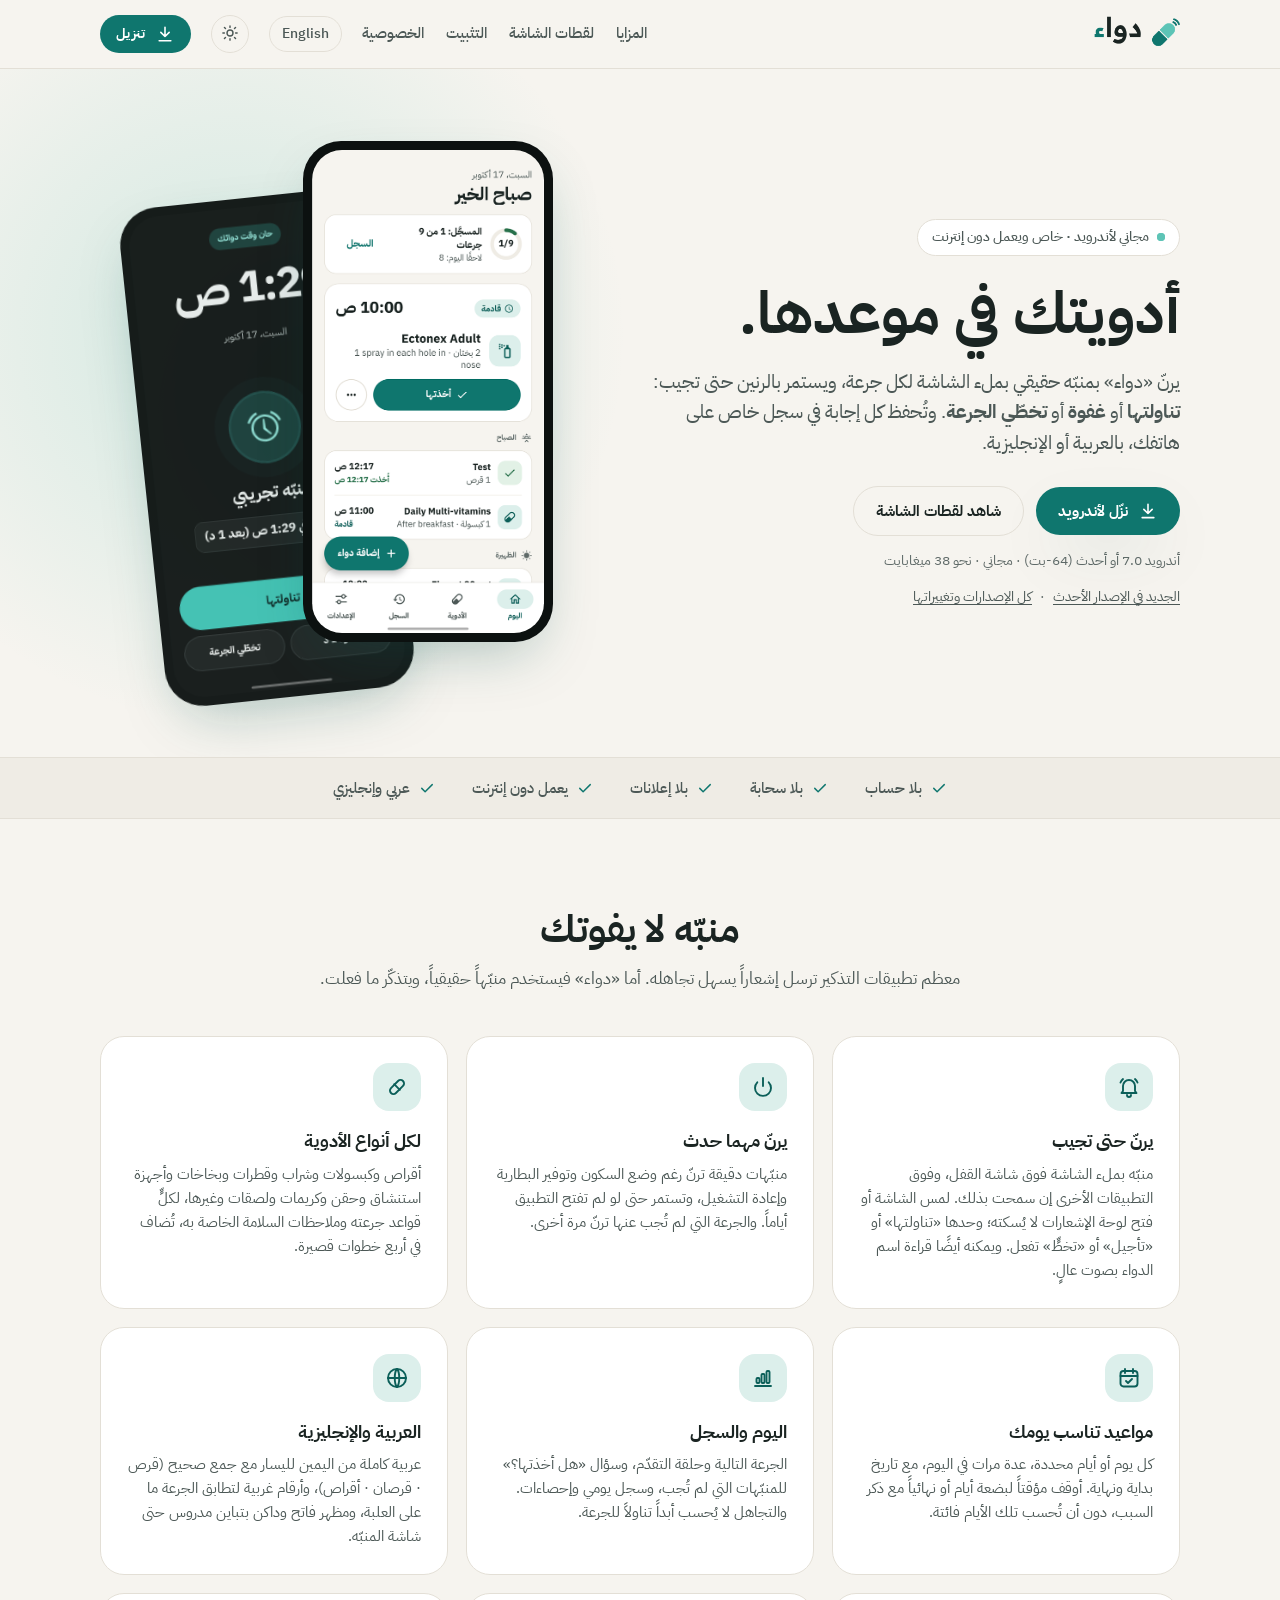
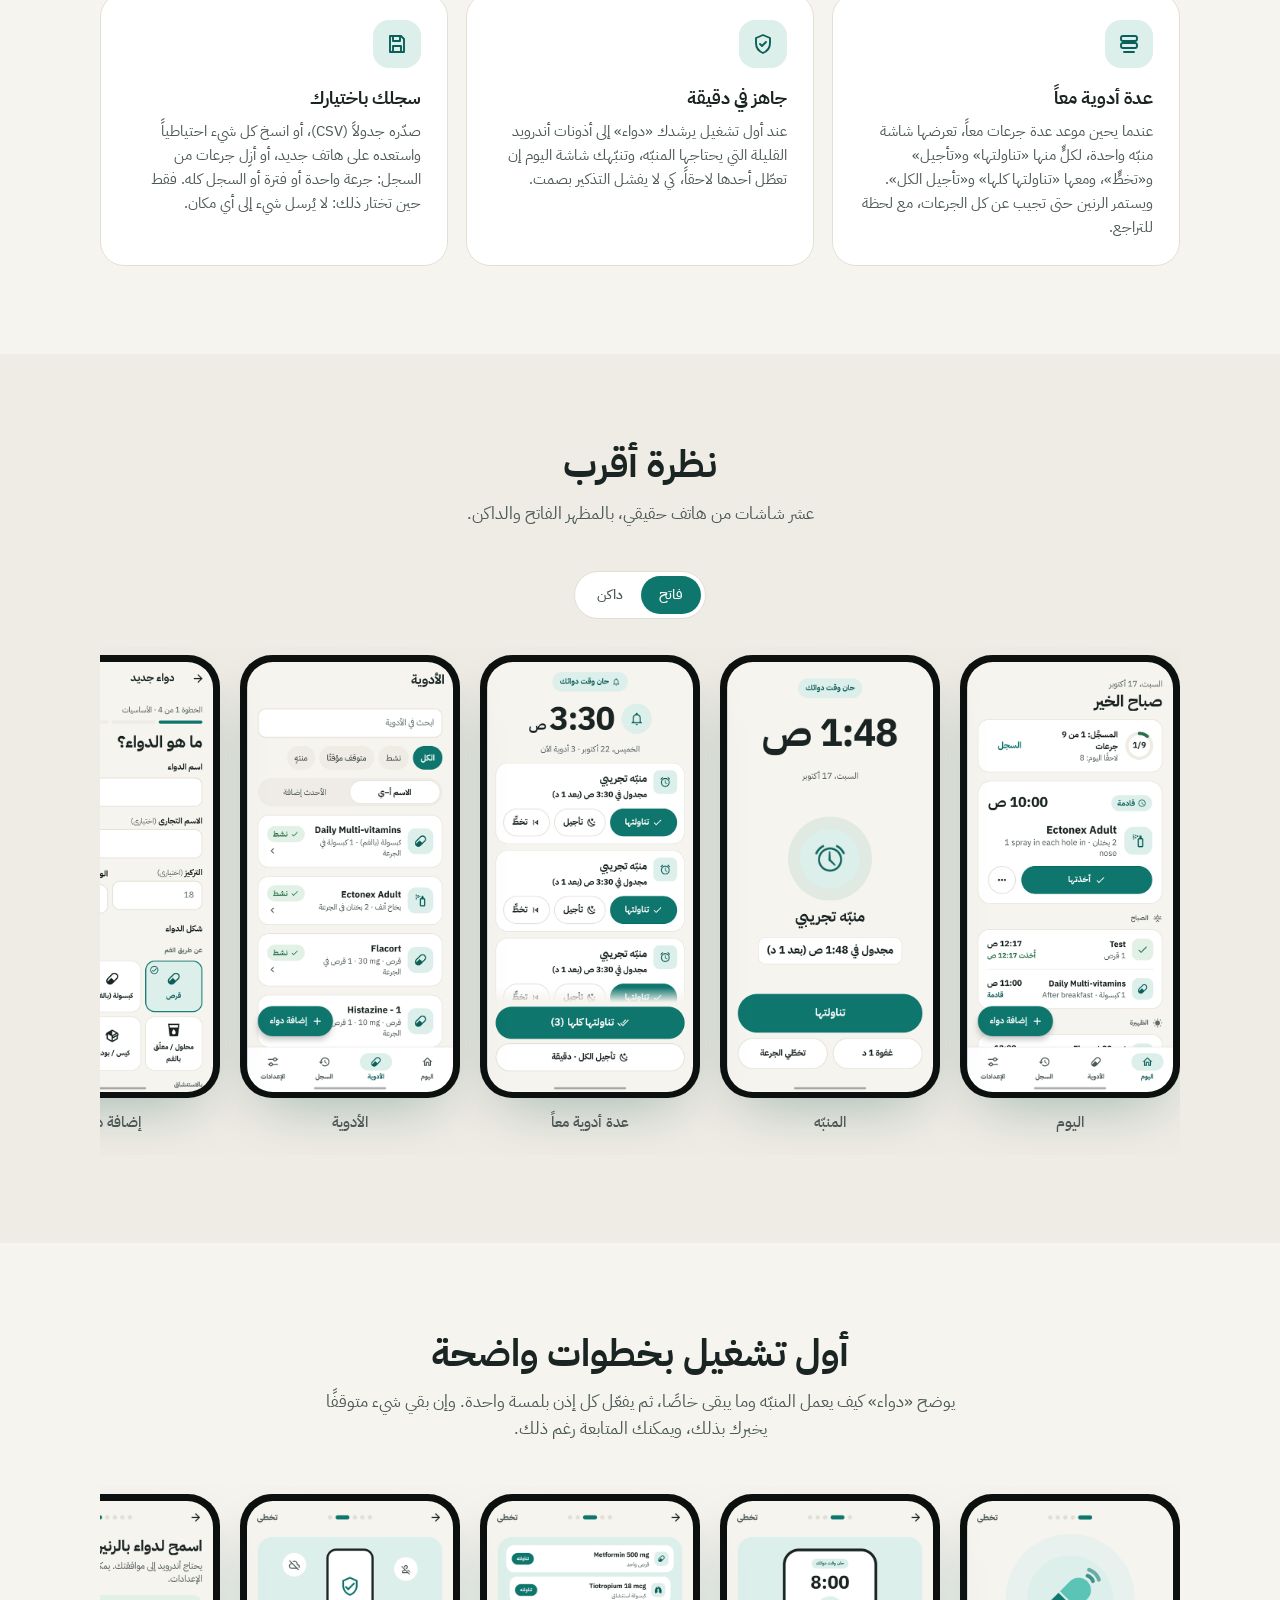
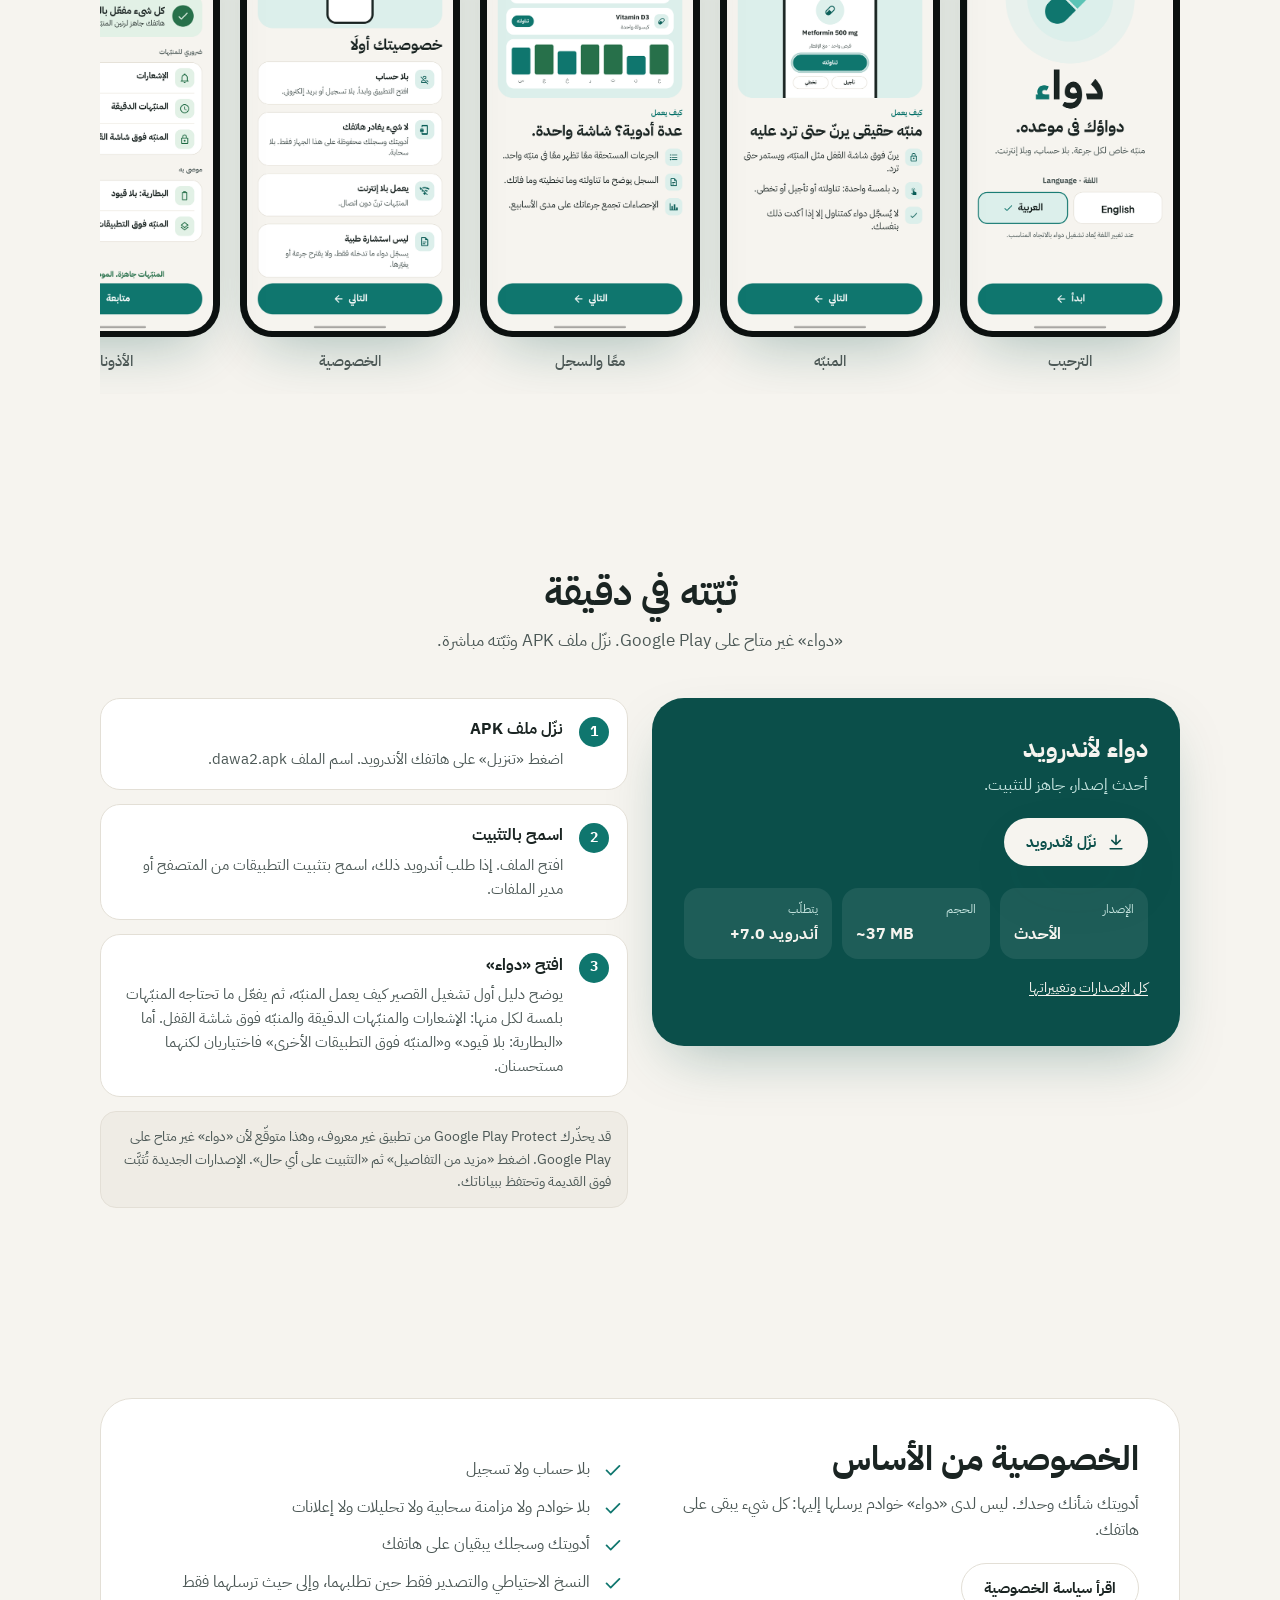
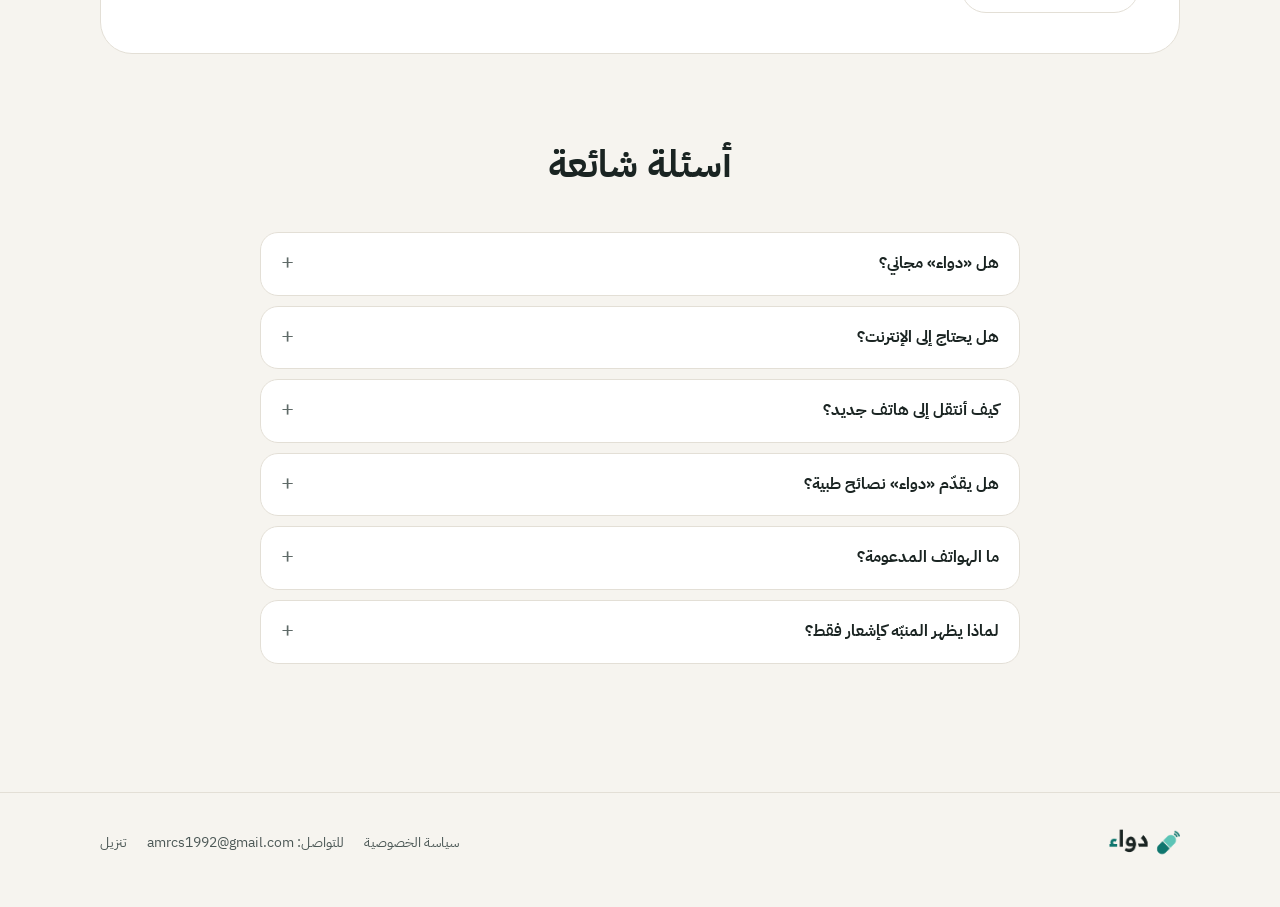
==== commit 508bc88e: "v0.1.11: Remove history in the gallery; new Delete medicine sheet Gallery (EN/AR, light/dark): the R" ====
--- a/ar/index.html
+++ b/ar/index.html
@@ -53,18 +53,18 @@
     <section class="block" id="features">
       <div class="container">
         <div class="section-head"><h2>منبّه لا يفوتك</h2><p>معظم تطبيقات التذكير ترسل إشعاراً يسهل تجاهله. أما «دواء» فيستخدم منبّهاً حقيقياً، ويتذكّر ما فعلت.</p></div>
-        <div class="features"><div class="feature"><div class="icon"><svg viewBox="0 0 24 24" fill="none" stroke="currentColor" stroke-width="1.9" stroke-linecap="round" stroke-linejoin="round" aria-hidden="true"><path d="M6 16V11a6 6 0 0 1 12 0v5l1.5 2h-15z"/><path d="M10 20a2 2 0 0 0 4 0"/><path d="M3.5 7.5A9 9 0 0 1 6 4M20.5 7.5A9 9 0 0 0 18 4"/></svg></div><h3>يرنّ حتى تجيب</h3><p>منبّه بملء الشاشة فوق شاشة القفل، وفوق التطبيقات الأخرى إن سمحت بذلك. لمس الشاشة أو فتح لوحة الإشعارات لا يُسكته؛ وحدها «تناولتها» أو «تأجيل» أو «تخطٍّ» تفعل. ويمكنه أيضًا قراءة اسم الدواء بصوت عالٍ.</p></div><div class="feature"><div class="icon"><svg viewBox="0 0 24 24" fill="none" stroke="currentColor" stroke-width="1.9" stroke-linecap="round" stroke-linejoin="round" aria-hidden="true"><path d="M12 3v8"/><path d="M6.3 7.3a8 8 0 1 0 11.4 0"/></svg></div><h3>يرنّ مهما حدث</h3><p>منبّهات دقيقة ترنّ رغم وضع السكون وتوفير البطارية وإعادة التشغيل، وتستمر حتى لو لم تفتح التطبيق أياماً. والجرعة التي لم تُجب عنها ترنّ مرة أخرى.</p></div><div class="feature"><div class="icon"><svg viewBox="0 0 24 24" fill="none" stroke="currentColor" stroke-width="1.9" stroke-linecap="round" stroke-linejoin="round" aria-hidden="true"><rect x="3.5" y="8.5" width="17" height="7" rx="3.5" transform="rotate(-45 12 12)"/><path d="m9.2 9.2 5.6 5.6"/></svg></div><h3>لكل أنواع الأدوية</h3><p>أقراص وكبسولات وشراب وقطرات وبخاخات وأجهزة استنشاق وحقن وكريمات ولصقات وغيرها، لكلٍّ قواعد جرعته وملاحظات السلامة الخاصة به، تُضاف في أربع خطوات قصيرة.</p></div><div class="feature"><div class="icon"><svg viewBox="0 0 24 24" fill="none" stroke="currentColor" stroke-width="1.9" stroke-linecap="round" stroke-linejoin="round" aria-hidden="true"><rect x="3.5" y="5" width="17" height="15.5" rx="3"/><path d="M3.5 10h17M8 3v4M16 3v4"/><path d="m9 15 2 2 4-4"/></svg></div><h3>مواعيد تناسب يومك</h3><p>كل يوم أو أيام محددة، عدة مرات في اليوم، مع تاريخ بداية ونهاية. أوقف مؤقتاً لبضعة أيام أو نهائياً مع ذكر السبب، دون أن تُحسب تلك الأيام فائتة.</p></div><div class="feature"><div class="icon"><svg viewBox="0 0 24 24" fill="none" stroke="currentColor" stroke-width="1.9" stroke-linecap="round" stroke-linejoin="round" aria-hidden="true"><path d="M4 20h16"/><rect x="5.5" y="12" width="3" height="5" rx="1"/><rect x="10.5" y="8" width="3" height="9" rx="1"/><rect x="15.5" y="5" width="3" height="12" rx="1"/></svg></div><h3>اليوم والسجل</h3><p>الجرعة التالية وحلقة التقدّم، وسؤال «هل أخذتها؟» للمنبّهات التي لم تُجب، وسجل يومي وإحصاءات. والتجاهل لا يُحسب أبداً تناولاً للجرعة.</p></div><div class="feature"><div class="icon"><svg viewBox="0 0 24 24" fill="none" stroke="currentColor" stroke-width="1.9" stroke-linecap="round" stroke-linejoin="round" aria-hidden="true"><circle cx="12" cy="12" r="9"/><path d="M3 12h18M12 3c3 3.2 3 14.8 0 18M12 3c-3 3.2-3 14.8 0 18"/></svg></div><h3>العربية والإنجليزية</h3><p>عربية كاملة من اليمين لليسار مع جمع صحيح (قرص · قرصان · أقراص)، وأرقام غربية لتطابق الجرعة ما على العلبة، ومظهر فاتح وداكن بتباين مدروس حتى شاشة المنبّه.</p></div><div class="feature"><div class="icon"><svg viewBox="0 0 24 24" fill="none" stroke="currentColor" stroke-width="1.9" stroke-linecap="round" stroke-linejoin="round" aria-hidden="true"><rect x="4" y="4" width="16" height="5" rx="2"/><rect x="4" y="11" width="16" height="5" rx="2"/><path d="M7 20h10"/></svg></div><h3>عدة أدوية معاً</h3><p>عندما يحين موعد عدة جرعات معاً، تعرضها شاشة منبّه واحدة، لكلٍّ منها «تناولتها» و«تأجيل» و«تخطٍّ»، ومعها «تناولتها كلها» و«تأجيل الكل». ويستمر الرنين حتى تجيب عن كل الجرعات، مع لحظة للتراجع.</p></div><div class="feature"><div class="icon"><svg viewBox="0 0 24 24" fill="none" stroke="currentColor" stroke-width="1.9" stroke-linecap="round" stroke-linejoin="round" aria-hidden="true"><path d="M12 3 5 6v5c0 4.5 3 8.3 7 10 4-1.7 7-5.5 7-10V6z"/><path d="m9 12 2 2 4-4"/></svg></div><h3>جاهز في دقيقة</h3><p>عند أول تشغيل يرشدك «دواء» إلى أذونات أندرويد القليلة التي يحتاجها المنبّه، وتنبّهك شاشة اليوم إن تعطّل أحدها لاحقاً، كي لا يفشل التذكير بصمت.</p></div><div class="feature"><div class="icon"><svg viewBox="0 0 24 24" fill="none" stroke="currentColor" stroke-width="1.9" stroke-linecap="round" stroke-linejoin="round" aria-hidden="true"><path d="M5 4h11l3 3v13H5z"/><path d="M8 4v5h7V4M8 20v-6h8v6"/></svg></div><h3>نسخ احتياطي وتصدير</h3><p>صدّر سجلّك جدولاً (CSV) أو انسخ كل شيء احتياطياً في ملف واستعده على هاتف جديد. فقط حين تختار ذلك: لا يُرسل شيء إلى أي مكان.</p></div></div>
+        <div class="features"><div class="feature"><div class="icon"><svg viewBox="0 0 24 24" fill="none" stroke="currentColor" stroke-width="1.9" stroke-linecap="round" stroke-linejoin="round" aria-hidden="true"><path d="M6 16V11a6 6 0 0 1 12 0v5l1.5 2h-15z"/><path d="M10 20a2 2 0 0 0 4 0"/><path d="M3.5 7.5A9 9 0 0 1 6 4M20.5 7.5A9 9 0 0 0 18 4"/></svg></div><h3>يرنّ حتى تجيب</h3><p>منبّه بملء الشاشة فوق شاشة القفل، وفوق التطبيقات الأخرى إن سمحت بذلك. لمس الشاشة أو فتح لوحة الإشعارات لا يُسكته؛ وحدها «تناولتها» أو «تأجيل» أو «تخطٍّ» تفعل. ويمكنه أيضًا قراءة اسم الدواء بصوت عالٍ.</p></div><div class="feature"><div class="icon"><svg viewBox="0 0 24 24" fill="none" stroke="currentColor" stroke-width="1.9" stroke-linecap="round" stroke-linejoin="round" aria-hidden="true"><path d="M12 3v8"/><path d="M6.3 7.3a8 8 0 1 0 11.4 0"/></svg></div><h3>يرنّ مهما حدث</h3><p>منبّهات دقيقة ترنّ رغم وضع السكون وتوفير البطارية وإعادة التشغيل، وتستمر حتى لو لم تفتح التطبيق أياماً. والجرعة التي لم تُجب عنها ترنّ مرة أخرى.</p></div><div class="feature"><div class="icon"><svg viewBox="0 0 24 24" fill="none" stroke="currentColor" stroke-width="1.9" stroke-linecap="round" stroke-linejoin="round" aria-hidden="true"><rect x="3.5" y="8.5" width="17" height="7" rx="3.5" transform="rotate(-45 12 12)"/><path d="m9.2 9.2 5.6 5.6"/></svg></div><h3>لكل أنواع الأدوية</h3><p>أقراص وكبسولات وشراب وقطرات وبخاخات وأجهزة استنشاق وحقن وكريمات ولصقات وغيرها، لكلٍّ قواعد جرعته وملاحظات السلامة الخاصة به، تُضاف في أربع خطوات قصيرة.</p></div><div class="feature"><div class="icon"><svg viewBox="0 0 24 24" fill="none" stroke="currentColor" stroke-width="1.9" stroke-linecap="round" stroke-linejoin="round" aria-hidden="true"><rect x="3.5" y="5" width="17" height="15.5" rx="3"/><path d="M3.5 10h17M8 3v4M16 3v4"/><path d="m9 15 2 2 4-4"/></svg></div><h3>مواعيد تناسب يومك</h3><p>كل يوم أو أيام محددة، عدة مرات في اليوم، مع تاريخ بداية ونهاية. أوقف مؤقتاً لبضعة أيام أو نهائياً مع ذكر السبب، دون أن تُحسب تلك الأيام فائتة.</p></div><div class="feature"><div class="icon"><svg viewBox="0 0 24 24" fill="none" stroke="currentColor" stroke-width="1.9" stroke-linecap="round" stroke-linejoin="round" aria-hidden="true"><path d="M4 20h16"/><rect x="5.5" y="12" width="3" height="5" rx="1"/><rect x="10.5" y="8" width="3" height="9" rx="1"/><rect x="15.5" y="5" width="3" height="12" rx="1"/></svg></div><h3>اليوم والسجل</h3><p>الجرعة التالية وحلقة التقدّم، وسؤال «هل أخذتها؟» للمنبّهات التي لم تُجب، وسجل يومي وإحصاءات. والتجاهل لا يُحسب أبداً تناولاً للجرعة.</p></div><div class="feature"><div class="icon"><svg viewBox="0 0 24 24" fill="none" stroke="currentColor" stroke-width="1.9" stroke-linecap="round" stroke-linejoin="round" aria-hidden="true"><circle cx="12" cy="12" r="9"/><path d="M3 12h18M12 3c3 3.2 3 14.8 0 18M12 3c-3 3.2-3 14.8 0 18"/></svg></div><h3>العربية والإنجليزية</h3><p>عربية كاملة من اليمين لليسار مع جمع صحيح (قرص · قرصان · أقراص)، وأرقام غربية لتطابق الجرعة ما على العلبة، ومظهر فاتح وداكن بتباين مدروس حتى شاشة المنبّه.</p></div><div class="feature"><div class="icon"><svg viewBox="0 0 24 24" fill="none" stroke="currentColor" stroke-width="1.9" stroke-linecap="round" stroke-linejoin="round" aria-hidden="true"><rect x="4" y="4" width="16" height="5" rx="2"/><rect x="4" y="11" width="16" height="5" rx="2"/><path d="M7 20h10"/></svg></div><h3>عدة أدوية معاً</h3><p>عندما يحين موعد عدة جرعات معاً، تعرضها شاشة منبّه واحدة، لكلٍّ منها «تناولتها» و«تأجيل» و«تخطٍّ»، ومعها «تناولتها كلها» و«تأجيل الكل». ويستمر الرنين حتى تجيب عن كل الجرعات، مع لحظة للتراجع.</p></div><div class="feature"><div class="icon"><svg viewBox="0 0 24 24" fill="none" stroke="currentColor" stroke-width="1.9" stroke-linecap="round" stroke-linejoin="round" aria-hidden="true"><path d="M12 3 5 6v5c0 4.5 3 8.3 7 10 4-1.7 7-5.5 7-10V6z"/><path d="m9 12 2 2 4-4"/></svg></div><h3>جاهز في دقيقة</h3><p>عند أول تشغيل يرشدك «دواء» إلى أذونات أندرويد القليلة التي يحتاجها المنبّه، وتنبّهك شاشة اليوم إن تعطّل أحدها لاحقاً، كي لا يفشل التذكير بصمت.</p></div><div class="feature"><div class="icon"><svg viewBox="0 0 24 24" fill="none" stroke="currentColor" stroke-width="1.9" stroke-linecap="round" stroke-linejoin="round" aria-hidden="true"><path d="M5 4h11l3 3v13H5z"/><path d="M8 4v5h7V4M8 20v-6h8v6"/></svg></div><h3>سجلك باختيارك</h3><p>صدّره جدولاً (CSV)، أو انسخ كل شيء احتياطياً واستعده على هاتف جديد، أو أزِل جرعات من السجل: جرعة واحدة أو فترة أو السجل كله. فقط حين تختار ذلك: لا يُرسل شيء إلى أي مكان.</p></div></div>
       </div>
     </section>
 
     <section class="block" id="screenshots" style="background: var(--bg2)">
       <div class="container">
-        <div class="section-head"><h2>نظرة أقرب</h2><p>تسع شاشات من هاتف حقيقي، بالمظهر الفاتح والداكن.</p></div>
+        <div class="section-head"><h2>نظرة أقرب</h2><p>عشر شاشات من هاتف حقيقي، بالمظهر الفاتح والداكن.</p></div>
         <div class="gallery-bar"><div class="seg" role="group">
           <button type="button" data-theme="light" aria-pressed="true">فاتح</button>
           <button type="button" data-theme="dark" aria-pressed="false">داكن</button>
         </div></div>
-        <div class="gallery"><figure><div class="phone"><img loading="lazy" src="../assets/shots/ar-light-today.png" data-light="../assets/shots/ar-light-today.png" data-dark="../assets/shots/ar-dark-today.png" alt="اليوم" width="540" height="1125"></div><figcaption>اليوم</figcaption></figure><figure><div class="phone"><img loading="lazy" src="../assets/shots/ar-light-alarm.png" data-light="../assets/shots/ar-light-alarm.png" data-dark="../assets/shots/ar-dark-alarm.png" alt="المنبّه" width="540" height="1125"></div><figcaption>المنبّه</figcaption></figure><figure><div class="phone"><img loading="lazy" src="../assets/shots/ar-light-alarm-multi.png" data-light="../assets/shots/ar-light-alarm-multi.png" data-dark="../assets/shots/ar-dark-alarm-multi.png" alt="عدة أدوية معاً" width="540" height="1125"></div><figcaption>عدة أدوية معاً</figcaption></figure><figure><div class="phone"><img loading="lazy" src="../assets/shots/ar-light-medicines.png" data-light="../assets/shots/ar-light-medicines.png" data-dark="../assets/shots/ar-dark-medicines.png" alt="الأدوية" width="540" height="1125"></div><figcaption>الأدوية</figcaption></figure><figure><div class="phone"><img loading="lazy" src="../assets/shots/ar-light-add.png" data-light="../assets/shots/ar-light-add.png" data-dark="../assets/shots/ar-dark-add.png" alt="إضافة دواء" width="540" height="1125"></div><figcaption>إضافة دواء</figcaption></figure><figure><div class="phone"><img loading="lazy" src="../assets/shots/ar-light-insights.png" data-light="../assets/shots/ar-light-insights.png" data-dark="../assets/shots/ar-dark-insights.png" alt="الإحصاءات" width="540" height="1125"></div><figcaption>الإحصاءات</figcaption></figure><figure><div class="phone"><img loading="lazy" src="../assets/shots/ar-light-settings.png" data-light="../assets/shots/ar-light-settings.png" data-dark="../assets/shots/ar-dark-settings.png" alt="الإعدادات" width="540" height="1125"></div><figcaption>الإعدادات</figcaption></figure><figure><div class="phone"><img loading="lazy" src="../assets/shots/ar-light-settings-speak.png" data-light="../assets/shots/ar-light-settings-speak.png" data-dark="../assets/shots/ar-dark-settings-speak.png" alt="قراءة العنوان" width="540" height="1125"></div><figcaption>قراءة العنوان</figcaption></figure><figure><div class="phone"><img loading="lazy" src="../assets/shots/ar-light-medicine-delete.png" data-light="../assets/shots/ar-light-medicine-delete.png" data-dark="../assets/shots/ar-dark-medicine-delete.png" alt="حذف دواء" width="540" height="1125"></div><figcaption>حذف دواء</figcaption></figure></div>
+        <div class="gallery"><figure><div class="phone"><img loading="lazy" src="../assets/shots/ar-light-today.png" data-light="../assets/shots/ar-light-today.png" data-dark="../assets/shots/ar-dark-today.png" alt="اليوم" width="540" height="1125"></div><figcaption>اليوم</figcaption></figure><figure><div class="phone"><img loading="lazy" src="../assets/shots/ar-light-alarm.png" data-light="../assets/shots/ar-light-alarm.png" data-dark="../assets/shots/ar-dark-alarm.png" alt="المنبّه" width="540" height="1125"></div><figcaption>المنبّه</figcaption></figure><figure><div class="phone"><img loading="lazy" src="../assets/shots/ar-light-alarm-multi.png" data-light="../assets/shots/ar-light-alarm-multi.png" data-dark="../assets/shots/ar-dark-alarm-multi.png" alt="عدة أدوية معاً" width="540" height="1125"></div><figcaption>عدة أدوية معاً</figcaption></figure><figure><div class="phone"><img loading="lazy" src="../assets/shots/ar-light-medicines.png" data-light="../assets/shots/ar-light-medicines.png" data-dark="../assets/shots/ar-dark-medicines.png" alt="الأدوية" width="540" height="1125"></div><figcaption>الأدوية</figcaption></figure><figure><div class="phone"><img loading="lazy" src="../assets/shots/ar-light-add.png" data-light="../assets/shots/ar-light-add.png" data-dark="../assets/shots/ar-dark-add.png" alt="إضافة دواء" width="540" height="1125"></div><figcaption>إضافة دواء</figcaption></figure><figure><div class="phone"><img loading="lazy" src="../assets/shots/ar-light-insights.png" data-light="../assets/shots/ar-light-insights.png" data-dark="../assets/shots/ar-dark-insights.png" alt="الإحصاءات" width="540" height="1125"></div><figcaption>الإحصاءات</figcaption></figure><figure><div class="phone"><img loading="lazy" src="../assets/shots/ar-light-settings.png" data-light="../assets/shots/ar-light-settings.png" data-dark="../assets/shots/ar-dark-settings.png" alt="الإعدادات" width="540" height="1125"></div><figcaption>الإعدادات</figcaption></figure><figure><div class="phone"><img loading="lazy" src="../assets/shots/ar-light-settings-speak.png" data-light="../assets/shots/ar-light-settings-speak.png" data-dark="../assets/shots/ar-dark-settings-speak.png" alt="قراءة العنوان" width="540" height="1125"></div><figcaption>قراءة العنوان</figcaption></figure><figure><div class="phone"><img loading="lazy" src="../assets/shots/ar-light-history-remove.png" data-light="../assets/shots/ar-light-history-remove.png" data-dark="../assets/shots/ar-dark-history-remove.png" alt="إزالة السجل" width="540" height="1125"></div><figcaption>إزالة السجل</figcaption></figure><figure><div class="phone"><img loading="lazy" src="../assets/shots/ar-light-medicine-delete.png" data-light="../assets/shots/ar-light-medicine-delete.png" data-dark="../assets/shots/ar-dark-medicine-delete.png" alt="حذف دواء" width="540" height="1125"></div><figcaption>حذف دواء</figcaption></figure></div>
       </div>
     </section>
 
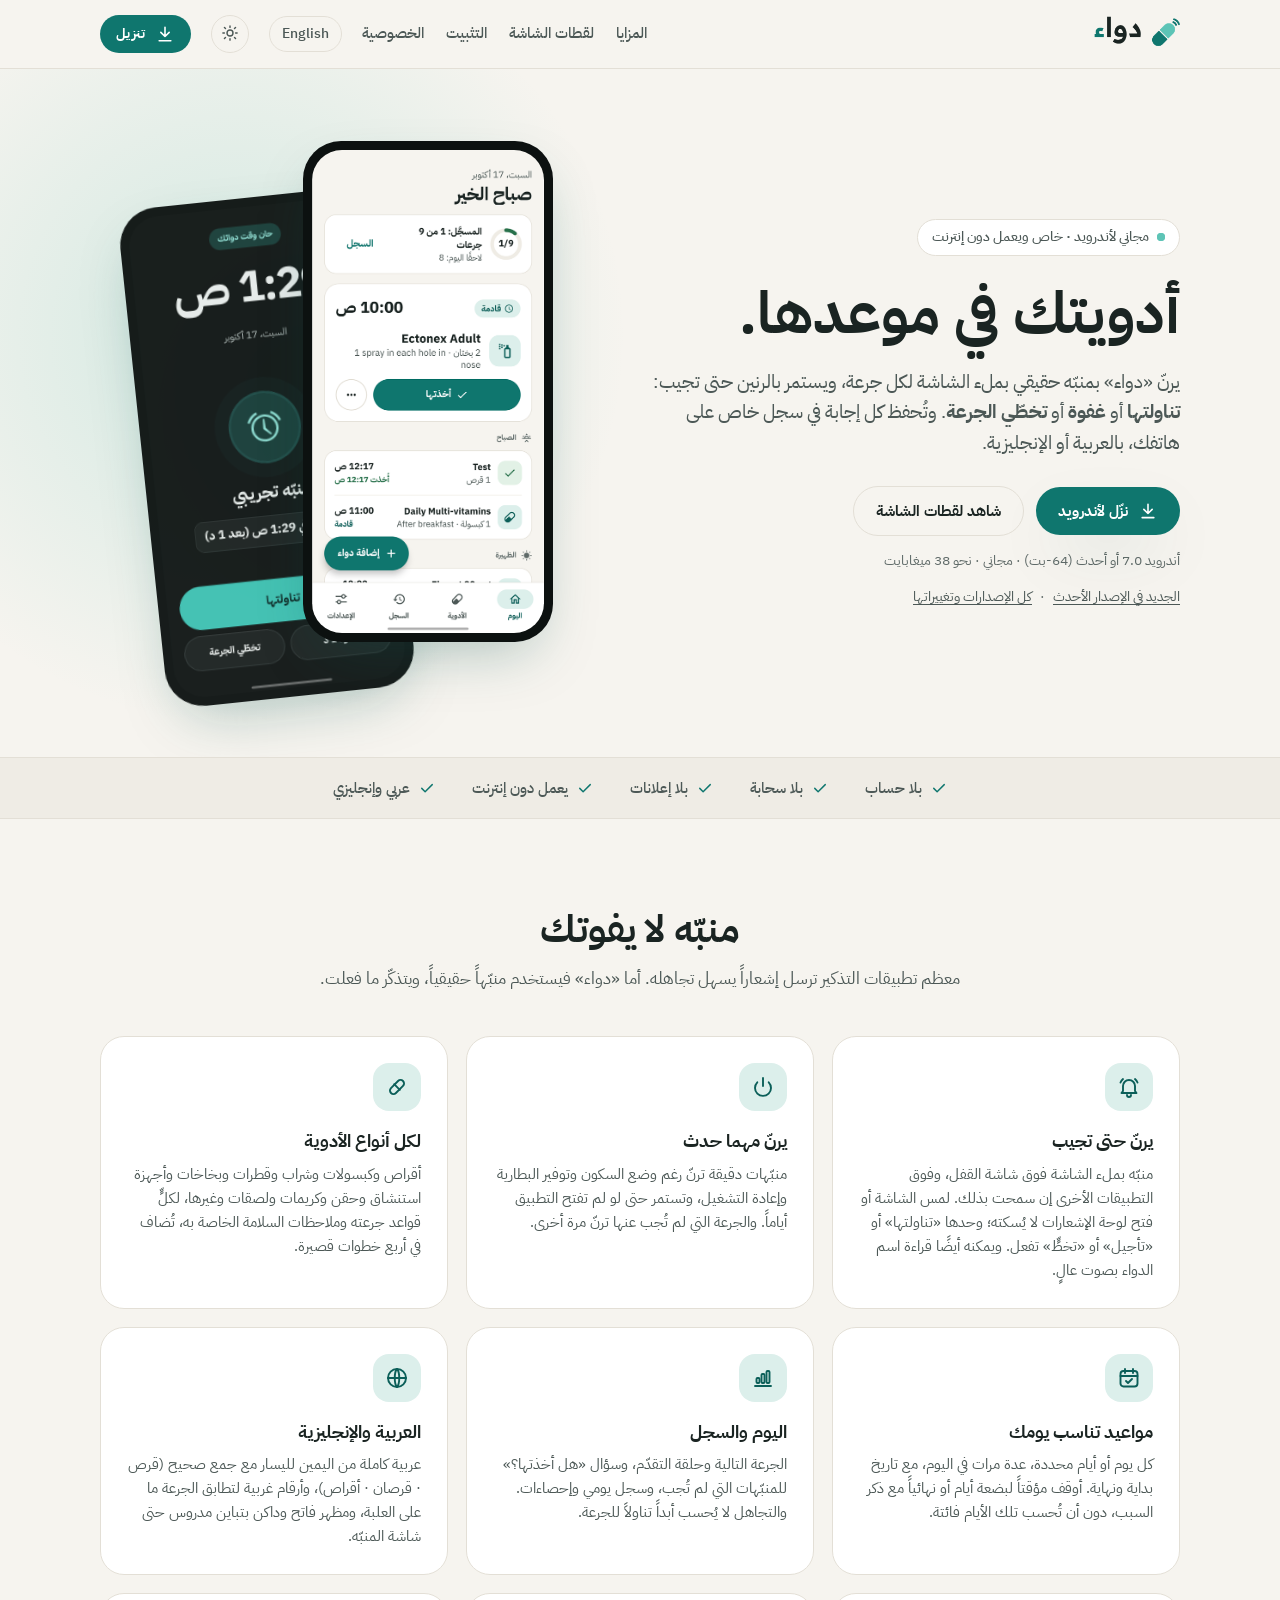
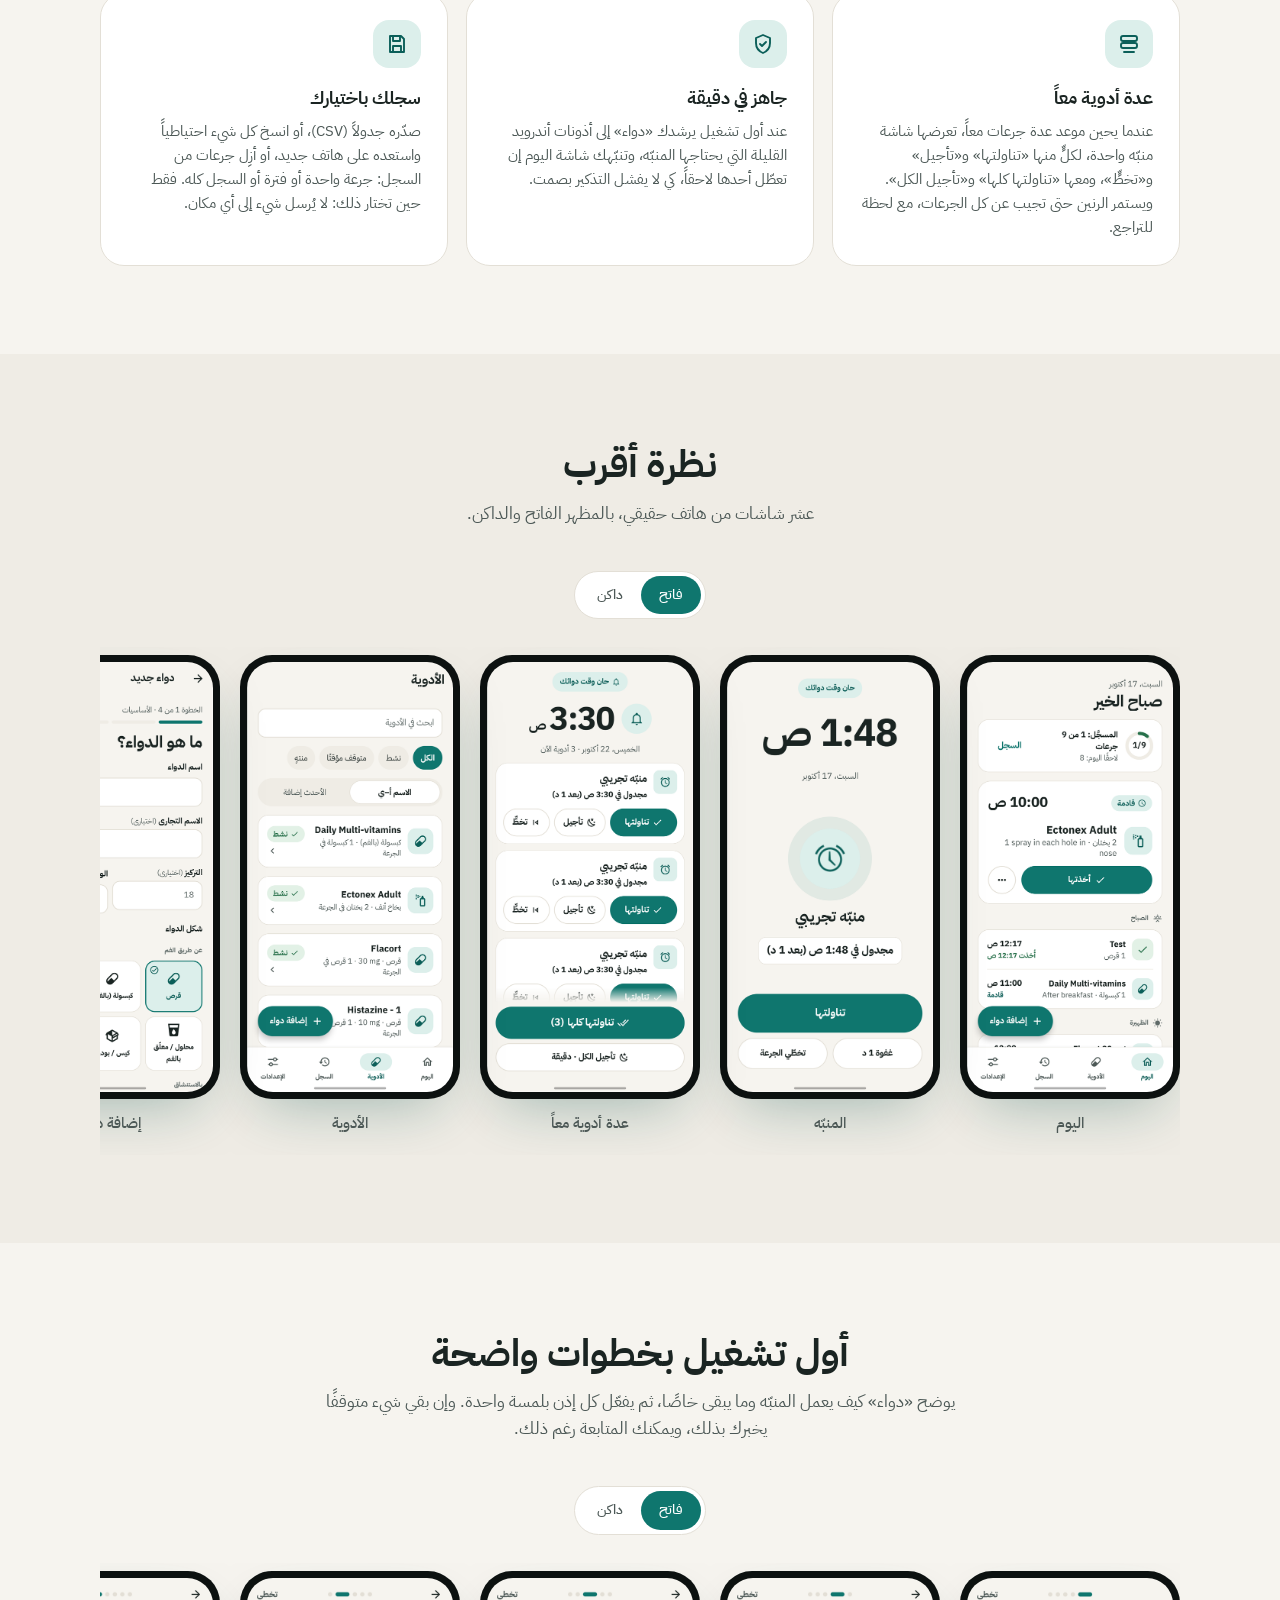
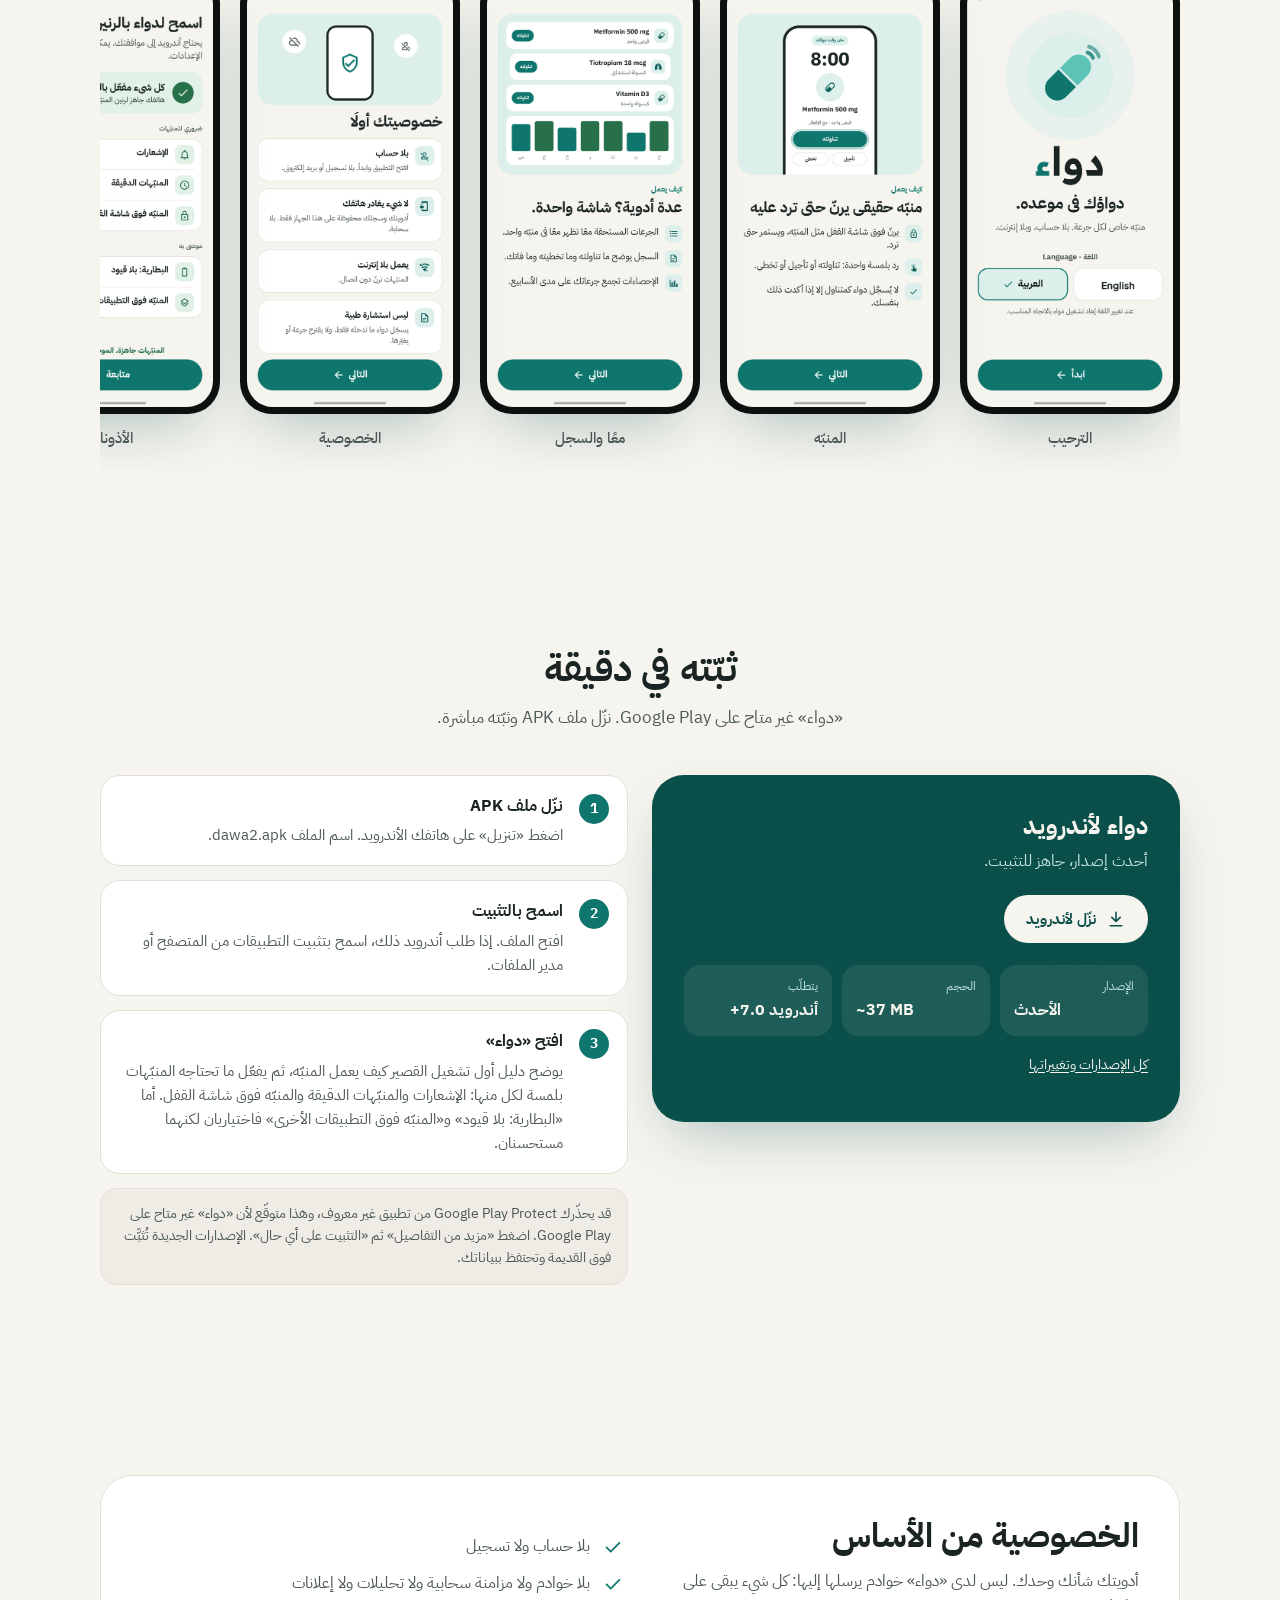
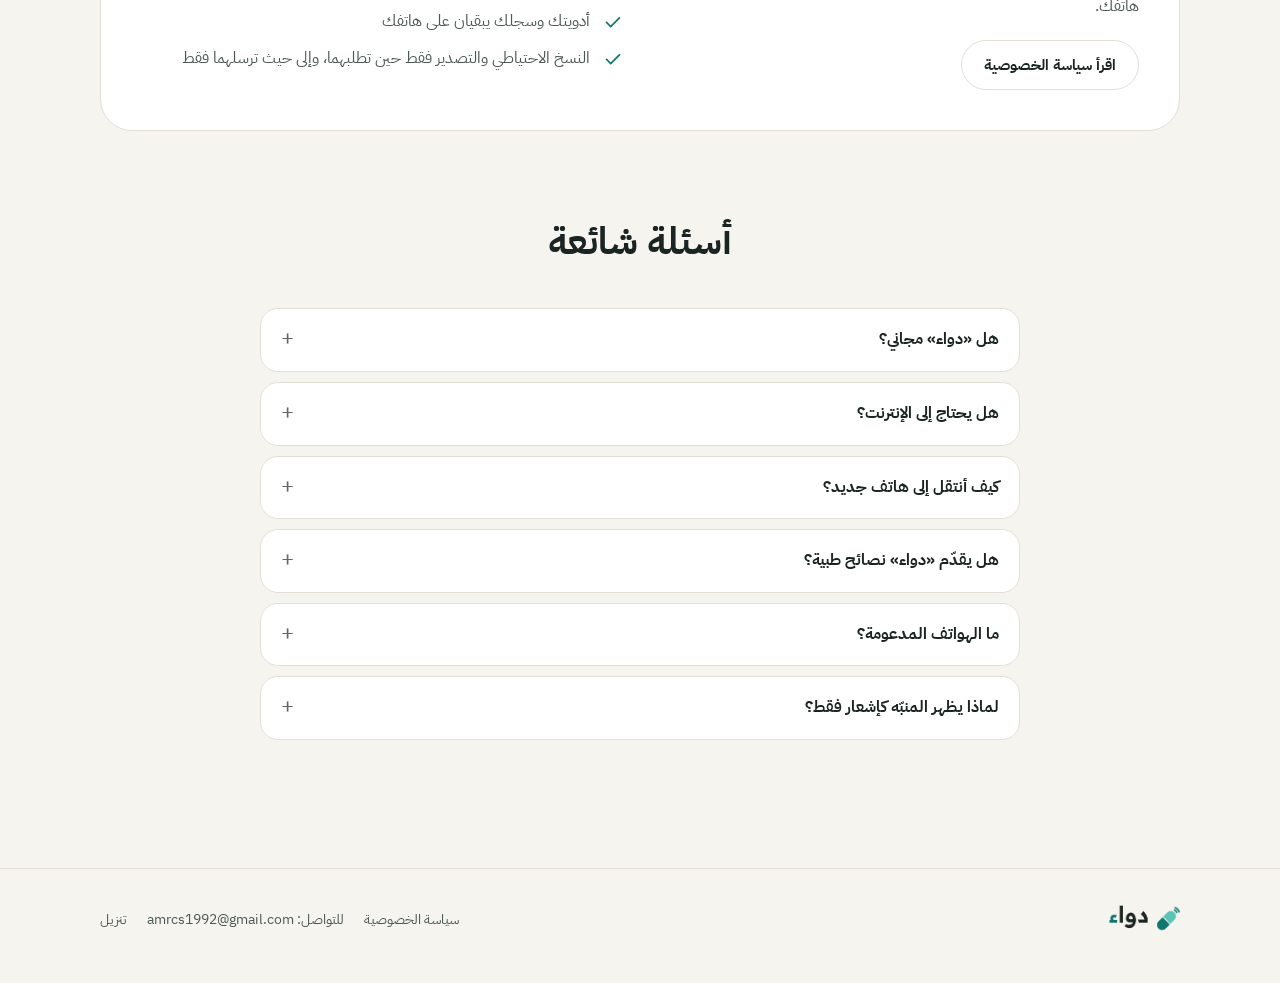
==== commit 17fa46bb: "Light/dark toggle for 'A guided first launch' too Each screenshot section has its own Light/Dark swi" ====
--- a/ar/index.html
+++ b/ar/index.html
@@ -60,10 +60,7 @@
     <section class="block" id="screenshots" style="background: var(--bg2)">
       <div class="container">
         <div class="section-head"><h2>نظرة أقرب</h2><p>عشر شاشات من هاتف حقيقي، بالمظهر الفاتح والداكن.</p></div>
-        <div class="gallery-bar"><div class="seg" role="group">
-          <button type="button" data-theme="light" aria-pressed="true">فاتح</button>
-          <button type="button" data-theme="dark" aria-pressed="false">داكن</button>
-        </div></div>
+        <div class="gallery-bar"><div class="seg" role="group"><button type="button" data-theme="light" aria-pressed="true">فاتح</button><button type="button" data-theme="dark" aria-pressed="false">داكن</button></div></div>
         <div class="gallery"><figure><div class="phone"><img loading="lazy" src="../assets/shots/ar-light-today.png" data-light="../assets/shots/ar-light-today.png" data-dark="../assets/shots/ar-dark-today.png" alt="اليوم" width="540" height="1125"></div><figcaption>اليوم</figcaption></figure><figure><div class="phone"><img loading="lazy" src="../assets/shots/ar-light-alarm.png" data-light="../assets/shots/ar-light-alarm.png" data-dark="../assets/shots/ar-dark-alarm.png" alt="المنبّه" width="540" height="1125"></div><figcaption>المنبّه</figcaption></figure><figure><div class="phone"><img loading="lazy" src="../assets/shots/ar-light-alarm-multi.png" data-light="../assets/shots/ar-light-alarm-multi.png" data-dark="../assets/shots/ar-dark-alarm-multi.png" alt="عدة أدوية معاً" width="540" height="1125"></div><figcaption>عدة أدوية معاً</figcaption></figure><figure><div class="phone"><img loading="lazy" src="../assets/shots/ar-light-medicines.png" data-light="../assets/shots/ar-light-medicines.png" data-dark="../assets/shots/ar-dark-medicines.png" alt="الأدوية" width="540" height="1125"></div><figcaption>الأدوية</figcaption></figure><figure><div class="phone"><img loading="lazy" src="../assets/shots/ar-light-add.png" data-light="../assets/shots/ar-light-add.png" data-dark="../assets/shots/ar-dark-add.png" alt="إضافة دواء" width="540" height="1125"></div><figcaption>إضافة دواء</figcaption></figure><figure><div class="phone"><img loading="lazy" src="../assets/shots/ar-light-insights.png" data-light="../assets/shots/ar-light-insights.png" data-dark="../assets/shots/ar-dark-insights.png" alt="الإحصاءات" width="540" height="1125"></div><figcaption>الإحصاءات</figcaption></figure><figure><div class="phone"><img loading="lazy" src="../assets/shots/ar-light-settings.png" data-light="../assets/shots/ar-light-settings.png" data-dark="../assets/shots/ar-dark-settings.png" alt="الإعدادات" width="540" height="1125"></div><figcaption>الإعدادات</figcaption></figure><figure><div class="phone"><img loading="lazy" src="../assets/shots/ar-light-settings-speak.png" data-light="../assets/shots/ar-light-settings-speak.png" data-dark="../assets/shots/ar-dark-settings-speak.png" alt="قراءة العنوان" width="540" height="1125"></div><figcaption>قراءة العنوان</figcaption></figure><figure><div class="phone"><img loading="lazy" src="../assets/shots/ar-light-history-remove.png" data-light="../assets/shots/ar-light-history-remove.png" data-dark="../assets/shots/ar-dark-history-remove.png" alt="إزالة السجل" width="540" height="1125"></div><figcaption>إزالة السجل</figcaption></figure><figure><div class="phone"><img loading="lazy" src="../assets/shots/ar-light-medicine-delete.png" data-light="../assets/shots/ar-light-medicine-delete.png" data-dark="../assets/shots/ar-dark-medicine-delete.png" alt="حذف دواء" width="540" height="1125"></div><figcaption>حذف دواء</figcaption></figure></div>
       </div>
     </section>
@@ -71,6 +68,7 @@
     <section class="block" id="first-launch">
       <div class="container">
         <div class="section-head"><h2>أول تشغيل بخطوات واضحة</h2><p>يوضح «دواء» كيف يعمل المنبّه وما يبقى خاصًا، ثم يفعّل كل إذن بلمسة واحدة. وإن بقي شيء متوقفًا يخبرك بذلك، ويمكنك المتابعة رغم ذلك.</p></div>
+        <div class="gallery-bar"><div class="seg" role="group"><button type="button" data-theme="light" aria-pressed="true">فاتح</button><button type="button" data-theme="dark" aria-pressed="false">داكن</button></div></div>
         <div class="gallery"><figure><div class="phone"><img loading="lazy" src="../assets/shots/ar-light-onboarding-1-welcome.png" data-light="../assets/shots/ar-light-onboarding-1-welcome.png" data-dark="../assets/shots/ar-dark-onboarding-1-welcome.png" alt="الترحيب" width="540" height="1125"></div><figcaption>الترحيب</figcaption></figure><figure><div class="phone"><img loading="lazy" src="../assets/shots/ar-light-onboarding-2-alarm.png" data-light="../assets/shots/ar-light-onboarding-2-alarm.png" data-dark="../assets/shots/ar-dark-onboarding-2-alarm.png" alt="المنبّه" width="540" height="1125"></div><figcaption>المنبّه</figcaption></figure><figure><div class="phone"><img loading="lazy" src="../assets/shots/ar-light-onboarding-3-together.png" data-light="../assets/shots/ar-light-onboarding-3-together.png" data-dark="../assets/shots/ar-dark-onboarding-3-together.png" alt="معًا والسجل" width="540" height="1125"></div><figcaption>معًا والسجل</figcaption></figure><figure><div class="phone"><img loading="lazy" src="../assets/shots/ar-light-onboarding-4-privacy.png" data-light="../assets/shots/ar-light-onboarding-4-privacy.png" data-dark="../assets/shots/ar-dark-onboarding-4-privacy.png" alt="الخصوصية" width="540" height="1125"></div><figcaption>الخصوصية</figcaption></figure><figure><div class="phone"><img loading="lazy" src="../assets/shots/ar-light-onboarding-5-permissions.png" data-light="../assets/shots/ar-light-onboarding-5-permissions.png" data-dark="../assets/shots/ar-dark-onboarding-5-permissions.png" alt="الأذونات" width="540" height="1125"></div><figcaption>الأذونات</figcaption></figure><figure><div class="phone"><img loading="lazy" src="../assets/shots/ar-light-onboarding-6-ready.png" data-light="../assets/shots/ar-light-onboarding-6-ready.png" data-dark="../assets/shots/ar-dark-onboarding-6-ready.png" alt="جاهز" width="540" height="1125"></div><figcaption>جاهز</figcaption></figure></div>
       </div>
     </section>
@@ -148,12 +146,15 @@
   </script>
 
   <script>
-    // Screenshot theme switch; it follows the page theme and can be changed on its own.
-    const showShots = (theme) => {
-      document.querySelectorAll('.seg button').forEach((x) => x.setAttribute('aria-pressed', String(x.dataset.theme === theme)));
-      document.querySelectorAll('.gallery img').forEach((img) => (img.src = img.dataset[theme]));
+    // Screenshot theme switches (A closer look, A guided first launch): each changes its own section;
+    // all of them follow the page theme.
+    const showShots = (theme, scope = document) => {
+      scope.querySelectorAll('.seg button').forEach((x) => x.setAttribute('aria-pressed', String(x.dataset.theme === theme)));
+      scope.querySelectorAll('.gallery img').forEach((img) => (img.src = img.dataset[theme]));
     };
-    document.querySelectorAll('.seg button').forEach((b) => b.addEventListener('click', () => showShots(b.dataset.theme)));
+    document.querySelectorAll('.seg button').forEach((b) =>
+      b.addEventListener('click', () => showShots(b.dataset.theme, b.closest('section'))),
+    );
     if (isDark()) showShots('dark');
     document.addEventListener('themechange', (e) => showShots(e.detail));
     // Gentle motion: sections rise into view and the hero phones lean toward the pointer. Off for reduced motion.
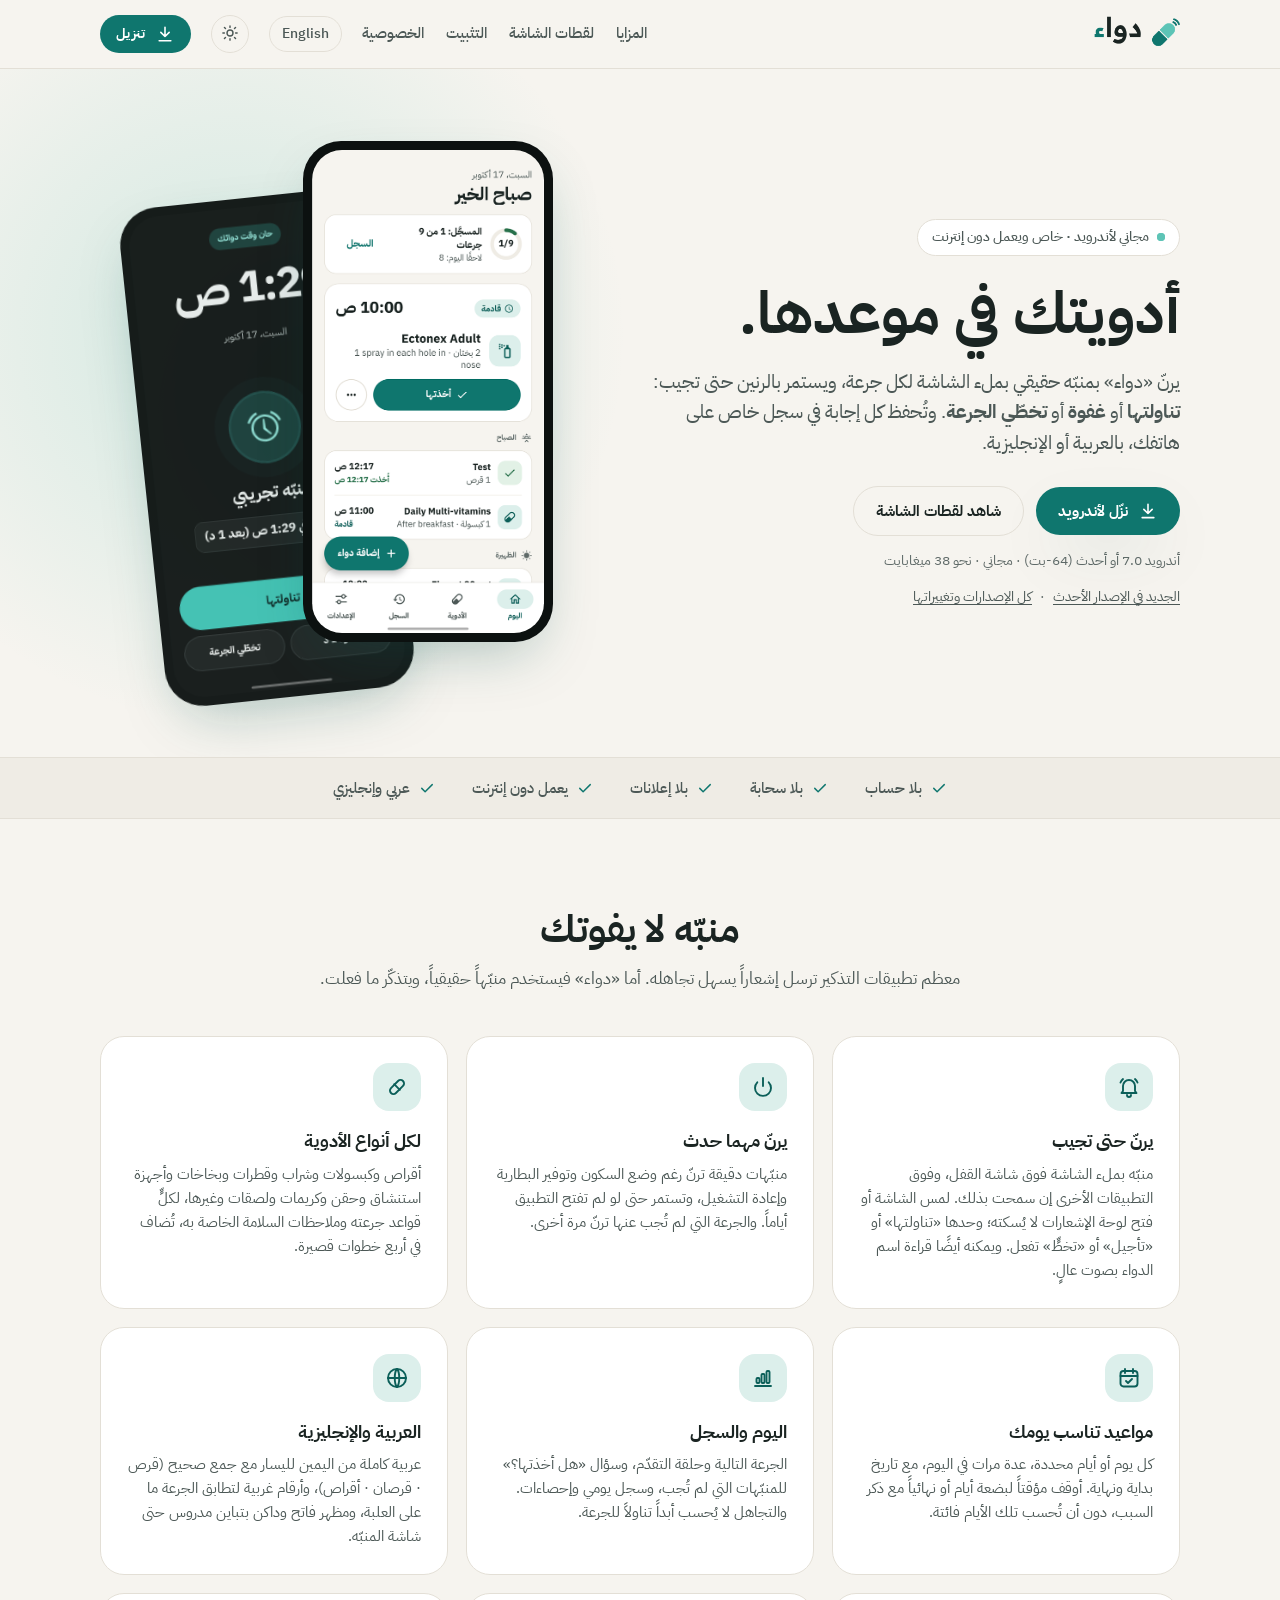
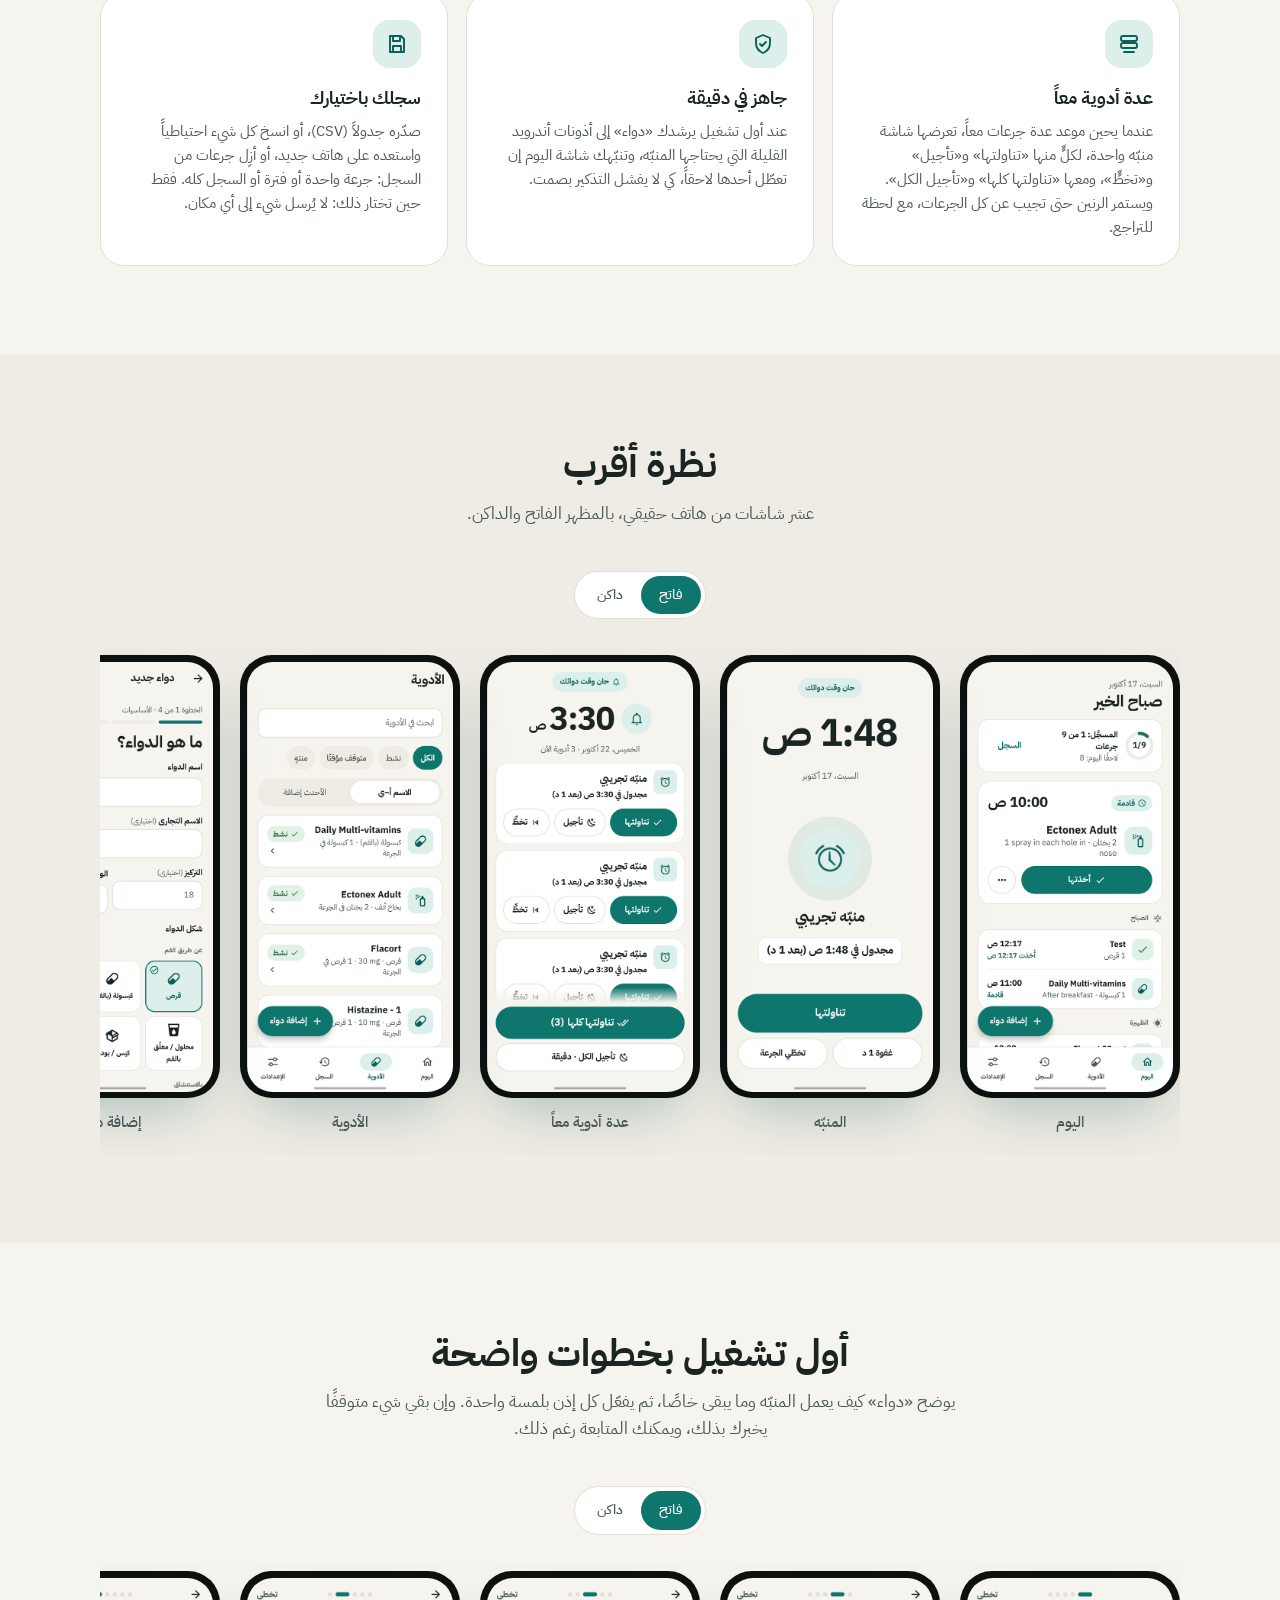
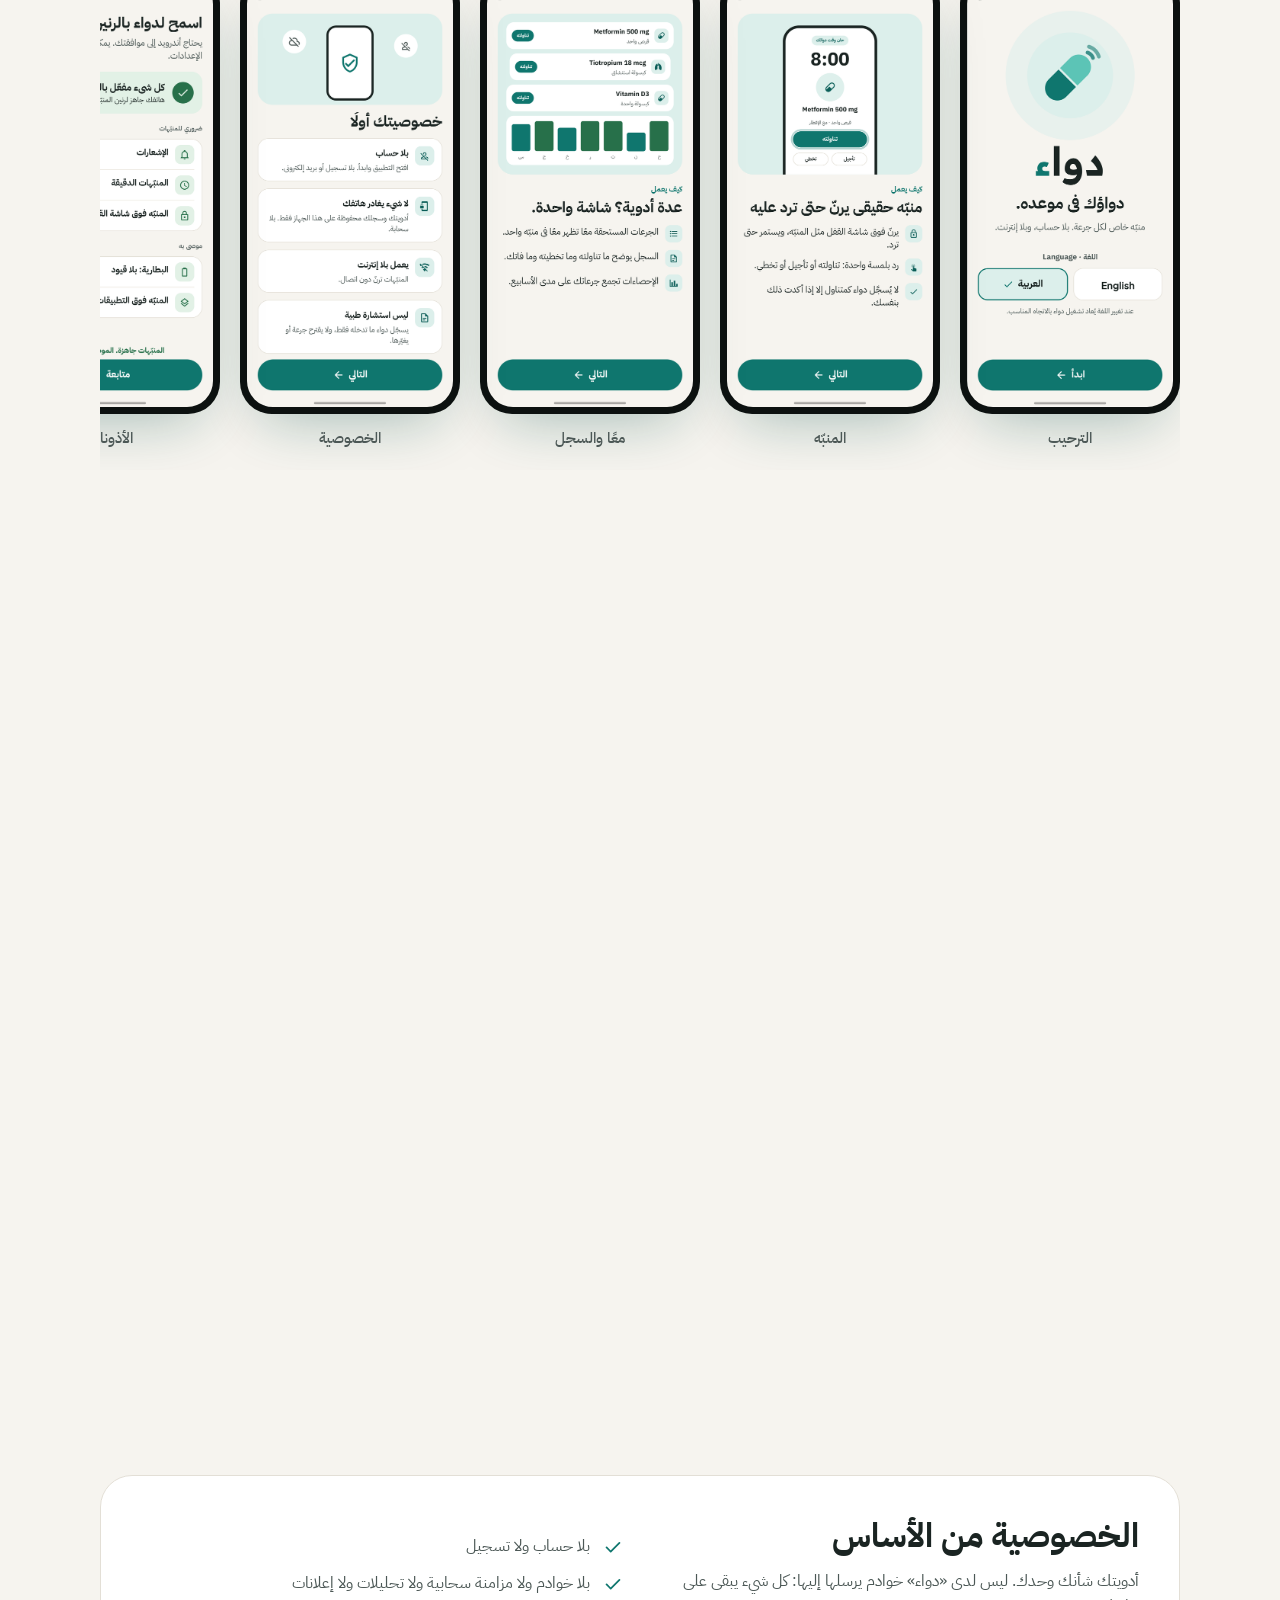
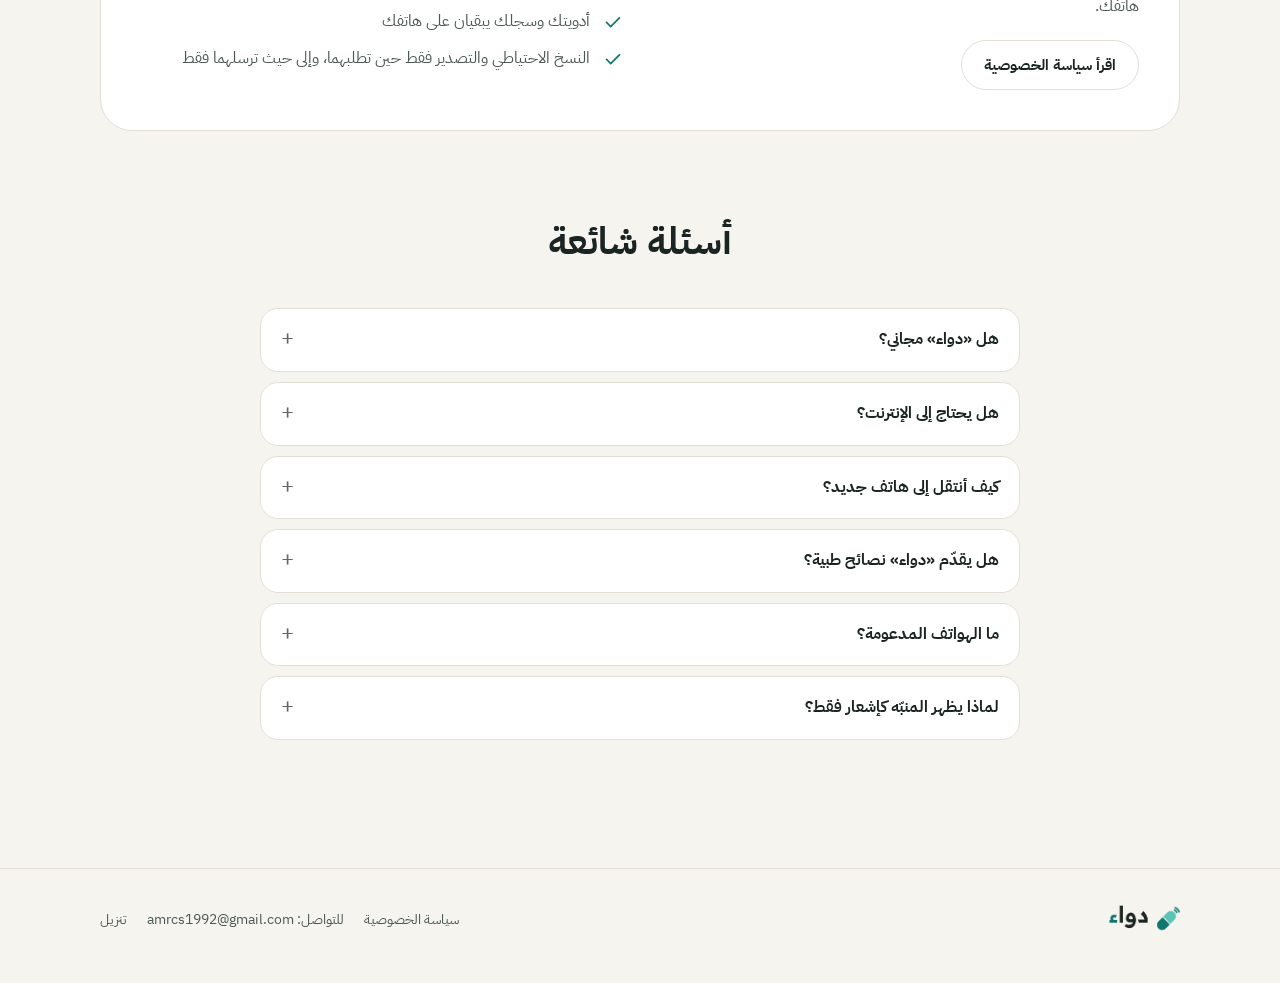
==== commit 2d425b9e: "Smooth light/dark switch: page fade and sun/moon icon animation The theme button fades the page to t" ====
--- a/ar/index.html
+++ b/ar/index.html
@@ -137,12 +137,38 @@
       document.documentElement.dataset.theme
         ? document.documentElement.dataset.theme === 'dark'
         : matchMedia('(prefers-color-scheme: dark)').matches;
-    document.querySelector('.theme-toggle').addEventListener('click', () => {
-      const next = isDark() ? 'light' : 'dark';
-      document.documentElement.dataset.theme = next;
-      try { localStorage.setItem('theme', next); } catch (e) {}
-      document.dispatchEvent(new CustomEvent('themechange', { detail: next }));
-    });
+    // Animated switches (View Transitions): the page fades smoothly to the other theme while the
+    // sun/moon icon turns into the other one; screenshot toggles fade the same way. Instant without
+    // the API or with reduced motion.
+    const calm = matchMedia('(prefers-reduced-motion: reduce)').matches;
+    // Resolves once the screenshots in view have their new image (or after 400 ms), so the
+    // transition never captures a half-loaded picture.
+    const shotsReady = (scope = document) => {
+      const inView = [...scope.querySelectorAll('.gallery img')].filter((i) => {
+        const r = i.getBoundingClientRect();
+        return r.bottom > 0 && r.top < innerHeight;
+      });
+      return Promise.race([
+        Promise.all(inView.map((i) => i.decode().catch(() => {}))),
+        new Promise((r) => setTimeout(r, 400)),
+      ]);
+    };
+    const transition = (change, themeSwitch = false) => {
+      if (!document.startViewTransition || calm) { change(); return; }
+      const html = document.documentElement;
+      if (themeSwitch) html.classList.add('vt-theme'); // gives the sun/moon its own animation
+      document.startViewTransition(change).finished.finally(() => html.classList.remove('vt-theme'));
+    };
+    const toggle = document.querySelector('.theme-toggle');
+    toggle.addEventListener('click', () =>
+      transition(() => {
+        const next = isDark() ? 'light' : 'dark';
+        document.documentElement.dataset.theme = next;
+        try { localStorage.setItem('theme', next); } catch (e) {}
+        document.dispatchEvent(new CustomEvent('themechange', { detail: next }));
+        return shotsReady();
+      }, true),
+    );
   </script>
 
   <script>
@@ -153,7 +179,14 @@
       scope.querySelectorAll('.gallery img').forEach((img) => (img.src = img.dataset[theme]));
     };
     document.querySelectorAll('.seg button').forEach((b) =>
-      b.addEventListener('click', () => showShots(b.dataset.theme, b.closest('section'))),
+      b.addEventListener('click', () => {
+        const section = b.closest('section');
+        if (b.getAttribute('aria-pressed') === 'true') return;
+        transition(() => {
+          showShots(b.dataset.theme, section);
+          return shotsReady(section);
+        });
+      }),
     );
     if (isDark()) showShots('dark');
     document.addEventListener('themechange', (e) => showShots(e.detail));
--- a/style.css
+++ b/style.css
@@ -423,3 +423,13 @@
   *, *::before, *::after { animation: none !important; transition: none !important; }
   html { scroll-behavior: auto; }
 }
+
+/* Light/dark switches (see the footer script): the page fades smoothly; on a theme switch the
+   sun/moon turns into the other icon. */
+::view-transition-old(root),
+::view-transition-new(root) { animation-duration: 0.45s; animation-timing-function: ease; }
+.vt-theme .theme-toggle { view-transition-name: theme-toggle; }
+.vt-theme::view-transition-old(theme-toggle) { animation: theme-icon-out 0.45s ease both; }
+.vt-theme::view-transition-new(theme-toggle) { animation: theme-icon-in 0.45s ease both; }
+@keyframes theme-icon-out { to { opacity: 0; transform: rotate(90deg) scale(0.4); } }
+@keyframes theme-icon-in { from { opacity: 0; transform: rotate(-90deg) scale(0.4); } }
